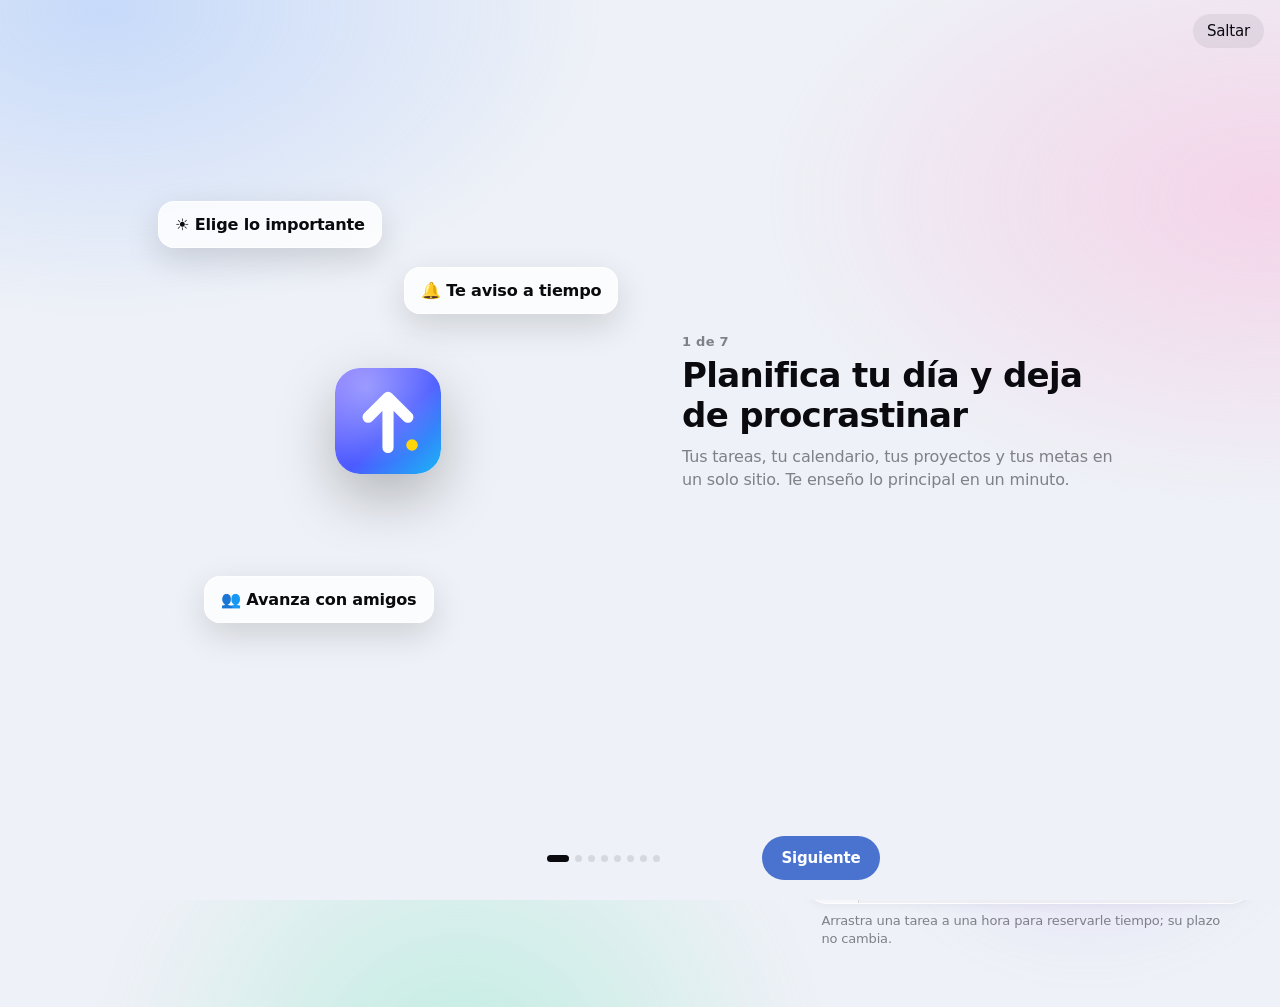
==== index.html @ 6cce718c "v90: desde la tarjeta Modo foco de Hoy el enfoque empieza sin tarea; el consejo del modo sueño va so" ====
<!doctype html>
<html lang="es">
<head>
  <meta charset="utf-8">
  <script>/* La app vive ahora en p-organizer.pages.dev: la dirección antigua lleva allí, conservando el enlace (p. ej., la confirmación de cuenta). */
    if (/\.github\.io$/.test(location.hostname)) location.replace('https://p-organizer.pages.dev/' + location.search + location.hash);</script>
  <meta name="viewport" content="width=device-width, initial-scale=1, viewport-fit=cover">
  <title>Boldup</title>
  <meta name="description" content="Planificador personal: tu día, tu semana, tus proyectos y tus objetivos.">
  <meta name="theme-color" content="#eef1f7">
  <script>/* Apariencia (Ajustes): 'auto' sigue al sistema; 'light' o 'dark' fijos. Se aplica antes de pintar para que no haya destello. */
    (function () {
      var mq = matchMedia('(prefers-color-scheme: dark)');
      window.themePref = function () { try { var v = localStorage.getItem('organizador.theme'); return v === 'light' || v === 'dark' ? v : 'auto'; } catch (e) { return 'auto'; } };
      /* Estilo (Ajustes → Apariencia): '' = Cristal, el de siempre */
      var SKIN_BG = { '': ['#eef1f7', '#05060a'], sereno: ['#f5f3ef', '#121110'], vivo: ['#f6f0ff', '#0d0818'], compacto: ['#eef1f7', '#05060a'] };
      window.skinPref = function () { try { var v = localStorage.getItem('organizador.skin') || ''; return SKIN_BG[v] ? v : ''; } catch (e) { return ''; } };
      window.applyTheme = function () {
        var p = themePref(), t = p === 'auto' ? (mq.matches ? 'dark' : 'light') : p, k = skinPref(), el = document.documentElement;
        el.setAttribute('data-theme', t);
        if (k) el.setAttribute('data-skin', k); else el.removeAttribute('data-skin');
        var m = document.querySelector('meta[name="theme-color"]'); if (m) m.content = SKIN_BG[k][t === 'dark' ? 1 : 0];
      };
      applyTheme();
      try { mq.addEventListener('change', applyTheme); } catch (e) { mq.addListener && mq.addListener(applyTheme); }
    })();</script>
  <link rel="manifest" href="manifest.webmanifest">
  <link rel="icon" href="icons/icon.svg" type="image/svg+xml">
  <link rel="apple-touch-icon" href="icons/apple-touch-icon.png">
  <meta name="apple-mobile-web-app-capable" content="yes">
  <meta name="mobile-web-app-capable" content="yes">
  <meta name="apple-mobile-web-app-title" content="Boldup">
  <meta name="apple-mobile-web-app-status-bar-style" content="black-translucent">
  <link rel="stylesheet" href="styles.css?v=90">
</head>
<body>
  <div class="layout">
    <div class="nav-veil" aria-hidden="true"><i></i><i></i><i></i></div>
    <nav class="nav glass" aria-label="Secciones">
      <div class="brand">
        <img src="icons/icon.svg" alt="" width="34" height="34">
        <span>Boldup</span>
      </div>
      <button class="btn primary nav-new" data-act="new-any"><svg viewBox="0 0 24 24" fill="none" stroke="currentColor" stroke-width="2.4" stroke-linecap="round"><path d="M12 5v14M5 12h14"/></svg><span>Nuevo</span></button>
      <button class="nav-search" data-act="search"><svg viewBox="0 0 24 24" fill="none" stroke="currentColor" stroke-width="1.9" stroke-linecap="round" aria-hidden="true"><circle cx="11" cy="11" r="6.5"/><path d="M16 16l4.5 4.5"/></svg><span>Buscar</span><kbd>/</kbd></button>
      <a href="#hoy" data-nav="hoy"><svg viewBox="0 0 24 24" fill="none" stroke="currentColor" stroke-width="1.9" stroke-linecap="round" aria-hidden="true"><circle cx="12" cy="12" r="4.2"/><path d="M12 2.5v2.2M12 19.3v2.2M2.5 12h2.2M19.3 12h2.2M5.3 5.3l1.6 1.6M17.1 17.1l1.6 1.6M5.3 18.7l1.6-1.6M17.1 6.9l1.6-1.6"/></svg><span>Hoy</span></a>
      <a href="#semana" data-nav="semana"><svg viewBox="0 0 24 24" fill="none" stroke="currentColor" stroke-width="1.9" stroke-linecap="round" stroke-linejoin="round" aria-hidden="true"><rect x="3.5" y="4.5" width="17" height="16" rx="3.5"/><path d="M3.5 9.5h17M8 2.8v3.4M16 2.8v3.4M8 13.5h1.5M11.3 13.5h1.5M14.6 13.5h1.5M8 16.8h1.5M11.3 16.8h1.5"/></svg><span>Semana</span></a>
      <a href="#tareas" data-nav="tareas" data-also="diarias"><svg viewBox="0 0 24 24" fill="none" stroke="currentColor" stroke-width="1.9" stroke-linecap="round" stroke-linejoin="round" aria-hidden="true"><rect x="3.5" y="3.5" width="17" height="17" rx="4.5"/><path d="M8 12.2l2.8 2.8L16.5 9"/></svg><span>Tareas</span></a>
      <a href="#progreso" data-nav="progreso"><svg viewBox="0 0 24 24" fill="none" stroke="currentColor" stroke-width="1.9" stroke-linecap="round" aria-hidden="true"><path d="M4 20V10M10 20V4M16 20v-7M22 20H2"/></svg><span>Progreso</span></a>
      <a href="#objetivos" data-nav="objetivos"><svg viewBox="0 0 24 24" fill="none" stroke="currentColor" stroke-width="1.9" aria-hidden="true"><circle cx="12" cy="12" r="9"/><circle cx="12" cy="12" r="5"/><circle cx="12" cy="12" r="1.4" fill="currentColor"/></svg><span>Objetivos</span></a>
      <a href="#proyectos" data-nav="proyectos"><svg viewBox="0 0 24 24" fill="none" stroke="currentColor" stroke-width="1.9" stroke-linejoin="round" aria-hidden="true"><rect x="3.5" y="3.5" width="7" height="7" rx="2"/><rect x="13.5" y="3.5" width="7" height="7" rx="2"/><rect x="3.5" y="13.5" width="7" height="7" rx="2"/><rect x="13.5" y="13.5" width="7" height="7" rx="2"/></svg><span>Proyectos</span></a>
      <div class="nav-sep nav-extra"></div>
      <a class="nav-extra" href="#diarias" data-nav="diarias"><svg viewBox="0 0 24 24" fill="none" stroke="currentColor" stroke-width="1.9" stroke-linecap="round" stroke-linejoin="round" aria-hidden="true"><path d="M4 12a8 8 0 0113.7-5.6M20 12a8 8 0 01-13.7 5.6"/><path d="M18 3v4h-4M6 21v-4h4"/></svg><span>Diarias</span></a>
      <a class="nav-extra" href="#habitos" data-nav="habitos"><svg viewBox="0 0 24 24" fill="none" stroke="currentColor" stroke-width="1.9" stroke-linecap="round" stroke-linejoin="round" aria-hidden="true"><path d="M12 21c-4 0-7-2.8-7-6.6 0-3.1 2.2-5 3.6-6.9.5 1.6 1.4 2.6 2.4 3.1C11 6.8 12.6 4.4 15 3c-.3 2.6.8 4.5 2.2 6.2 1.1 1.4 1.8 3 1.8 5.2C19 18.2 16 21 12 21z"/></svg><span>Hábitos</span></a>
      <a class="nav-extra" href="#revision" data-nav="revision"><svg viewBox="0 0 24 24" fill="none" stroke="currentColor" stroke-width="1.9" stroke-linecap="round" stroke-linejoin="round" aria-hidden="true"><path d="M9 11l2.5 2.5L16 9"/><rect x="3.5" y="3.5" width="17" height="17" rx="4"/></svg><span>Revisión</span></a>
      <a class="nav-extra" href="#ajustes" data-nav="ajustes"><svg viewBox="0 0 24 24" fill="none" stroke="currentColor" stroke-width="1.9" stroke-linecap="round" aria-hidden="true"><path d="M4 7h10M18 7h2M4 17h4M12 17h8"/><circle cx="16" cy="7" r="2.2"/><circle cx="10" cy="17" r="2.2"/></svg><span>Ajustes</span></a>
    </nav>
    <main id="app" tabindex="-1"></main>
  </div>

  <dialog id="modal">
    <form method="dialog" id="modal-form" tabindex="-1"></form>
  </dialog>

  <div id="toast" role="status" aria-live="polite"></div>
  <button class="fab" data-act="new-any" aria-label="Crear tarea, evento, diaria, objetivo o proyecto"><svg viewBox="0 0 24 24" fill="none" stroke="currentColor" stroke-width="2.4" stroke-linecap="round"><path d="M12 5v14M5 12h14"/></svg></button>
  <button id="focus-pill" class="focus-pill glass" hidden aria-label="Volver al enfoque"></button>
  <div id="focus" class="focus-layer" hidden></div>

  <script src="config.js?v=90"></script>
  <script src="core.js?v=90"></script>
  <script src="smart.js?v=90"></script>
  <script src="colors.js?v=90"></script>
  <script src="ui.js?v=90"></script>
  <script src="extcal.js?v=90"></script>
  <script src="sync.js?v=90"></script>
  <script src="onboarding.js?v=90"></script>
  <script src="tour.js?v=90"></script>
  <script src="calendar.js?v=90"></script>
  <script src="gestures.js?v=90"></script>
  <script src="extras.js?v=90"></script>
  <script src="habits.js?v=90"></script>
  <script src="stats.js?v=90"></script>
  <script src="planner.js?v=90"></script>
  <script src="dayplan.js?v=90"></script>
  <script src="voice.js?v=90"></script>
  <script src="pro.js?v=90"></script>
  <script src="social.js?v=90"></script>
  <script src="app.js?v=90"></script>
</body>
</html>
---- styles.css ----
/* Boldup — estilo iOS con efecto cristal */
:root {
  --bg: #eef1f7;
  --blob-1: #7fb0ff;
  --blob-2: #ff9fcf;
  --blob-3: #86e8c4;
  --blob-4: #c3a6ff;
  --glass: rgba(255, 255, 255, .5);
  --glass-strong: rgba(255, 255, 255, .78);
  --glass-border: rgba(255, 255, 255, .7);
  --glass-shadow: 0 8px 32px rgba(31, 38, 80, .08), inset 0 1px 0 rgba(255, 255, 255, .6);
  --fill: rgba(118, 118, 128, .12);
  --fill-2: rgba(118, 118, 128, .2);
  --text: #0b0b0f;
  --muted: rgba(60, 60, 67, .62);
  --separator: rgba(60, 60, 67, .14);
  --accent: #4a72cf;
  --accent-soft: rgba(74, 114, 207, .12);
  --on-accent: #fff;
  --green: #34c759;
  --orange: #ff9500;
  --orange-soft: rgba(255, 149, 0, .14);
  --red: #ff3b30;
  --star: #ff9f0a;
  --radius: 22px;
  --radius-sm: 14px;
  --blur: blur(28px) saturate(180%);
  --tab-h: 62px;
  /* Medidas comunes a todas las pantallas */
  --gap: 16px;
  --page-pad: 16px;
  --head-h: 76px;
  --hour-h: 48px;
  --gutter: 44px;
  color-scheme: light;
}
/* Modo oscuro: lo decide Ajustes → Apariencia (automático = según el sistema), ver index.html */
:root[data-theme="dark"] {
    --bg: #05060a;
    --blob-1: #1d3a8a;
    --blob-2: #6b1d4f;
    --blob-3: #0d5546;
    --blob-4: #3b1f7a;
    --glass: rgba(40, 40, 48, .5);
    --glass-strong: rgba(30, 30, 36, .78);
    --glass-border: rgba(255, 255, 255, .1);
    --glass-shadow: 0 8px 32px rgba(0, 0, 0, .35), inset 0 1px 0 rgba(255, 255, 255, .06);
    --fill: rgba(118, 118, 128, .24);
    --fill-2: rgba(118, 118, 128, .36);
    --text: #f5f5f7;
    --muted: rgba(235, 235, 245, .6);
    --separator: rgba(255, 255, 255, .1);
    --accent: #0a84ff;
    --accent-soft: rgba(10, 132, 255, .2);
    --green: #30d158;
    --orange: #ff9f0a;
    --orange-soft: rgba(255, 159, 10, .18);
    --red: #ff453a;
    color-scheme: dark;
}

* { box-sizing: border-box; -webkit-tap-highlight-color: transparent; }
html, body { margin: 0; }
html { background: var(--bg); }
body {
  min-height: 100dvh;
  background: transparent;
  color: var(--text);
  font: 17px/1.35 -apple-system, BlinkMacSystemFont, "SF Pro Text", "Inter", "Segoe UI", Roboto, system-ui, sans-serif;
  letter-spacing: -.01em;
  -webkit-font-smoothing: antialiased;
  -webkit-text-size-adjust: 100%;
  overflow-x: hidden;
}
/* Fondo de color difuminado que da vida al cristal */
body::before, body::after {
  content: ""; position: fixed; inset: -20vmax; z-index: -1; pointer-events: none;
  filter: blur(30px);
}
body::before {
  background:
    radial-gradient(40vmax 40vmax at 15% 10%, var(--blob-1), transparent 60%),
    radial-gradient(45vmax 45vmax at 40% 95%, var(--blob-3), transparent 60%);
}
body::after {
  background:
    radial-gradient(38vmax 38vmax at 90% 30%, var(--blob-2), transparent 60%),
    radial-gradient(30vmax 30vmax at 75% 70%, var(--blob-4), transparent 60%);
}
button, input, select, textarea { font: inherit; color: inherit; letter-spacing: inherit; }
a { color: var(--accent); text-decoration: none; }
svg { display: block; }

/* Superficie de cristal */
.glass {
  background: var(--glass);
  -webkit-backdrop-filter: var(--blur);
  backdrop-filter: var(--blur);
  border: .5px solid var(--glass-border);
  box-shadow: var(--glass-shadow);
}

/* ---------- Layout ---------- */
#app {
  min-width: 0;
  padding: calc(8px + env(safe-area-inset-top)) var(--page-pad) calc(var(--tab-h) + 36px + env(safe-area-inset-bottom));
  outline: none;
}
/* Todas las pantallas comparten el mismo contenedor y anchura máxima */
.page { width: 100%; max-width: 1600px; margin: 0 auto; }
.page-narrow { max-width: 760px; margin-left: 0; }

/* Barra de pestañas flotante (móvil) */
.nav {
  position: fixed; z-index: 30;
  left: 10px; right: 10px; bottom: calc(8px + env(safe-area-inset-bottom));
  max-width: 480px; margin: 0 auto;
  height: var(--tab-h);
  display: flex; align-items: stretch; padding: 6px;
  border-radius: 31px;
  background: var(--glass-strong);
  view-transition-name: nav;
}
.nav .brand { display: none; }
.nav a {
  flex: 1; min-width: 0; display: flex; flex-direction: column; align-items: center; justify-content: center; gap: 3px;
  color: var(--muted); font-size: 10.5px; font-weight: 600; border-radius: 25px;
  transition: color .2s, background .2s, transform .12s;
}
.nav a:active { transform: scale(.94); }
.nav a svg { width: 24px; height: 24px; }
.nav a.active { color: var(--accent); background: var(--accent-soft); }

@media (min-width: 1024px) {
  :root { --page-pad: 28px; --head-h: 84px; --hour-h: 52px; --gutter: 52px; }
  .layout { display: grid; grid-template-columns: 236px minmax(0, 1fr); }
  .nav {
    position: sticky; top: 16px; left: auto; right: auto; bottom: auto; margin: 16px 0 16px 16px;
    height: calc(100dvh - 32px); max-width: none; flex-direction: column; justify-content: flex-start; gap: 4px;
    padding: 18px 12px; border-radius: 28px;
  }
  .nav .brand { display: flex; align-items: center; gap: 10px; font-weight: 700; font-size: 18px; letter-spacing: -.02em; padding: 4px 8px 22px; }
  .nav .brand img { border-radius: 9px; box-shadow: 0 4px 14px rgba(47, 107, 255, .35); }
  .nav a { flex: 0 0 auto; flex-direction: row; justify-content: flex-start; gap: 12px; padding: 10px 14px; font-size: 16px; font-weight: 500; border-radius: 14px; }
  .nav a svg { width: 22px; height: 22px; }
  #app { padding: 24px var(--page-pad) 32px; }
}

/* ---------- Tipografía ---------- */
h1 { font-size: 30px; line-height: 1.15; font-weight: 700; letter-spacing: -.025em; margin: 0; overflow: hidden; text-overflow: ellipsis; white-space: nowrap; }
@media (min-width: 1024px) { h1 { font-size: 32px; } }
h2 { font-size: 13px; text-transform: uppercase; letter-spacing: .02em; color: var(--muted); margin: 0; font-weight: 500; padding-left: 16px; }
/* Cabecera: misma altura y estructura en todas las pantallas */
.page-head { display: flex; align-items: flex-end; justify-content: space-between; gap: 12px; min-height: var(--head-h); margin-bottom: 18px; }
.ph-text { min-width: 0; flex: 1; }
.ph-actions { display: flex; align-items: center; gap: 8px; flex: none; }
.eyebrow { color: var(--muted); font-size: 14px; font-weight: 500; line-height: 22px; height: 22px; margin-bottom: 2px; white-space: nowrap; overflow: hidden; text-overflow: ellipsis; }
.invisible { visibility: hidden; }
.one-line { white-space: nowrap; overflow: hidden; text-overflow: ellipsis; }
.muted { color: var(--muted); }
.small { font-size: 13px; }
.hint { font-size: 13px; color: var(--muted); margin: 8px 16px 0; }

/* ---------- Secciones ---------- */
.section { margin-bottom: 28px; }
.section-head { display: flex; align-items: center; justify-content: space-between; gap: 8px; margin-bottom: 8px; min-height: 32px; }
.card { border-radius: var(--radius); padding: 16px; }
.empty {
  color: var(--muted); font-size: 15px; padding: 16px; border-radius: var(--radius);
  background: var(--fill); border: .5px dashed var(--separator);
}

/* ---------- Botones ---------- */
.btn {
  display: inline-flex; align-items: center; justify-content: center; gap: 6px;
  min-height: 40px; padding: 0 16px; border-radius: 999px; border: 0;
  background: var(--fill); color: var(--accent); cursor: pointer; font-weight: 600; font-size: 15px;
  transition: transform .12s, background .2s, opacity .2s; white-space: nowrap;
}
.btn:active { transform: scale(.96); opacity: .85; }
.btn.primary { background: var(--accent); color: var(--on-accent); }
.btn.ghost { background: transparent; }
.btn.small { min-height: 30px; padding: 0 12px; font-size: 14px; }
.btn.danger { color: var(--red); }
.btn.wide { width: 100%; min-height: 50px; border-radius: 14px; font-size: 17px; }
.icon-btn {
  width: 36px; height: 36px; flex: none; display: inline-grid; place-items: center; border-radius: 50%;
  border: 0; background: transparent; cursor: pointer; color: var(--muted); padding: 0;
  transition: transform .15s, color .2s, background .2s;
}
.icon-btn svg { width: 22px; height: 22px; }
.icon-btn:active { transform: scale(.88); }
.icon-btn.round { background: var(--fill); color: var(--accent); }
.icon-btn.on { color: var(--star); }

/* ---------- Navegación de fecha ---------- */
.date-nav { display: flex; align-items: center; gap: 6px; }

/* ---------- Enfoque ---------- */
.focus { display: grid; grid-template-columns: auto 1fr; gap: 12px 16px; align-items: center; border-radius: var(--radius); padding: 16px; margin-bottom: 28px; }
.ring { position: relative; width: 84px; height: 84px; grid-row: span 2; }
.ring svg { width: 84px; height: 84px; transform: rotate(-90deg); }
.ring circle { fill: none; stroke-width: 7; }
.ring .track { stroke: var(--fill-2); }
.ring .bar { stroke: var(--accent); stroke-linecap: round; transition: stroke-dashoffset 1s linear; }
.ring .time { position: absolute; inset: 0; display: grid; place-items: center; font-size: 19px; font-weight: 600; font-variant-numeric: tabular-nums; letter-spacing: -.02em; }
.focus .label { font-size: 13px; color: var(--muted); font-weight: 500; margin-bottom: 4px; }
.focus select { width: 100%; }
.focus .actions { display: flex; gap: 8px; }
.focus .actions .btn { flex: 1; }

/* ---------- Progreso ---------- */
.progress { height: 6px; border-radius: 99px; background: var(--fill-2); overflow: hidden; flex: 1; }
.progress > span { display: block; height: 100%; background: var(--accent); border-radius: inherit; transition: width .4s cubic-bezier(.2,.8,.2,1); }
.stat-row { display: flex; align-items: center; gap: 12px; min-height: 20px; }
.stat-row .count { font-size: 13px; color: var(--muted); font-variant-numeric: tabular-nums; min-width: 72px; text-align: right; }

/* ---------- Listas (estilo iOS inset grouped) ---------- */
.tasks { list-style: none; margin: 0; padding: 0; border-radius: var(--radius); overflow: hidden; }
.task { position: relative; overflow: hidden; touch-action: pan-y; transition: height .28s ease, opacity .28s; }
.task.collapsing { opacity: 0; }
.task-row {
  position: relative; z-index: 1; display: flex; align-items: center; gap: 12px;
  min-height: 54px; padding: 8px 6px 8px 14px; will-change: transform;
}
.task + .task::before { content: ""; position: absolute; z-index: 2; top: 0; left: 50px; right: 0; border-top: .5px solid var(--separator); }
.swipe-act { position: absolute; inset: 0; display: none; align-items: center; padding: 0 22px; font-weight: 600; font-size: 15px; color: #fff; }
.done-act { background: var(--green); justify-content: flex-start; }
.later-act { background: var(--orange); justify-content: flex-end; }
.task.swiping .task-row { background: var(--glass-strong); }
.task.swipe-right .done-act, .task.swipe-left .later-act { display: flex; opacity: .55; }
.task.swipe-pass .swipe-act { opacity: 1; }
@media (pointer: fine) { .task[data-drag] .body { cursor: grab; } body.dragging, body.dragging * { cursor: grabbing !important; } }
.touch-only { display: none; }
@media (pointer: coarse) { .touch-only { display: block; } }
.check {
  appearance: none; -webkit-appearance: none; margin: 0; flex: none;
  width: 24px; height: 24px; border-radius: 50%;
  border: 1.5px solid var(--muted); background: transparent center / 14px 14px no-repeat;
  cursor: pointer; transition: background-color .2s, border-color .2s, transform .15s;
}
.check:active { transform: scale(.85); }
.check:checked {
  border-color: var(--accent); background-color: var(--accent);
  background-image: url("data:image/svg+xml,%3Csvg xmlns='http://www.w3.org/2000/svg' viewBox='0 0 14 14'%3E%3Cpath d='M3 7.4l2.6 2.6L11 4.4' fill='none' stroke='white' stroke-width='2' stroke-linecap='round' stroke-linejoin='round'/%3E%3C/svg%3E");
}
.task .body { flex: 1; min-width: 0; cursor: pointer; padding: 2px 0; }
.task .title { overflow-wrap: anywhere; transition: color .2s; }
.task.done .title { color: var(--muted); text-decoration: line-through; text-decoration-color: var(--muted); }
.task .meta { display: flex; gap: 6px; flex-wrap: wrap; margin-top: 4px; }
.task .btn.small { flex: none; }
.tag {
  display: inline-flex; align-items: center; gap: 5px; font-size: 12px; font-weight: 500; line-height: 20px;
  padding: 0 8px; border-radius: 99px; background: var(--fill); color: var(--muted); white-space: nowrap;
  max-width: 100%; overflow: hidden; text-overflow: ellipsis;
}
.tag.dot::before { content: ""; width: 7px; height: 7px; border-radius: 50%; background: var(--c, var(--accent)); flex: none; }
.tag.warn { background: var(--orange-soft); color: var(--orange); }

.quick-add { display: flex; gap: 8px; margin-top: 10px; align-items: center; border-radius: 999px; padding: 5px 5px 5px 18px; }
.quick-add input[type=text] { flex: 1; min-width: 0; border: 0; background: transparent; outline: none; min-height: 40px; padding: 0; }
.quick-add input::placeholder { color: var(--muted); }

/* ---------- Bloques de tiempo ---------- */
.timeline { display: flex; flex-direction: column; gap: 10px; }
.block {
  position: relative; display: grid; grid-template-columns: 56px 1fr auto; gap: 12px; align-items: center;
  border-radius: 18px; padding: 12px 14px 12px 18px; cursor: pointer; overflow: hidden;
}
.block::before { content: ""; position: absolute; left: 0; top: 10px; bottom: 10px; width: 4px; border-radius: 0 4px 4px 0; background: var(--c, var(--accent)); }
.block .hours { font-variant-numeric: tabular-nums; font-size: 15px; font-weight: 600; line-height: 1.25; }
.block .hours span { display: block; color: var(--muted); font-weight: 400; }
.block .meta { display: flex; gap: 6px; flex-wrap: wrap; margin-top: 4px; }
.block.now { box-shadow: 0 0 0 2px var(--accent), var(--glass-shadow); }
.block.past { opacity: .55; }
.now-badge { font-size: 10px; font-weight: 700; letter-spacing: .04em; color: var(--on-accent); background: var(--accent); border-radius: 99px; padding: 2px 7px; margin-left: 6px; vertical-align: 2px; }

/* ---------- Tarjetas de proyecto / objetivo ---------- */
.grid { display: grid; gap: 12px; grid-template-columns: repeat(auto-fill, minmax(260px, 1fr)); }
.item-card { display: flex; flex-direction: column; gap: 10px; color: inherit; position: relative; overflow: hidden; transition: transform .15s; }
.item-card:active { transform: scale(.98); }
.item-card .swatch { width: 34px; height: 34px; border-radius: 10px; background: var(--c, var(--accent)); display: grid; place-items: center; color: #fff; box-shadow: 0 4px 12px color-mix(in srgb, var(--c, #007aff) 40%, transparent); }
.item-card .swatch svg { width: 18px; height: 18px; }
.item-card .top { display: flex; align-items: center; gap: 12px; }
.item-card .name { font-weight: 600; font-size: 17px; }
.item-card .why { font-size: 14px; color: var(--muted); display: -webkit-box; -webkit-line-clamp: 2; -webkit-box-orient: vertical; overflow: hidden; }
.item-card .meta { display: flex; gap: 6px; flex-wrap: wrap; }

/* Control segmentado */
.segmented { display: flex; padding: 3px; border-radius: 12px; background: var(--fill); margin-bottom: 18px; }
.segmented button {
  flex: 1; border: 0; background: transparent; padding: 7px 4px; border-radius: 9px; font-size: 13px; font-weight: 500; cursor: pointer;
  /* v63: sin transición de fondo: la pastilla se desliza (seg-ghost), no se funde (parpadeaba) */
}
.segmented button.on { background: var(--glass-strong); box-shadow: 0 3px 8px rgba(0,0,0,.12), 0 0 0 .5px rgba(0,0,0,.04); font-weight: 600; }

.back { display: inline-flex; align-items: center; gap: 0; font-size: 15px; font-weight: 500; margin-left: -6px; }
.back svg { width: 20px; height: 20px; }
.title-dot { display: inline-block; width: 12px; height: 12px; border-radius: 50%; background: var(--c); margin-right: 10px; vertical-align: 5px; }
.notes { white-space: pre-wrap; font-size: 15px; }
.why-box { border-radius: var(--radius-sm); padding: 12px 14px; background: var(--orange-soft); }
.why-box strong { color: var(--orange); display: block; font-size: 12px; text-transform: uppercase; letter-spacing: .04em; margin-bottom: 2px; }

/* ---------- Formularios ---------- */
input[type=text], input[type=email], input[type=password], input[type=number], input[type=url], input[type=search], input[type=date], input[type=time], select, textarea {
  width: 100%; min-height: 44px; padding: 10px 14px; border: 0; border-radius: 12px; background: var(--fill);
  font-size: 16px; /* evita el zoom automático de iOS */
}
select { appearance: none; -webkit-appearance: none; padding-right: 34px;
  background-image: url("data:image/svg+xml,%3Csvg xmlns='http://www.w3.org/2000/svg' viewBox='0 0 12 12'%3E%3Cpath d='M3 4.5l3 3 3-3' fill='none' stroke='%238e8e93' stroke-width='1.6' stroke-linecap='round' stroke-linejoin='round'/%3E%3C/svg%3E");
  background-repeat: no-repeat; background-position: right 12px center; background-size: 12px; }
textarea { min-height: 88px; resize: vertical; }
input[type=date], input[type=time] { -webkit-appearance: none; appearance: none; display: block; text-align: left; }
input:focus-visible, select:focus-visible, textarea:focus-visible { outline: 2px solid var(--accent); outline-offset: 0; }
.btn:focus-visible, .icon-btn:focus-visible, .segmented button:focus-visible, .check:focus-visible { outline: 2px solid var(--accent); outline-offset: 2px; }
label.field, .field { display: flex; flex-direction: column; gap: 6px; font-size: 13px; font-weight: 500; color: var(--muted); }
label.field input, label.field select, label.field textarea { color: var(--text); }
.row { display: grid; gap: 12px; grid-template-columns: 1fr 1fr; }
.row > * { min-width: 0; }
.colors { display: flex; gap: 10px; flex-wrap: wrap; }
.colors input { appearance: none; -webkit-appearance: none; width: 30px; height: 30px; border-radius: 50%; background: var(--c); cursor: pointer; margin: 0; transition: transform .15s; }
.colors input:checked { box-shadow: 0 0 0 3px var(--glass-strong), 0 0 0 5px var(--c); transform: scale(.92); }
label.field.toggle-row { flex-direction: row; align-items: center; justify-content: space-between; font-size: 16px; color: var(--text); font-weight: 400; background: var(--fill); border-radius: 12px; padding: 6px 8px 6px 14px; min-height: 44px; cursor: pointer; }
.switch { appearance: none; -webkit-appearance: none; width: 51px; height: 31px; border-radius: 99px; background: var(--fill-2); position: relative; cursor: pointer; transition: background .25s; margin: 0; flex: none; }
.switch::after { content: ""; position: absolute; top: 2px; left: 2px; width: 27px; height: 27px; border-radius: 50%; background: #fff; box-shadow: 0 3px 8px rgba(0,0,0,.15); transition: transform .25s cubic-bezier(.3,.7,.4,1); }
.switch:checked { background: var(--green); }
.switch:checked::after { transform: translateX(20px); }

/* ---------- Hoja modal (sheet) ---------- */
dialog {
  border: 0; padding: 0; color: var(--text);
  width: 100%; max-width: 560px; max-height: 92dvh;
  margin: auto auto 0; border-radius: 22px 22px 0 0;
  background: var(--glass-strong);
  -webkit-backdrop-filter: blur(40px) saturate(180%); backdrop-filter: blur(40px) saturate(180%);
  box-shadow: 0 -10px 40px rgba(0,0,0,.2);
}
dialog[open] { animation: sheet-up .32s cubic-bezier(.2,.9,.3,1); }
dialog::backdrop { background: rgba(0,0,0,.28); animation: fade .25s; }
@keyframes sheet-up { from { transform: translateY(100%); } to { transform: none; } }
@keyframes fade { from { opacity: 0; } }
@media (min-width: 640px) {
  dialog { margin: auto; border-radius: 22px; }
  dialog[open] { animation: pop .25s cubic-bezier(.2,.9,.3,1); }
  @keyframes pop { from { transform: scale(.94); opacity: 0; } }
}
#modal-form { display: flex; flex-direction: column; gap: 16px; padding: 8px 20px calc(20px + env(safe-area-inset-bottom)); max-height: 92dvh; overflow: auto; }
.grabber { width: 36px; height: 5px; border-radius: 3px; background: var(--fill-2); margin: 0 auto 4px; flex: none; }
.sheet-head { display: grid; grid-template-columns: 1fr auto 1fr; align-items: center; gap: 8px; position: sticky; top: -8px; padding: 8px 0; z-index: 1; }
.sheet-head h3 { margin: 0; font-size: 17px; font-weight: 600; text-align: center; }
.sheet-head .btn { justify-self: start; padding: 0 4px; background: transparent; font-weight: 400; font-size: 17px; }
.sheet-head .btn.primary { justify-self: end; background: transparent; color: var(--accent); font-weight: 600; }

/* ---------- Ajustes ---------- */
.settings-group { border-radius: var(--radius); overflow: hidden; }
.settings-group .item { position: relative; display: flex; align-items: center; justify-content: space-between; gap: 12px; padding: 12px 16px; min-height: 52px; flex-wrap: wrap; }
.settings-group .item + .item::before { content: ""; position: absolute; top: 0; left: 16px; right: 0; border-top: .5px solid var(--separator); }
.settings-group select { width: auto; min-height: 36px; }

/* ---------- Aviso (toast) ---------- */
#toast {
  position: fixed; left: 50%; top: calc(12px + env(safe-area-inset-top)); z-index: 50;
  transform: translate(-50%, -140%); max-width: calc(100vw - 32px);
  padding: 12px 18px; border-radius: 18px; font-size: 15px; font-weight: 500; text-align: center;
  background: var(--glass-strong); -webkit-backdrop-filter: var(--blur); backdrop-filter: var(--blur);
  border: .5px solid var(--glass-border); box-shadow: 0 10px 30px rgba(0,0,0,.15);
  pointer-events: none; opacity: 0; transition: transform .4s cubic-bezier(.2,.9,.3,1.2), opacity .25s;
}
#toast.show { transform: translate(-50%, 0); opacity: 1; }

.hidden { display: none !important; }

@media (prefers-reduced-motion: reduce) {
  *, *::before, *::after { animation: none !important; transition: none !important; }
}
/* Navegadores sin backdrop-filter: cristal más opaco para que se lea bien */
@supports not ((backdrop-filter: blur(1px)) or (-webkit-backdrop-filter: blur(1px))) {
  :root { --glass: rgba(255,255,255,.9); --glass-strong: rgba(255,255,255,.96); }
  :root[data-theme="dark"] { --glass: rgba(36,36,40,.94); --glass-strong: rgba(30,30,34,.97); }
}

/* ======================================================================
   Boldup v4: diseño adaptable, semana y calendario
   ====================================================================== */

.mobile-only { }
.desktop-only { display: none; }
@media (min-width: 1024px) { .mobile-only { display: none !important; } .desktop-only { display: block; } }
.section-gap { margin-top: 28px; }
.btn svg { width: 18px; height: 18px; }

/* Tarjetas de proyecto/objetivo: mismo alto en todas las rejillas */
.grid { grid-template-columns: repeat(auto-fill, minmax(min(100%, 280px), 1fr)); gap: var(--gap); }
.item-card { min-height: 172px; justify-content: space-between; }
.grid-tight { grid-template-columns: 1fr; }
.info-card { display: flex; flex-direction: column; gap: 14px; }

/* Hoy: una columna en móvil, dos en ordenador (tareas | agenda) */
.today-grid, .detail-grid { display: grid; gap: 0 var(--gap); grid-template-columns: minmax(0, 1fr); }
.agenda-cal { display: none; }
@media (min-width: 1024px) {
  .today-grid { grid-template-columns: minmax(0, 1.15fr) minmax(340px, 1fr); gap: 0 28px; align-items: start; }
  .today-grid .col-side { position: sticky; top: 24px; }
  .agenda-list { display: none; }
  .agenda-cal { display: block; }
  .agenda-cal .cal-scroll { height: calc(100dvh - var(--head-h) - 150px); min-height: 420px; }
  .detail-grid { grid-template-columns: minmax(300px, 380px) minmax(0, 1fr); gap: 0 28px; align-items: start; }
  .detail-grid .col-side { position: sticky; top: 24px; }
}
@media (min-width: 1440px) {
  .today-grid { grid-template-columns: minmax(0, 1fr) minmax(0, 1fr); }
}
.detail-grid .col-side { margin-bottom: 24px; }

/* Control segmentado compacto (cabeceras) */
.segmented.compact { margin: 0; padding: 2px; }
.segmented.compact button { padding: 5px 10px; font-size: 13px; }

/* ---------- Semana ---------- */
.week-layout { display: grid; gap: 12px; grid-template-columns: minmax(0, 1fr); }
.page-week .cal-scroll { height: calc(100dvh - var(--head-h) - 290px - env(safe-area-inset-bottom) - env(safe-area-inset-top)); min-height: 360px; }
.tray { border-radius: var(--radius); padding: 12px; display: flex; flex-direction: column; gap: 10px; min-width: 0; }
.tray-head h2 { padding-left: 4px; }
.tray-list { display: flex; gap: 8px; overflow-x: auto; scrollbar-width: none; padding-bottom: 2px; }
.tray-list::-webkit-scrollbar { display: none; }
.tray-list .chip { flex: 0 0 auto; max-width: 220px; }
.tray-empty { color: var(--muted); font-size: 14px; padding: 6px 4px; }
.tray .quick-add { margin-top: 0; box-shadow: none; background: var(--fill); border: 0; }
.tray.drop-over { box-shadow: 0 0 0 2px var(--accent), var(--glass-shadow); }
@media (min-width: 1024px) {
  .week-layout { grid-template-columns: 260px minmax(0, 1fr); gap: var(--gap); align-items: stretch; }
  .page-week .cal-scroll { height: calc(100dvh - var(--head-h) - 100px); }
  .tray { max-height: calc(100dvh - var(--head-h) - 100px); }
  .tray-list { flex-direction: column; overflow-x: visible; overflow-y: auto; flex: 1; }
  .tray-list .chip { max-width: none; }
}

/* ---------- Calendario (rejilla de horas) ---------- */
.cal-scroll {
  position: relative; overflow: auto; border-radius: var(--radius);
  overscroll-behavior: contain; -webkit-overflow-scrolling: touch;
  scrollbar-width: thin;
}
.cal-grid {
  display: grid; min-width: 100%;
  grid-template-columns: var(--gutter) repeat(var(--days), minmax(110px, 1fr));
  grid-template-rows: auto calc(var(--hour-h) * 24);
}
/* Móvil: 3 días visibles con desplazamiento lateral que encaja por día, o la semana entera */
@media (max-width: 1023px) {
  .cal-scroll.mode-3 { scroll-snap-type: x mandatory; scroll-padding-left: var(--gutter); }
  .cal-scroll.mode-3 .cal-grid { grid-template-columns: var(--gutter) repeat(var(--days), calc((100vw - 2 * var(--page-pad) - var(--gutter)) / 3)); }
  .cal-scroll.mode-3 .cal-dayhead { scroll-snap-align: start; }
  .cal-scroll.mode-7 .cal-grid { grid-template-columns: 32px repeat(var(--days), minmax(0, 1fr)); }
  .cal-scroll.mode-7 .cal-hour span { font-size: 9px; }
  .cal-scroll.mode-7 .ev-time { display: none; }
  .cal-scroll.mode-7 .ev-title { font-size: 10.5px; }
  .cal-scroll.mode-7 .chip { padding: 3px 4px; font-size: 10.5px; }
  .cal-scroll.mode-7 .chip .check { display: none; }
}
.cal-scroll.compact .cal-grid { grid-template-columns: var(--gutter) minmax(0, 1fr); }

.cal-corner, .cal-dayhead {
  position: sticky; top: 0; z-index: 4;
  background: var(--glass-strong); -webkit-backdrop-filter: var(--blur); backdrop-filter: var(--blur);
  border-bottom: .5px solid var(--separator);
}
.cal-corner { left: 0; z-index: 6; }
.cal-dayhead { padding: 8px 4px 6px; min-width: 0; display: flex; flex-direction: column; gap: 6px; border-left: .5px solid var(--separator); }
.cal-dtitle { display: flex; align-items: baseline; justify-content: center; gap: 6px; border: 0; background: none; padding: 2px; cursor: pointer; border-radius: 10px; }
.cal-dname { font-size: 12px; font-weight: 600; color: var(--muted); text-transform: uppercase; letter-spacing: .03em; }
.cal-dnum { font-size: 20px; font-weight: 600; line-height: 30px; min-width: 30px; height: 30px; border-radius: 15px; display: inline-grid; place-items: center; font-variant-numeric: tabular-nums; }
.is-today .cal-dname { color: var(--text); font-weight: 700; }
.is-today .cal-dnum { background: var(--action-bg); color: var(--on-action); }
.cal-lane { display: flex; flex-direction: column; gap: 4px; min-height: 30px; max-height: 108px; overflow-y: auto; padding: 2px; border-radius: 10px; transition: background .15s, box-shadow .15s; scrollbar-width: none; }
.cal-lane::-webkit-scrollbar { display: none; }
.cal-lane.drop-over { background: var(--accent-soft); box-shadow: inset 0 0 0 1.5px var(--accent); }
@media (max-width: 1023px) { .cal-lane { max-height: 84px; } }

.cal-hours { position: sticky; left: 0; z-index: 3; background: var(--glass-strong); -webkit-backdrop-filter: var(--blur); backdrop-filter: var(--blur); }
.cal-hour { height: var(--hour-h); position: relative; }
.cal-hour span { position: absolute; top: -7px; right: 6px; font-size: 11px; color: var(--muted); font-variant-numeric: tabular-nums; }
.cal-col {
  position: relative; border-left: .5px solid var(--separator); cursor: copy;
  background-image: linear-gradient(var(--separator) .5px, transparent .5px),
    linear-gradient(color-mix(in srgb, var(--separator) 45%, transparent) .5px, transparent .5px);
  background-size: 100% var(--hour-h), 100% var(--hour-h);
  background-position: 0 0, 0 calc(var(--hour-h) / 2);
}
.cal-col.is-today { background-color: color-mix(in srgb, var(--accent) 4%, transparent); }
.now-line { position: absolute; left: 0; right: 0; height: 2px; background: var(--red); z-index: 2; pointer-events: none; }
.now-line::before { content: ""; position: absolute; left: -5px; top: -4px; width: 10px; height: 10px; border-radius: 50%; background: var(--red); }

/* Bloques en el calendario */
.ev {
  position: absolute; z-index: 1; overflow: hidden; cursor: pointer;
  padding: 4px 7px; border-radius: 8px;
  background: color-mix(in srgb, var(--c) 22%, var(--glass-strong));
  border-left: 3px solid var(--c);
  color: var(--text); font-size: 12px; line-height: 1.25;
  -webkit-user-select: none; user-select: none; -webkit-touch-callout: none;
  transition: box-shadow .15s, opacity .15s, transform .15s;
}
.ev:hover { box-shadow: 0 4px 14px rgba(0,0,0,.12); }
.ev-title { font-weight: 600; overflow: hidden; text-overflow: ellipsis; display: -webkit-box; -webkit-line-clamp: 2; -webkit-box-orient: vertical; }
.ev-time { color: var(--muted); font-size: 11px; font-variant-numeric: tabular-nums; }
.ev.short { display: flex; gap: 6px; align-items: baseline; padding-top: 2px; }
.ev.short .ev-title { -webkit-line-clamp: 1; }
.ev.past { opacity: .6; }
.ev.done .ev-title { text-decoration: line-through; }
.ev-resize { position: absolute; left: 0; right: 0; bottom: 0; height: 10px; cursor: ns-resize; touch-action: none; }
.ev-resize::after { content: ""; position: absolute; left: 50%; bottom: 3px; width: 18px; height: 3px; margin-left: -9px; border-radius: 2px; background: var(--c); opacity: 0; transition: opacity .15s; }
.ev:hover .ev-resize::after, .ev.resizing .ev-resize::after { opacity: .8; }
@media (pointer: coarse) { .ev-resize { height: 16px; } .ev-resize::after { opacity: .5; } }
.ev.resizing { z-index: 5; box-shadow: 0 6px 20px rgba(0,0,0,.18); }
.ev.drag-source, .chip.drag-source, .task.drag-source { opacity: .35; }
.ev.preview { z-index: 4; pointer-events: none; border: 1.5px dashed var(--c); border-left-width: 3px; border-left-style: solid; background: color-mix(in srgb, var(--c) 18%, transparent); }
.ev.preview .ev-time { color: var(--text); font-weight: 600; }

/* Tareas como «chips» arrastrables */
.chip {
  display: flex; align-items: center; gap: 6px; min-width: 0;
  padding: 5px 8px; border-radius: 9px; font-size: 12.5px; line-height: 1.2;
  background: var(--glass-strong); border: .5px solid var(--separator);
  box-shadow: inset 3px 0 0 var(--c);
  cursor: grab; touch-action: manipulation;
  -webkit-user-select: none; user-select: none; -webkit-touch-callout: none;
  transition: opacity .15s, transform .15s;
}
.chip:active { transform: scale(.98); }
.chip.imp .chip-title::before { content: "★ "; color: var(--star); }
.chip-title { flex: 1; min-width: 0; overflow: hidden; text-overflow: ellipsis; white-space: nowrap; cursor: pointer; }
.chip.done .chip-title { color: var(--muted); text-decoration: line-through; }
.check.sm { width: 16px; height: 16px; border-width: 1.5px; background-size: 10px 10px; }

/* Elemento que sigue al dedo/ratón */
.drag-ghost {
  position: fixed; left: 0; top: 0; z-index: 100; pointer-events: none;
  max-width: 240px; padding: 8px 12px; border-radius: 12px; font-size: 14px; font-weight: 600;
  box-shadow: inset 4px 0 0 var(--c), 0 12px 32px rgba(0,0,0,.22);
  white-space: nowrap; overflow: hidden; text-overflow: ellipsis;
  transform-origin: 0 0; animation: lift .18s ease-out;
}
@keyframes lift { from { scale: .9; opacity: .4; } }
body.dragging { -webkit-user-select: none; user-select: none; }

/* Transiciones entre pantallas */
::view-transition-old(root), ::view-transition-new(root) { animation-duration: .22s; animation-timing-function: cubic-bezier(.2,.8,.2,1); }
::view-transition-old(root) { animation-name: vt-out; }
::view-transition-new(root) { animation-name: vt-in; }
@keyframes vt-out { to { opacity: 0; } }
@keyframes vt-in { from { opacity: 0; } }

/* Elementos táctiles: respuesta inmediata al pulsar */
.item-card, .block, .chip, .ev { -webkit-tap-highlight-color: transparent; }
.tray-head { display: flex; align-items: center; justify-content: space-between; gap: 8px; }
/* Cabeceras del calendario opacas para que las horas no se transparenten */
:root { --solid: rgb(246, 247, 251); }
:root[data-theme="dark"] { --solid: rgb(22, 22, 27); }
.cal-corner, .cal-dayhead, .cal-hours { background: var(--solid); }
.segmented button { white-space: nowrap; }
@media (max-width: 1023px) {
  .tray { padding: 10px 12px; gap: 8px; }
  .tray .quick-add { display: none; }
  .page-week .cal-scroll { height: calc(100dvh - var(--head-h) - 220px - env(safe-area-inset-bottom) - env(safe-area-inset-top)); }
}

#modal .grabber, #modal .sheet-head { touch-action: none; }
@media (max-width: 1023px) {
  .cal-scroll.mode-7 .cal-dayhead { padding: 6px 1px; gap: 4px; }
  .cal-scroll.mode-7 .cal-dtitle { flex-direction: column; align-items: center; gap: 1px; }
  .cal-scroll.mode-7 .cal-dname { font-size: 10px; }
  .cal-scroll.mode-7 .cal-dnum { font-size: 15px; min-width: 24px; height: 24px; line-height: 24px; }
  .cal-scroll.mode-7 .chip { justify-content: center; }
  .cal-scroll.mode-7 .ev { padding: 3px 3px 3px 4px; border-left-width: 2px; }
}

/* ======================================================================
   Boldup v5: funcionalidad completa (tareas, diarias, objetivos…)
   ====================================================================== */

/* Botones: en modo oscuro, texto e iconos blancos (nada de azul eléctrico sobre negro) */
:root { --action: var(--accent); --action-bg: var(--accent); --on-action: #fff; --nav-active-bg: var(--accent-soft); }
:root[data-theme="dark"] { --action: #f5f5f7; --action-bg: rgba(255, 255, 255, .92); --on-action: #0b0b0f; --nav-active-bg: rgba(255, 255, 255, .14); }
a, .btn, .icon-btn.round, .back { color: var(--action); }
.btn.primary { background: var(--action-bg); color: var(--on-action); }
.sheet-head .btn.primary { color: var(--action); }
.btn.danger { color: var(--red); }
.nav a.active { color: var(--action); background: var(--nav-active-bg); }
.item-card, .proj-row, .settings-group a.item { color: inherit; }

.grow { flex: 1; min-width: 0; }
.warn-text { color: var(--orange); }
.page-mid { max-width: 980px; }
.intro { margin: -8px 4px 18px; }
.tag svg { width: 12px; height: 12px; flex: none; }
.tag.pri-high { background: color-mix(in srgb, var(--red) 14%, transparent); color: var(--red); }
.tag.pri-med { background: var(--orange-soft); color: var(--orange); }
.tag.st-vencido { background: color-mix(in srgb, var(--red) 14%, transparent); color: var(--red); }
.tag.st-cumplido { background: color-mix(in srgb, var(--green) 16%, transparent); color: var(--green); }
.tag-block { color: var(--text); }
.toolbar { display: flex; flex-wrap: wrap; gap: 10px; align-items: center; margin-bottom: 18px; }
.toolbar select, .filters select { width: auto; min-height: 36px; font-size: 14px; padding-top: 6px; padding-bottom: 6px; }
.segmented.icons button { padding: 5px 9px; display: grid; place-items: center; }
.segmented.icons svg { width: 18px; height: 18px; }
.seg-count { display: inline-block; min-width: 18px; padding: 0 5px; border-radius: 9px; background: var(--fill-2); font-size: 11px; line-height: 18px; font-weight: 600; }
.seg-count.warn { background: var(--orange-soft); color: var(--orange); }

/* Navegación: 5 pestañas en móvil; en ordenador, barra lateral con extras */
.nav-extra, .nav-new, .nav-sep { display: none !important; }
@media (min-width: 1024px) {
  .nav-extra { display: flex !important; }
  .nav-sep { display: block !important; height: 1px; background: var(--separator); margin: 10px 8px; }
  .nav-new { display: inline-flex !important; margin: 0 4px 14px; }
}
.fab {
  position: fixed; z-index: 31; right: 16px; bottom: calc(var(--tab-h) + 20px + env(safe-area-inset-bottom));
  width: 56px; height: 56px; border-radius: 50%; border: 0; display: grid; place-items: center; cursor: pointer;
  background: var(--action-bg); color: var(--on-action); box-shadow: 0 10px 28px rgba(0, 0, 0, .25);
  transition: transform .15s;
}
.fab svg { width: 26px; height: 26px; }
.fab:active { transform: scale(.92); }
@media (min-width: 1024px) { .fab { display: none; } }
@media (max-width: 1023px) { #app { padding-bottom: calc(var(--tab-h) + 100px + env(safe-area-inset-bottom)); } }

/* Aviso con botón Deshacer */
#toast { display: flex; align-items: center; gap: 14px; }
#toast.actionable.show { pointer-events: auto; }
.toast-btn { border: 0; background: none; color: var(--action); font-weight: 700; cursor: pointer; padding: 4px 2px; }

/* Primer paso dentro de una prioridad */
.step-line { display: flex; align-items: center; gap: 8px; margin-top: 6px; font-size: 12px; color: var(--muted); }
.step-line span { flex: none; font-weight: 600; text-transform: uppercase; letter-spacing: .03em; font-size: 10.5px; }
.step-line .step-input { min-height: 32px; padding: 4px 10px; font-size: 15px; border-radius: 9px; }

/* Secciones plegables */
.sec-toggle { display: flex; align-items: center; gap: 2px; border: 0; background: none; padding: 0; cursor: pointer; color: var(--muted); }
.sec-toggle svg { width: 14px; height: 14px; margin-left: 10px; transition: transform .2s; }
.sec-toggle h2 { padding-left: 4px; }
.collapsible.closed .sec-toggle svg { transform: rotate(-90deg); }
.collapsible.closed .collapse-body { display: none; }

/* Diarias */
.routine-list, .collapse-body > .routine + .routine { display: flex; flex-direction: column; gap: 10px; }
.collapse-body > .routine + .routine { margin-top: 10px; }
.routine { border-radius: var(--radius); overflow: hidden; }
.routine-list { gap: 12px; }
.rt-head { display: flex; align-items: center; gap: 12px; padding: 10px 8px 10px 12px; min-height: 58px; }
.rt-count {
  flex: none; min-width: 34px; height: 34px; padding: 0 8px; border-radius: 17px; border: 0; cursor: pointer;
  background: var(--c); color: #fff; font-weight: 700; font-size: 15px; font-variant-numeric: tabular-nums;
}
.rt-count.zero { background: var(--fill); color: var(--green); }
.rt-body { flex: 1; min-width: 0; cursor: pointer; }
.rt-body .meta { margin-top: 2px; }
.paused { color: var(--orange); font-weight: 600; }
.rt-chev svg { transition: transform .2s; }
.rt-chev.open svg { transform: rotate(180deg); }
.rt-list { list-style: none; margin: 0; padding: 0 12px 8px 58px; }
.rt-item { display: flex; align-items: center; gap: 10px; min-height: 40px; border-top: .5px solid var(--separator); font-size: 15px; }
.rt-item span:nth-child(2) { flex: 1; }
.rt-item.done span { color: var(--muted); text-decoration: line-through; }
.rt-actions { display: flex; align-items: center; gap: 8px; padding: 0 12px 12px 58px; flex-wrap: wrap; }

/* Tareas: búsqueda y filtros */
.filters { display: flex; flex-wrap: wrap; gap: 8px; align-items: center; margin-bottom: 4px; }
.search { flex: 1 1 220px; display: flex; align-items: center; gap: 8px; padding: 0 14px; border-radius: 999px; min-height: 42px; color: var(--muted); }
.search svg { width: 18px; height: 18px; flex: none; }
.search input { border: 0; background: transparent; outline: none; padding: 0; min-height: 40px; flex: 1; min-width: 0; color: var(--text); font-size: 16px; -webkit-appearance: none; appearance: none; }
.day-group + .day-group { margin-top: 16px; }
.group-title { font-size: 15px; font-weight: 600; margin: 0 0 8px 16px; }

/* Proyectos */
.item-card .top .fav, .proj-row .fav { margin-left: auto; }
.icon-btn.fav.on { color: var(--star); }
.swatch.emoji { font-size: 18px; color: initial; }
.swatch.sm { width: 30px; height: 30px; border-radius: 9px; font-size: 16px; display: grid; place-items: center; background: var(--c); flex: none; }
.proj-list { list-style: none; margin: 0; padding: 0; border-radius: var(--radius); overflow: hidden; }
.proj-list li + li { border-top: .5px solid var(--separator); }
.proj-row { display: flex; align-items: center; gap: 12px; padding: 10px 8px 10px 14px; min-height: 58px; }
.proj-row .grow { display: flex; flex-direction: column; }
.proj-row .name { font-weight: 600; }
.mini-progress { width: 90px; display: flex; }
@media (max-width: 520px) { .mini-progress { display: none; } }
.next-card { display: flex; align-items: center; gap: 10px; flex-wrap: wrap; }
.next-card .title { font-weight: 600; }
.info-card .meta { display: flex; gap: 6px; flex-wrap: wrap; }
.info-card input[type=range] { width: 100%; accent-color: var(--accent); }

/* Revisión semanal */
.step-head { display: flex; gap: 12px; align-items: flex-start; margin-bottom: 10px; }
.step-head h3 { margin: 2px 0 2px; font-size: 18px; }
.step-head p { margin: 0; }
.step-num { flex: none; width: 28px; height: 28px; border-radius: 50%; display: grid; place-items: center; font-weight: 700; background: var(--action-bg); color: var(--on-action); }
.pick-chips { display: flex; flex-wrap: wrap; gap: 8px; }
.pick-chip { border: .5px solid var(--separator); background: var(--glass-strong); border-radius: 999px; padding: 7px 14px; font-size: 14px; cursor: pointer; box-shadow: inset 3px 0 0 var(--c); }
.pick-chip.on { background: var(--action-bg); color: var(--on-action); border-color: transparent; font-weight: 600; }
.pick-chip.on .muted { color: inherit; }
.review-foot { display: flex; gap: 10px; justify-content: flex-end; flex-wrap: wrap; }
.settings-group .item .btn { flex: none; }

/* Semana: barra de herramientas y avisos */
.week-toolbar { display: flex; align-items: center; justify-content: space-between; gap: 8px; margin: -6px 0 12px; flex-wrap: wrap; }
.toolbar-right { display: flex; gap: 8px; }
.btn.attention { box-shadow: inset 0 0 0 1.5px var(--orange); }
.mobile-only-inline { }
@media (min-width: 1024px) { .mobile-only-inline { display: none !important; } }
.ev.clash { outline: 1.5px solid var(--orange); outline-offset: -1.5px; }
.ev-warn { color: var(--orange); }
.ev-rep, .ev-task { opacity: .7; margin-right: 3px; }
.chip-due { flex: none; font-size: 11px; color: var(--muted); }
.chip.late .chip-due { color: var(--orange); font-weight: 600; }
.goal-chip { color: var(--text); }
.goal-chip svg { width: 14px; height: 14px; flex: none; color: var(--c); }

/* Hojas: listas de acciones y campos nuevos */
.sheet-list { display: flex; flex-direction: column; border-radius: 14px; overflow: hidden; background: var(--fill); }
.sheet-item { display: flex; align-items: center; gap: 12px; min-height: 52px; padding: 0 16px; border: 0; background: none; text-align: left; cursor: pointer; font-size: 17px; color: var(--text); }
.sheet-item + .sheet-item { border-top: .5px solid var(--separator); }
.sheet-item svg { width: 22px; height: 22px; color: var(--action); flex: none; }
.sheet-item span:nth-child(2) { flex: 1; }
.sheet-item:active { background: var(--fill-2); }
.sheet-sub { color: var(--muted); font-size: 14px; margin: -6px 0 0; text-align: center; }
.sheet-actions { display: flex; gap: 8px; flex-wrap: wrap; }
.sheet-actions .btn { flex: 1; }
.linked { font-size: 14px; padding: 10px 12px; border-radius: 12px; background: var(--fill); color: var(--text); display: flex; flex-wrap: wrap; gap: 8px; align-items: center; }
.btn.danger-soft { color: var(--red); background: var(--fill); }
.rep-wrap { display: flex; flex-direction: column; gap: 10px; }
#modal-form[data-rep="no"] .rep-days, #modal-form[data-rep="no"] .rep-until, #modal-form[data-rep="diaria"] .rep-days { display: none; }
#modal-form[data-pm="auto"] .pm-manual { display: none; }
.pm-manual input { accent-color: var(--accent); }
.days-pick { display: flex; gap: 6px; }
.days-pick label, .seg-radio label, .tag-pick label, .icon-pick label { cursor: pointer; }
.days-pick input, .seg-radio input, .tag-pick input, .icon-pick input { position: absolute; opacity: 0; pointer-events: none; }
.days-pick span { width: 38px; height: 38px; border-radius: 50%; display: grid; place-items: center; background: var(--fill); color: var(--text); font-weight: 600; font-size: 14px; }
.days-pick input:checked + span { background: var(--action-bg); color: var(--on-action); }
.seg-radio { display: flex; padding: 3px; border-radius: 12px; background: var(--fill); }
.seg-radio label { flex: 1; }
.seg-radio span { display: block; text-align: center; padding: 7px 4px; border-radius: 9px; font-size: 13px; color: var(--text); white-space: nowrap; }
.seg-radio input:checked + span { background: var(--glass-strong); box-shadow: 0 3px 8px rgba(0,0,0,.12); font-weight: 600; }
.tag-pick { display: flex; flex-wrap: wrap; gap: 8px; }
.tag-pick span { display: inline-flex; align-items: center; gap: 6px; padding: 6px 12px; border-radius: 99px; background: var(--fill); color: var(--text); font-size: 14px; }
.tag-pick span::before { content: ""; width: 8px; height: 8px; border-radius: 50%; background: var(--c); }
.tag-pick input:checked + span { background: color-mix(in srgb, var(--c) 24%, transparent); box-shadow: inset 0 0 0 1.5px var(--c); font-weight: 600; }
.icon-pick { display: flex; flex-wrap: wrap; gap: 6px; }
.icon-pick span { width: 40px; height: 40px; border-radius: 12px; display: grid; place-items: center; background: var(--fill); font-size: 20px; }
.icon-pick input:checked + span { box-shadow: inset 0 0 0 2px var(--action); background: var(--fill-2); }
.days-pick input:focus-visible + span, .seg-radio input:focus-visible + span, .tag-pick input:focus-visible + span, .icon-pick input:focus-visible + span { outline: 2px solid var(--accent); outline-offset: 2px; }
.colors { align-items: center; }
.colors .color-auto input, .colors .color-custom input[type=radio] { display: none; }
.color-auto span { display: grid; place-items: center; height: 30px; padding: 0 10px; border-radius: 15px; background: var(--fill); color: var(--text); font-size: 13px; cursor: pointer; }
.color-auto:has(input:checked) span { box-shadow: inset 0 0 0 2px var(--action); font-weight: 600; }
.color-custom { position: relative; display: inline-grid; border-radius: 50%; }
.colors .color-custom input[type=color] { -webkit-appearance: auto; appearance: auto; width: 30px; height: 30px; padding: 0; border: 0; border-radius: 50%; background: none; cursor: pointer; overflow: hidden; }
.color-custom input[type=color]::-webkit-color-swatch-wrapper { padding: 0; }
.color-custom input[type=color]::-webkit-color-swatch { border: 0; border-radius: 50%; }
.color-custom::after { content: "+"; position: absolute; inset: 0; display: grid; place-items: center; color: #fff; font-weight: 700; pointer-events: none; text-shadow: 0 1px 2px rgba(0,0,0,.4); }
.color-custom:has(input[type=radio]:checked) { box-shadow: 0 0 0 3px var(--glass-strong), 0 0 0 5px var(--text); }
.subtasks { display: flex; flex-direction: column; gap: 6px; }
.sub-row, .sub-add { display: flex; align-items: center; gap: 8px; }
.sub-row input[type=text], .sub-add input { min-height: 38px; padding: 6px 12px; color: var(--text); }
.sub-row .icon-btn svg { width: 16px; height: 16px; }
.sub-add .icon-btn.round { width: 34px; height: 34px; }
.sub-add .icon-btn.round svg { width: 18px; height: 18px; }
.pick-list { border-radius: 14px; overflow: hidden; max-height: 55dvh; overflow-y: auto; }
.pick { display: flex; align-items: center; gap: 12px; padding: 10px 14px; min-height: 48px; color: var(--text); font-size: 16px; cursor: pointer; }
.pick + .pick { border-top: .5px solid var(--separator); }

/* Ajustes */
.settings-group .item .inline { display: flex; align-items: center; gap: 8px; }
.settings-group input[type=time] { width: auto; min-height: 36px; padding: 6px 10px; }
.settings-group select.tz { max-width: 210px; }
label.item { cursor: pointer; }
.tag-item { flex-wrap: nowrap !important; }
.tag-item input[type=color] { -webkit-appearance: none; appearance: none; width: 28px; height: 28px; padding: 0; border: 0; border-radius: 50%; background: none; flex: none; cursor: pointer; }
.tag-item input[type=color]::-webkit-color-swatch-wrapper { padding: 0; }
.tag-item input[type=color]::-webkit-color-swatch { border: 0; border-radius: 50%; }
.tag-item input[type=color]::-moz-color-swatch { border: 0; border-radius: 50%; }
.inline-input { flex: 1; min-height: 36px !important; background: transparent !important; padding: 4px 0 !important; }

/* Enfoque a pantalla completa */
.focus-layer {
  position: fixed; inset: 0; z-index: 60; display: grid; place-items: center; padding: 16px;
  background: rgba(0, 0, 0, .35); -webkit-backdrop-filter: blur(18px); backdrop-filter: blur(18px);
  animation: fade .2s;
}
.focus-layer[hidden] { display: none; }
.focus-card { position: relative; width: 100%; max-width: 460px; border-radius: 28px; padding: 22px 20px 20px; display: flex; flex-direction: column; gap: 16px; background: var(--glass-strong); animation: pop .25s cubic-bezier(.2,.9,.3,1); }
@keyframes pop { from { transform: scale(.94); opacity: 0; } }
.focus-close { position: absolute; top: 14px; right: 14px; }
.focus-title { font-size: 24px; text-transform: none; letter-spacing: -.02em; color: var(--text); font-weight: 700; padding: 0 44px 0 0; margin-top: -10px; }
.focus-title.done { text-decoration: line-through; color: var(--muted); }
.focus-subs { display: flex; flex-direction: column; gap: 8px; }
.focus-subs label { display: flex; align-items: center; gap: 10px; font-size: 15px; }
.focus-timer { display: flex; flex-direction: column; align-items: center; gap: 12px; }
.ring.big { width: 150px; height: 150px; }
.ring.big svg { width: 150px; height: 150px; }
.ring.big .time { font-size: 32px; }
.chips-row { display: flex; gap: 8px; }
.chip-btn { border: 0; background: var(--fill); color: var(--text); border-radius: 99px; padding: 7px 14px; font-weight: 600; font-size: 14px; cursor: pointer; }
.chip-btn.on { background: var(--action-bg); color: var(--on-action); }
.chip-btn:disabled { opacity: .5; }
.focus-timer p { margin: 0; text-align: center; }
.focus-actions { display: flex; gap: 10px; }
.focus-actions .btn { flex: 1; min-height: 48px; }
.focus-pill {
  position: fixed; z-index: 32; left: 50%; transform: translateX(-50%);
  bottom: calc(var(--tab-h) + 22px + env(safe-area-inset-bottom));
  display: flex; align-items: center; gap: 8px; max-width: min(320px, calc(100vw - 110px));
  border-radius: 99px; padding: 8px 14px; cursor: pointer; color: var(--text); font-size: 14px; border: .5px solid var(--glass-border);
}
.focus-pill[hidden] { display: none; }
.focus-pill svg { width: 14px; height: 14px; flex: none; color: var(--red); }
.focus-pill b { font-variant-numeric: tabular-nums; }
@media (min-width: 1024px) { .focus-pill { bottom: 24px; left: auto; right: 24px; transform: none; } }
body.focus-open { overflow: hidden; }
@media (max-width: 520px) {
  .task.prio .step-line { flex-direction: column; align-items: stretch; gap: 3px; }
  .task.prio [data-act="resched"] { display: none; }
}

/* ---------- v6: ventanas sin foco marcado y Semana en el teléfono ---------- */
#modal-form:focus, #modal-form:focus-visible { outline: none; }

.phone-week .week-toolbar { margin: -6px 0 10px; flex-wrap: nowrap; }
.grow-seg { flex: 1; }
.grow-seg button { flex: 1; }
.icon-btn.round.attention { box-shadow: inset 0 0 0 1.5px var(--orange); }
.icon-btn.round svg { width: 20px; height: 20px; }

/* Por planificar (plegado por defecto para que no se amontone) */
.ptray { border-radius: var(--radius); margin-bottom: 10px; overflow: hidden; }
.ptray-head { width: 100%; display: flex; align-items: center; gap: 8px; min-height: 46px; padding: 0 12px 0 16px; border: 0; background: none; cursor: pointer; color: var(--text); font-weight: 600; font-size: 15px; text-align: left; }
.ptray-head .grow { font-weight: 400; }
.ptray-body { display: none; border-radius: 0; box-shadow: none; padding-top: 0; }
.ptray.open .ptray-body { display: flex; }
.wk-chev { display: grid; place-items: center; color: var(--muted); }
.wk-chev svg { width: 16px; height: 16px; transition: transform .22s; }
.ptray.open .ptray-head .wk-chev svg, .wk-day.open .wk-head .wk-chev svg { transform: rotate(180deg); }

/* Zona que se desliza a los lados */
.swipe-area { touch-action: pan-y; will-change: transform; }
.swipe-area * { touch-action: pan-y; }
.swipe-area .ev-resize { touch-action: none; }
.swipe-area.in-right { animation: in-right .26s cubic-bezier(.2,.9,.3,1); }
.swipe-area.in-left { animation: in-left .26s cubic-bezier(.2,.9,.3,1); }
@keyframes in-right { from { transform: translateX(40%); opacity: 0; } }
@keyframes in-left { from { transform: translateX(-40%); opacity: 0; } }

/* Semana: un desplegable por día */
.wk-list { display: flex; flex-direction: column; gap: 8px; }
.wk-day { border-radius: 18px; overflow: hidden; transition: box-shadow .15s; }
.wk-day.drop-over { box-shadow: 0 0 0 2px var(--action), var(--glass-shadow); }
.wk-day.past:not(.open) { opacity: .62; }
.wk-head { width: 100%; display: flex; align-items: center; gap: 12px; min-height: 58px; padding: 8px 12px 8px 10px; border: 0; background: none; cursor: pointer; color: var(--text); text-align: left; }
.wk-date { flex: none; width: 46px; display: flex; flex-direction: column; align-items: center; line-height: 1.1; }
.wk-dow { font-size: 11px; font-weight: 600; text-transform: uppercase; letter-spacing: .03em; color: var(--muted); }
.wk-num { font-size: 21px; font-weight: 700; min-width: 32px; height: 32px; border-radius: 16px; display: grid; place-items: center; font-variant-numeric: tabular-nums; }
.wk-day.is-today .wk-dow { color: var(--text); font-weight: 700; }
.wk-day.is-today .wk-num { background: var(--action-bg); color: var(--on-action); }
.wk-sum { flex: 1; min-width: 0; display: flex; flex-direction: column; gap: 5px; }
.wk-sum-text { font-size: 15px; font-weight: 500; }
.wk-dots { display: flex; gap: 4px; min-height: 6px; }
.wk-dots i { width: 18px; height: 5px; border-radius: 3px; background: var(--c); }
.wk-body { display: none; flex-direction: column; gap: 6px; padding: 0 12px 12px 68px; }
.wk-day.open .wk-body { display: flex; }
/* v59: el fundido solo al abrir el día con el dedo, no cada vez que se repinta la pantalla */
.wk-day.open.just-opened .wk-body { animation: fade .2s; }
.wk-ev { display: flex; gap: 10px; align-items: flex-start; padding: 8px 10px; border-radius: 12px; cursor: pointer;
  background: color-mix(in srgb, var(--c) 18%, transparent); box-shadow: inset 3px 0 0 var(--c); }
.wk-ev.clash { outline: 1.5px solid var(--orange); outline-offset: -1.5px; }
.wk-ev.done .wk-title { text-decoration: line-through; color: var(--muted); }
.wk-time { flex: none; width: 44px; font-size: 13px; font-weight: 600; font-variant-numeric: tabular-nums; line-height: 1.25; }
.wk-time small { display: block; color: var(--muted); font-weight: 400; }
.wk-title { flex: 1; min-width: 0; font-size: 15px; line-height: 1.3; }
.wk-title small { display: block; color: var(--muted); font-size: 12px; }
.wk-tasks { display: flex; flex-direction: column; gap: 6px; margin-top: 2px; }
.wk-label { font-size: 11px; font-weight: 600; text-transform: uppercase; letter-spacing: .03em; color: var(--muted); }
.wk-tasks .chip { font-size: 14px; padding: 7px 10px; }
.wk-empty { color: var(--muted); font-size: 14px; }
.wk-actions { display: flex; gap: 8px; margin-top: 4px; flex-wrap: wrap; }

/* 3 días y Día: columnas anchas, sin desplazamiento lateral */
.cal-scroll.phone { overflow-x: hidden; scroll-snap-type: none; }
.cal-scroll.phone .cal-grid { grid-template-columns: 40px repeat(var(--days), minmax(0, 1fr)) !important; }
.phone-week .cal-scroll { height: calc(100dvh - var(--head-h) - 250px - env(safe-area-inset-bottom) - env(safe-area-inset-top)); min-height: 380px; }
.cal-scroll.phone.mode-3 .ev-time { display: block; }
.cal-scroll.phone .cal-hour span { font-size: 10px; right: 4px; }
.phone-week > .hint { padding-right: 64px; }

/* ---------- v7: progreso, planificar el día, dibujar bloques ---------- */
.cal-col { -webkit-user-select: none; user-select: none; -webkit-touch-callout: none; }
.ev.preview.drawing { border-style: solid; background: color-mix(in srgb, var(--accent) 22%, transparent); }
.day-prog { display: flex; align-items: center; gap: 10px; }
.day-prog .stat-row { flex: 1; }
.plan-card { display: flex; align-items: center; gap: 10px; border-radius: var(--radius); padding: 12px 8px 12px 16px; margin-bottom: 20px; box-shadow: inset 4px 0 0 var(--accent), var(--glass-shadow); }
.plan-card .title { font-weight: 600; }
.plan-summary { display: grid; grid-template-columns: repeat(3, 1fr); gap: 8px; }
.plan-summary div { background: var(--fill); border-radius: 12px; padding: 10px; text-align: center; display: flex; flex-direction: column; }
.plan-summary b { font-size: 20px; }
.plan-summary span { font-size: 12px; color: var(--muted); }
.free-slots { display: flex; flex-wrap: wrap; gap: 6px; }
.streak { color: var(--orange); font-weight: 700; }
.streak.big { font-size: 18px; flex: none; }
.stat-tiles { display: grid; grid-template-columns: repeat(auto-fill, minmax(min(100%, 160px), 1fr)); gap: 12px; margin-bottom: 28px; }
@media (max-width: 520px) { .stat-tiles { grid-template-columns: 1fr 1fr; } }
.tile { border-radius: var(--radius); padding: 14px 16px; display: flex; flex-direction: column; gap: 2px; }
.tile b { font-size: 26px; letter-spacing: -.02em; }
.tile span { font-size: 13px; color: var(--muted); }
.tile small { font-size: 12px; font-weight: 600; }
.tile small.up { color: var(--green); }
.tile small.down { color: var(--orange); }
.bars { display: grid; grid-template-columns: repeat(7, 1fr); gap: 8px; height: 170px; align-items: end; }
.bar-col { display: flex; flex-direction: column; align-items: center; gap: 4px; height: 100%; }
.bar-track { flex: 1; width: 100%; max-width: 34px; display: flex; align-items: flex-end; border-radius: 8px; background: var(--fill); overflow: hidden; }
.bar { width: 100%; background: var(--accent); border-radius: 8px 8px 0 0; min-height: 0; transition: height .4s; }
.bar-col.today .bar { background: var(--orange); }
.bar-val { font-size: 12px; font-weight: 600; min-height: 16px; font-variant-numeric: tabular-nums; }
.bar-label { font-size: 12px; color: var(--muted); font-weight: 600; }
.bar-col.today .bar-label { color: var(--orange); }
.login { gap: 8px !important; }
.login { flex-wrap: wrap; }
.login input { flex: 1 1 160px; width: auto; min-height: 38px; }
.login-actions { display: flex; flex-wrap: wrap; gap: 8px; width: 100%; }
.login-actions .ghost { margin-left: auto; }

/* ---------- v12: rendimiento en móvil ----------
   El desenfoque (backdrop-filter) es lo que más cuesta al hacer scroll en el móvil. Las tarjetas que
   van en la página solo tienen detrás el fondo de color, que ya es difuso, así que se ven igual sin él.
   Se mantiene en lo que flota sobre el contenido (barra inferior, hojas, cabeceras fijas, avisos). */
@media (max-width: 1023px) {
  .page .glass { -webkit-backdrop-filter: none; backdrop-filter: none; }
  body::before, body::after { will-change: transform; }
}

/* ---------- v13: lenguaje normal, ¿me cabe?, diario, calendarios externos, buscador ---------- */
.qa-preview { display: none; flex-wrap: wrap; gap: 6px; margin: -4px 4px 10px; }
.qa-preview.on { display: flex; }

.fit { border-radius: 18px; padding: 12px 14px; margin-bottom: var(--gap); }
.fit-top { display: flex; align-items: center; gap: 12px; }
.fit-ic { width: 32px; height: 32px; border-radius: 10px; display: grid; place-items: center; flex: none; background: var(--fill); }
.fit-ic svg { width: 18px; height: 18px; }
.fit b { font-weight: 600; }
.fit-bar { height: 6px; border-radius: 3px; background: var(--fill); margin-top: 10px; overflow: hidden; }
.fit-bar span { display: block; height: 100%; border-radius: 3px; background: var(--green); transition: width .3s; }
.fit-tight .fit-bar span { background: var(--orange); }
.fit-over .fit-bar span { background: var(--red); }
.fit-ok .fit-ic { color: var(--green); }
.fit-tight .fit-ic { color: var(--orange); }
.fit-over .fit-ic { color: var(--red); }

.journal { border-radius: 18px; padding: 12px 14px; display: grid; gap: 10px; }
.j-row { display: flex; align-items: center; gap: 12px; }
.j-label { width: 64px; flex: none; color: var(--muted); font-size: 15px; }
.j-moods { display: flex; gap: 6px; flex-wrap: wrap; }
.j-mood { width: 42px; height: 42px; border-radius: 50%; border: 0; background: var(--fill); font-size: 22px; cursor: pointer; filter: grayscale(.85); opacity: .7; transition: transform .15s, filter .15s, opacity .15s; }
.j-mood.on { filter: none; opacity: 1; transform: scale(1.12); background: var(--fill-2); }
/* v60–62: 6 rectángulos planos con esquinas redondeadas; 1–2 rojo, 3–4 naranja, 5–6 verde. Apagadas llevan un tinte de su zona.
   El botón mide 32 px de alto para tocarlo bien; el rectángulo visible es de 14 px con esquinas de 5 px (::before) */
.j-energy { display: flex; align-items: center; gap: 5px; flex: 1; min-width: 0; --lv: var(--green); }
.j-energy.lv-low { --lv: var(--red); }
.j-energy.lv-mid { --lv: var(--orange); }
.j-en { flex: 0 1 32px; min-width: 0; height: 32px; border: 0; padding: 0; background: none; cursor: pointer; display: flex; align-items: center; --z: var(--green); }
.j-en::before { content: ""; display: block; width: 100%; height: 14px; border-radius: 5px; background: color-mix(in srgb, var(--z) 16%, var(--fill)); transition: background-color .2s, transform .15s; }
.j-en.z-low { --z: var(--red); }
.j-en.z-mid { --z: var(--orange); }
.j-en.on::before { background: var(--lv); }
.j-en:active::before { transform: scale(.92); }
.j-en.z-low + .j-en.z-mid, .j-en.z-mid + .j-en.z-high { margin-left: 4px; }

/* v61: cada ánimo se mueve a su manera al elegirlo (.pop) y luego respira suave mientras está elegido */
.j-mood { line-height: 1; padding: 0; display: grid; place-items: center; }
.j-mood.on.m1 { animation: mood-sad 3.2s ease-in-out infinite; }
.j-mood.on.m2 { animation: mood-meh 2.8s ease-in-out infinite; }
.j-mood.on.m3 { animation: mood-ok 3.6s ease-in-out infinite; }
.j-mood.on.m4 { animation: mood-good 2.2s ease-in-out infinite; }
.j-mood.on.m5 { animation: mood-great 1.6s ease-in-out infinite; }
.j-mood.pop.m1 { animation: mood-sad-in .7s ease-out, mood-sad 3.2s ease-in-out .7s infinite; }
.j-mood.pop.m2 { animation: mood-meh-in .6s ease-in-out, mood-meh 2.8s ease-in-out .6s infinite; }
.j-mood.pop.m3 { animation: mood-ok-in .5s ease-out, mood-ok 3.6s ease-in-out .5s infinite; }
.j-mood.pop.m4 { animation: mood-good-in .55s cubic-bezier(.3, 1.6, .5, 1), mood-good 2.2s ease-in-out .55s infinite; }
.j-mood.pop.m5 { animation: mood-great-in .8s cubic-bezier(.3, 1.4, .5, 1), mood-great 1.6s ease-in-out .8s infinite; }
/* Mal: se hunde despacio */
@keyframes mood-sad-in { 0% { transform: scale(1); } 40% { transform: scale(1.04) translateY(4px); } 100% { transform: scale(1.12); } }
@keyframes mood-sad { 0%, 100% { transform: scale(1.12) translateY(0); } 50% { transform: scale(1.1) translateY(2px); } }
/* Regular: duda, se ladea a un lado y a otro */
@keyframes mood-meh-in { 0% { transform: scale(1) rotate(0); } 30% { transform: scale(1.12) rotate(-12deg); } 65% { transform: scale(1.12) rotate(9deg); } 100% { transform: scale(1.12) rotate(0); } }
@keyframes mood-meh { 0%, 100% { transform: scale(1.12) rotate(0); } 25% { transform: scale(1.12) rotate(-5deg); } 75% { transform: scale(1.12) rotate(5deg); } }
/* Normal: un toque tranquilo */
@keyframes mood-ok-in { 0% { transform: scale(1); } 50% { transform: scale(1.18); } 100% { transform: scale(1.12); } }
@keyframes mood-ok { 0%, 100% { transform: scale(1.12); } 50% { transform: scale(1.15); } }
/* Bien: rebota */
@keyframes mood-good-in { 0% { transform: scale(1) translateY(0); } 50% { transform: scale(1.2) translateY(-6px); } 100% { transform: scale(1.12) translateY(0); } }
@keyframes mood-good { 0%, 100% { transform: scale(1.12) translateY(0); } 40% { transform: scale(1.12) translateY(-3px); } 60% { transform: scale(1.12) translateY(0); } }
/* Genial: salta y da una vuelta */
@keyframes mood-great-in { 0% { transform: scale(1) translateY(0) rotate(0); } 45% { transform: scale(1.3) translateY(-10px) rotate(200deg); } 100% { transform: scale(1.12) translateY(0) rotate(360deg); } }
@keyframes mood-great { 0%, 100% { transform: scale(1.12) translateY(0) rotate(0); } 25% { transform: scale(1.16) translateY(-4px) rotate(-8deg); } 50% { transform: scale(1.12) translateY(0) rotate(0); } 75% { transform: scale(1.16) translateY(-4px) rotate(8deg); } }
@media (prefers-reduced-motion: reduce) { .j-mood.on, .j-mood.pop { animation: none !important; } }
.j-note { min-height: 44px; resize: vertical; }

.mood-grid { display: grid; grid-template-columns: repeat(14, minmax(0, 1fr)); gap: 4px; text-align: center; }
.mood-day { display: grid; gap: 4px; justify-items: center; font-size: 12px; color: var(--muted); }
.mood-day.today .md-d { color: var(--text); font-weight: 700; }
.md-emoji { font-size: 18px; line-height: 1; height: 20px; }
.md-en { width: 8px; height: 40px; border-radius: 4px; background: var(--fill); display: flex; align-items: flex-end; overflow: hidden; }
.md-en i { display: block; width: 100%; background: var(--green); border-radius: 4px; }
.md-en.lv-low i { background: var(--red); }
.md-en.lv-mid i { background: var(--orange); }
.md-n { font-weight: 600; color: var(--text); min-height: 16px; }
.insights { margin: 12px 0 0; padding-left: 18px; display: grid; gap: 6px; font-size: 15px; }

/* Eventos de calendarios externos: rayados y sin arrastre */
.ev.ext { cursor: default; background: repeating-linear-gradient(-45deg, color-mix(in srgb, var(--c) 16%, var(--glass-strong)) 0 6px, color-mix(in srgb, var(--c) 9%, var(--glass-strong)) 6px 12px); border-left-style: dotted; }
.wk-ev.ext { opacity: .92; background: repeating-linear-gradient(-45deg, color-mix(in srgb, var(--c) 12%, transparent) 0 6px, transparent 6px 12px); }
.block.ext { background-image: repeating-linear-gradient(-45deg, color-mix(in srgb, var(--c) 8%, transparent) 0 6px, transparent 6px 12px); }
.chip.ext { border: 0; cursor: pointer; background: color-mix(in srgb, var(--c) 20%, var(--fill)); color: var(--text); }
.wk-allday { padding: 6px 10px; border-radius: 10px; font-size: 14px; font-weight: 500; background: color-mix(in srgb, var(--c) 20%, var(--fill)); cursor: pointer; }
.allday-row { display: flex; flex-wrap: wrap; gap: 6px; margin-bottom: 10px; }
.dot-c { display: inline-block; width: 12px; height: 12px; border-radius: 50%; background: var(--c); flex: none; }
.howto { padding: 12px 14px; border-radius: 14px; background: var(--fill); line-height: 1.6; margin-top: 4px; }
button.item { width: 100%; border: 0; background: none; color: inherit; font: inherit; text-align: left; cursor: pointer; }
button.item svg { width: 16px; height: 16px; color: var(--muted); flex: none; }

/* Buscador */
.page-head { position: relative; }
.ph-search { position: absolute; top: 0; right: 0; width: 34px; height: 34px; border-radius: 50%; border: 0; display: grid; place-items: center; background: var(--fill); color: var(--action); cursor: pointer; }
.ph-search svg { width: 18px; height: 18px; }
@media (max-width: 1023px) { .page-head .eyebrow { padding-right: 44px; } }
.gsearch { position: relative; margin-bottom: 14px; }
.gsearch input { padding-left: 42px; }
.gs-ic { position: absolute; left: 13px; top: 50%; transform: translateY(-50%); color: var(--muted); pointer-events: none; }
.gs-ic svg { width: 18px; height: 18px; }
.gs-group { margin-bottom: 14px; }
.gs-h { font-size: 13px; font-weight: 600; text-transform: uppercase; letter-spacing: .04em; color: var(--muted); margin: 0 4px 6px; }
.gs-list { border-radius: 14px; overflow: hidden; }
.gs-row { display: flex; align-items: center; gap: 12px; width: 100%; padding: 10px 14px; min-height: 48px; border: 0; background: none; color: var(--text); font: inherit; text-align: left; cursor: pointer; }
.gs-row + .gs-row { border-top: .5px solid var(--separator); }
.gs-row .grow { display: grid; min-width: 0; }
.gs-title { overflow: hidden; text-overflow: ellipsis; white-space: nowrap; }
.gs-row.done .gs-title { text-decoration: line-through; color: var(--muted); }
.gs-kind { width: 24px; text-align: center; color: var(--muted); flex: none; }
.nav-search { display: none; }
@media (min-width: 1024px) {
  .nav-search { display: flex; align-items: center; gap: 12px; margin: -6px 4px 12px; padding: 9px 14px; border-radius: 14px; border: 0; background: var(--fill); color: var(--muted); font: inherit; font-size: 15px; cursor: pointer; }
  .nav-search svg { width: 18px; height: 18px; }
  .nav-search kbd { margin-left: auto; font: inherit; font-size: 12px; padding: 1px 7px; border-radius: 6px; background: var(--fill-2); }
}

#modal-form:not([data-rpt]) .rep-n, #modal-form[data-rpt=""] .rep-n { visibility: hidden; }

/* ---------- v14: desplegables propios y diseño más sobrio ---------- */
select.sel-native { display: none !important; }
.sel-btn {
  display: flex; align-items: center; width: 100%; min-height: 44px; padding: 10px 34px 10px 14px; border: 0; border-radius: 12px;
  background: var(--fill) url("data:image/svg+xml,%3Csvg xmlns='http://www.w3.org/2000/svg' viewBox='0 0 12 12'%3E%3Cpath d='M3 4.5l3 3 3-3' fill='none' stroke='%238e8e93' stroke-width='1.6' stroke-linecap='round' stroke-linejoin='round'/%3E%3C/svg%3E") no-repeat right 12px center / 12px;
  color: var(--text); font: inherit; font-size: 16px; text-align: left; cursor: pointer;
}
.sel-btn .sel-val { flex: 1; min-width: 0; overflow: hidden; text-overflow: ellipsis; white-space: nowrap; }
.sel-btn.open, .sel-btn:focus-visible { outline: 1.5px solid var(--muted); outline-offset: 0; }
.sel-btn:disabled { opacity: .5; cursor: default; }
.focus .sel-btn { width: 100%; }
.settings-group .sel-btn { width: auto; min-height: 36px; }
.settings-group .sel-btn.sel-tz { max-width: 210px; }
.toolbar .sel-btn, .filters .sel-btn { width: auto; min-height: 36px; font-size: 14px; padding-top: 6px; padding-bottom: 6px; }
.sel-pop {
  position: fixed; z-index: 1000; overflow-y: auto; overscroll-behavior: contain; padding: 6px;
  background: var(--solid, var(--glass-strong)); border: .5px solid var(--separator); border-radius: 14px;
  box-shadow: 0 12px 32px rgba(0, 0, 0, .22); animation: fade .12s;
}
.sel-pop[popover] { inset: auto; margin: 0; color: var(--text); }
.sel-opt { padding: 9px 12px 9px 34px; border-radius: 9px; font-size: 15px; color: var(--text); cursor: pointer; position: relative; white-space: nowrap; overflow: hidden; text-overflow: ellipsis; }
.sel-opt.hi { background: var(--fill); }
@media (hover: hover) { .sel-opt:hover { background: var(--fill); } }
.sel-opt.on { font-weight: 600; }
.sel-opt.on::before { content: ""; position: absolute; left: 13px; top: 50%; width: 9px; height: 5px; margin-top: -4px; border: solid var(--text); border-width: 0 0 2px 2px; transform: rotate(-45deg); }
.sel-opt.off { opacity: .4; pointer-events: none; }

/* Fechas y horas nativas con el mismo tema y sin color chillón */
input[type=date], input[type=time] { accent-color: var(--action); }
input[type=date]::-webkit-calendar-picker-indicator, input[type=time]::-webkit-calendar-picker-indicator { opacity: .55; cursor: pointer; }
input:focus-visible, textarea:focus-visible { outline: 1.5px solid var(--muted); }

/* Hoy sin círculo: número en negrita con una rayita debajo */
.is-today .cal-dnum, .wk-day.is-today .wk-num { background: none; color: var(--text); font-weight: 800; position: relative; }
.is-today .cal-dnum::after, .wk-day.is-today .wk-num::after { content: ""; position: absolute; left: 50%; bottom: -3px; width: 14px; height: 2px; margin-left: -7px; border-radius: 1px; background: var(--text); }
.is-today .cal-dname, .wk-day.is-today .wk-dow { color: var(--text); }
.cal-col.is-today { background-color: color-mix(in srgb, var(--text) 3%, transparent); }

/* Menos adornos */
body::before, body::after { opacity: .45; }
:root { --glass-shadow: 0 2px 10px rgba(31, 38, 80, .05), inset 0 1px 0 rgba(255, 255, 255, .5); }
:root[data-theme="dark"] { --glass-shadow: 0 2px 12px rgba(0, 0, 0, .25), inset 0 1px 0 rgba(255, 255, 255, .04); }
.btn.attention, .icon-btn.round.attention { box-shadow: none; position: relative; }
.btn.attention::after, .icon-btn.round.attention::after { content: ""; position: absolute; top: 4px; right: 4px; width: 7px; height: 7px; border-radius: 50%; background: var(--orange); }
.ev.ext, .wk-ev.ext, .block.ext { background-image: none; }
.ev.ext { background: color-mix(in srgb, var(--c) 10%, var(--glass-strong)); border-left-style: dashed; }
.wk-ev.ext { background: transparent; box-shadow: inset 0 0 0 1px color-mix(in srgb, var(--c) 35%, transparent); }
.block.ext::before { opacity: .5; }

/* v14.1: en móvil el título de Hoy se ajusta para que la fecha se lea entera */
@media (max-width: 480px) {
  .page-today .page-head h1 { font-size: clamp(21px, 6.6vw, 30px); }
  .page-today .ph-actions { gap: 6px; }
  /* En el móvil «Hoy» del menú ya vuelve al día de hoy */
  .page-today .ph-actions [data-n="0"] { display: none; }
}
.page-head .t-short { display: none; }
@media (max-width: 370px) { .page-head .t-long { display: none; } .page-head .t-short { display: inline; } }

/* ---------- v16: bienvenida (onboarding) ---------- */
body.ob-open { overflow: hidden; }
.ob {
  position: fixed; inset: 0; z-index: 3000; display: flex; flex-direction: column; overflow: hidden;
  background: var(--bg); color: var(--text); opacity: 0; transition: opacity .35s;
  padding: env(safe-area-inset-top) 0 env(safe-area-inset-bottom); touch-action: pan-y;
}
.ob::before { content: ""; position: absolute; inset: -20%; background: radial-gradient(40% 35% at 20% 15%, var(--blob-1), transparent 70%), radial-gradient(40% 35% at 85% 30%, var(--blob-2), transparent 70%); opacity: .35; pointer-events: none; }
.ob.in { opacity: 1; }
.ob.out { opacity: 0; transform: scale(1.02); transition: opacity .35s, transform .35s; pointer-events: none; }
.ob-skip { position: absolute; top: calc(env(safe-area-inset-top) + 14px); right: 16px; z-index: 2; border: 0; background: var(--fill); color: var(--text); font: inherit; font-size: 15px; padding: 7px 14px; border-radius: 99px; cursor: pointer; transition: opacity .25s; }
.ob.last .ob-skip { opacity: 0; pointer-events: none; }
.ob-track { flex: 1; display: flex; min-height: 0; transition: transform .5s cubic-bezier(.22,.9,.24,1); will-change: transform; }
.ob-slide { flex: 0 0 100%; min-width: 0; display: flex; flex-direction: column; align-items: center; justify-content: center; gap: 28px; padding: 64px 24px 12px; overflow: hidden; }
.ob-stage { width: 100%; max-width: 380px; height: min(46vh, 340px); display: grid; place-items: center; position: relative; }
.ob-copy { max-width: 420px; text-align: center; }
.ob-step { font-size: 13px; color: var(--muted); font-weight: 600; letter-spacing: .02em; margin-bottom: 6px; }
.ob h2 { font-size: 26px; line-height: 1.15; letter-spacing: -.02em; margin: 0 0 10px; }
.ob p { margin: 0; color: var(--muted); font-size: 16px; line-height: 1.45; }
.ob-slide .ob-copy > * { opacity: 0; transform: translateY(10px); }
.ob-slide.on .ob-copy > * { animation: ob-up .55s cubic-bezier(.2,.8,.2,1) forwards; }
.ob-slide.on .ob-copy > :nth-child(2) { animation-delay: .07s; }
.ob-slide.on .ob-copy > :nth-child(3) { animation-delay: .14s; }
@keyframes ob-up { to { opacity: 1; transform: none; } }
.ob-foot { display: flex; align-items: center; gap: 12px; padding: 12px 20px 20px; max-width: 520px; width: 100%; margin: 0 auto; position: relative; }
.ob-back { width: 44px; height: 44px; border-radius: 50%; border: 0; background: var(--fill); color: var(--text); display: grid; place-items: center; cursor: pointer; flex: none; transition: opacity .25s; }
.ob-back svg { width: 20px; height: 20px; }
.ob.first .ob-back { opacity: 0; pointer-events: none; }
.ob-dots { flex: 1; display: flex; justify-content: center; gap: 6px; }
.ob-dots button { width: 7px; height: 7px; padding: 0; border: 0; border-radius: 99px; background: var(--fill-2); cursor: pointer; transition: width .35s cubic-bezier(.2,.8,.2,1), background .35s; }
.ob-dots button.on { width: 22px; background: var(--text); }
.ob-next { min-width: 118px; min-height: 44px; border-radius: 99px; }
.ob.last .ob-next { opacity: 0; pointer-events: none; }

/* Piezas comunes de las demostraciones */
.ob-card { width: 100%; background: var(--glass-strong); border: .5px solid var(--glass-border); border-radius: 20px; padding: 16px; box-shadow: 0 18px 40px rgba(0,0,0,.14); }
.ob-m { font-size: 13px; color: var(--muted); }
.ob-bar { height: 6px; border-radius: 99px; background: var(--fill-2); overflow: hidden; }
.ob-bar > span { display: block; height: 100%; width: 0; border-radius: inherit; background: var(--green); }
.ob-task { display: flex; align-items: center; gap: 12px; padding: 11px 4px; border-top: .5px solid var(--separator); }
.ob-t { font-size: 16px; position: relative; display: inline-block; }
.ob-t::after { content: ""; position: absolute; left: 0; top: 55%; height: 1.5px; width: 0; background: var(--muted); }
.ob-check { width: 24px; height: 24px; border-radius: 50%; border: 1.5px solid var(--muted); flex: none; display: grid; place-items: center; }
.ob-check svg { width: 14px; height: 14px; fill: none; stroke: #fff; stroke-width: 2; stroke-linecap: round; stroke-linejoin: round; stroke-dasharray: 14; stroke-dashoffset: 14; }
.ob-chip { display: inline-flex; align-items: center; gap: 4px; padding: 5px 10px; border-radius: 99px; background: var(--fill); font-size: 13px; font-weight: 600; }
.ob-slide:not(.on) * { animation-play-state: paused !important; }

/* 1 · Bienvenida */
.demo-welcome { position: relative; width: 100%; height: 100%; }
.dw-icon { position: absolute; left: 50%; top: 42%; width: 104px; height: 104px; margin: -52px 0 0 -52px; border-radius: 26px; box-shadow: 0 20px 50px rgba(0,0,0,.25); }
.on .dw-icon { animation: ob-pop .7s cubic-bezier(.3,1.5,.5,1) both, ob-float 4s 1s ease-in-out infinite; }
.dw-card { position: absolute; padding: 10px 14px; border-radius: 14px; background: var(--glass-strong); border: .5px solid var(--glass-border); box-shadow: 0 10px 30px rgba(0,0,0,.14); font-size: 14px; font-weight: 600; white-space: nowrap; opacity: 0; }
.dw-1 { left: 0; top: 6%; } .dw-2 { right: 0; top: 30%; } .dw-3 { left: 8%; bottom: 4%; }
.on .dw-card { animation: ob-in .6s cubic-bezier(.2,.8,.2,1) forwards, ob-float 5s ease-in-out infinite; }
.on .dw-1 { animation-delay: .35s, 1s; } .on .dw-2 { animation-delay: .55s, 1.6s; } .on .dw-3 { animation-delay: .75s, 2.2s; }
@keyframes ob-pop { from { transform: scale(.4); opacity: 0; } }
@keyframes ob-in { from { opacity: 0; transform: translateY(16px) scale(.95); } to { opacity: 1; transform: none; } }
@keyframes ob-float { 50% { translate: 0 -6px; } }

/* 2 · Hoy: las tareas se marcan una tras otra */
.ob-head { display: flex; justify-content: space-between; font-size: 13px; font-weight: 700; color: var(--muted); text-transform: uppercase; letter-spacing: .03em; margin-bottom: 10px; }
.dt-count { display: inline-flex; gap: 4px; text-transform: none; }
.dt-num { position: relative; display: inline-block; width: 1ch; height: 1em; }
.dt-count b { position: absolute; left: 0; top: 0; color: var(--text); opacity: 0; }
.dt-count .n0 { opacity: 1; }
.demo-today .ob-bar { margin-bottom: 8px; }
.on .demo-today .ob-bar > span { animation: dt-bar 6s infinite; }
@keyframes dt-bar { 0%, 19% { width: 0; } 25%, 44% { width: 33.3%; } 50%, 69% { width: 66.6%; } 75%, 94% { width: 100%; } 98%, 100% { width: 0; } }
.on .demo-today .dt-1 .ob-check { animation: dt-check1 6s infinite; }
.on .demo-today .dt-1 .ob-check svg { animation: dt-tick1 6s infinite; }
.on .demo-today .dt-1 .ob-t::after { animation: dt-strike1 6s infinite; }
@keyframes dt-check1 { 0%, 17% { background: transparent; border-color: var(--muted); transform: none; } 19% { transform: scale(.82); background: transparent; border-color: var(--muted); } 21% { background: var(--green); border-color: var(--green); transform: scale(1.08); } 24%, 94% { background: var(--green); border-color: var(--green); transform: none; } 98%, 100% { background: transparent; border-color: var(--muted); } }
@keyframes dt-tick1 { 0%, 19% { stroke-dashoffset: 14; } 24%, 94% { stroke-dashoffset: 0; } 98%, 100% { stroke-dashoffset: 14; } }
@keyframes dt-strike1 { 0%, 21% { width: 0; } 27%, 94% { width: 100%; } 98%, 100% { width: 0; } }
.on .demo-today .dt-2 .ob-check { animation: dt-check2 6s infinite; }
.on .demo-today .dt-2 .ob-check svg { animation: dt-tick2 6s infinite; }
.on .demo-today .dt-2 .ob-t::after { animation: dt-strike2 6s infinite; }
@keyframes dt-check2 { 0%, 42% { background: transparent; border-color: var(--muted); transform: none; } 44% { transform: scale(.82); background: transparent; border-color: var(--muted); } 46% { background: var(--green); border-color: var(--green); transform: scale(1.08); } 49%, 94% { background: var(--green); border-color: var(--green); transform: none; } 98%, 100% { background: transparent; border-color: var(--muted); } }
@keyframes dt-tick2 { 0%, 44% { stroke-dashoffset: 14; } 49%, 94% { stroke-dashoffset: 0; } 98%, 100% { stroke-dashoffset: 14; } }
@keyframes dt-strike2 { 0%, 46% { width: 0; } 52%, 94% { width: 100%; } 98%, 100% { width: 0; } }
.on .demo-today .dt-3 .ob-check { animation: dt-check3 6s infinite; }
.on .demo-today .dt-3 .ob-check svg { animation: dt-tick3 6s infinite; }
.on .demo-today .dt-3 .ob-t::after { animation: dt-strike3 6s infinite; }
@keyframes dt-check3 { 0%, 67% { background: transparent; border-color: var(--muted); transform: none; } 69% { transform: scale(.82); background: transparent; border-color: var(--muted); } 71% { background: var(--green); border-color: var(--green); transform: scale(1.08); } 74%, 94% { background: var(--green); border-color: var(--green); transform: none; } 98%, 100% { background: transparent; border-color: var(--muted); } }
@keyframes dt-tick3 { 0%, 69% { stroke-dashoffset: 14; } 74%, 94% { stroke-dashoffset: 0; } 98%, 100% { stroke-dashoffset: 14; } }
@keyframes dt-strike3 { 0%, 71% { width: 0; } 77%, 94% { width: 100%; } 98%, 100% { width: 0; } }
.on .dt-count .n0 { animation: dt-n0 6s infinite; } .on .dt-count .n1 { animation: dt-n1 6s infinite; } .on .dt-count .n2 { animation: dt-n2 6s infinite; } .on .dt-count .n3 { animation: dt-n3 6s infinite; }
@keyframes dt-n0 { 0%, 20% { opacity: 1; } 21%, 100% { opacity: 0; } }
@keyframes dt-n1 { 0%, 20% { opacity: 0; } 21%, 45% { opacity: 1; } 46%, 100% { opacity: 0; } }
@keyframes dt-n2 { 0%, 45% { opacity: 0; } 46%, 70% { opacity: 1; } 71%, 100% { opacity: 0; } }
@keyframes dt-n3 { 0%, 70% { opacity: 0; } 71%, 96% { opacity: 1; } 97%, 100% { opacity: 0; } }

/* 3 · Apuntar como hablas */
.dq-input { display: flex; align-items: center; min-height: 48px; padding: 0 8px 0 14px; border-radius: 14px; background: var(--fill); font-size: 16px; }
.dq-text { white-space: pre; }
.dq-caret { width: 2px; height: 20px; background: var(--text); margin-left: 1px; animation: ob-blink 1s steps(1) infinite; }
.dq-plus { margin-left: auto; width: 32px; height: 32px; border-radius: 50%; display: grid; place-items: center; background: var(--accent); color: var(--on-accent); font-weight: 700; }
@keyframes ob-blink { 50% { opacity: 0; } }
.dq-chips { display: flex; gap: 6px; flex-wrap: wrap; min-height: 30px; margin: 12px 0 6px; }
.dq-chips .ob-chip { opacity: 0; transform: scale(.7); }
.typed .dq-chips .ob-chip { animation: ob-chip .45s cubic-bezier(.3,1.6,.5,1) forwards; }
.typed .dq-chips .c2 { animation-delay: .12s; } .typed .dq-chips .c3 { animation-delay: .24s; }
@keyframes ob-chip { to { opacity: 1; transform: none; } }
.dq-task { opacity: 0; transform: translateY(12px); }
.typed .dq-task { animation: ob-in .5s .7s cubic-bezier(.2,.8,.2,1) forwards; }

/* 4 · Semana: arrastrar una tarea a una hora */
.dw-days { display: grid; grid-template-columns: repeat(5, 1fr); text-align: center; font-size: 12px; font-weight: 700; color: var(--muted); margin-bottom: 8px; }
.dw-days .on { color: var(--text); }
.dw-grid { position: relative; display: grid; grid-template-columns: repeat(5, 1fr); grid-auto-rows: 44px; border-radius: 12px; overflow: hidden; }
.dw-grid i { border-right: .5px solid var(--separator); border-bottom: .5px solid var(--separator); }
.dw-grid i:nth-child(5n) { border-right: 0; }
.dw-block { position: absolute; width: calc(20% - 6px); padding: 5px 7px; border-radius: 8px; font-size: 11px; font-weight: 700; border-left: 3px solid var(--c); background: color-mix(in srgb, var(--c) 22%, transparent); }
.b1 { --c: var(--green); left: calc(0% + 3px); top: 92px; height: 38px; }
.b2 { --c: #5e5ce6; left: calc(60% + 3px); top: 4px; height: 80px; }
.dw-drag { --c: var(--orange); position: absolute; left: 6px; top: -46px; width: calc(20% - 6px); padding: 5px 7px; border-radius: 8px; font-size: 11px; font-weight: 700; background: var(--glass-strong); border: .5px solid var(--glass-border); box-shadow: 0 8px 20px rgba(0,0,0,.2); }
.demo-week { overflow: visible; padding-top: 60px; }
.on .dw-drag { animation: dw-move 4.5s cubic-bezier(.45,.05,.3,1) infinite; }
@keyframes dw-move {
  0%, 12% { transform: translate(0, 0); background: var(--glass-strong); height: 26px; border-left: 0 solid var(--c); }
  20% { transform: translate(0, 0) scale(1.06) rotate(-2deg); }
  50% { transform: translate(calc(100% + 6px), 100px) scale(1.06) rotate(-2deg); background: var(--glass-strong); height: 26px; }
  58%, 92% { transform: translate(calc(100% + 6px), 100px); background: color-mix(in srgb, var(--orange) 22%, transparent); height: 80px; border-left: 3px solid var(--c); box-shadow: none; }
  100% { transform: translate(calc(100% + 6px), 100px); opacity: 0; height: 80px; }
}
.dw-hand { position: absolute; left: 50%; top: 50%; width: 24px; height: 24px; margin: -12px 0 0 -12px; border-radius: 50%; background: rgba(127,127,127,.35); border: 2px solid rgba(255,255,255,.8); opacity: 0; pointer-events: none; }
.demo-week { position: relative; }
.on .dw-hand { animation: dw-hand 4.5s cubic-bezier(.45,.05,.3,1) infinite; }
@keyframes dw-hand { 0%, 8% { opacity: 0; transform: scale(1.5); } 14%, 50% { opacity: 1; transform: none; } 58%, 100% { opacity: 0; transform: scale(1.5); } }

/* 5 · Avisos: llega la notificación y la campana se mueve */
.demo-remind { width: 100%; display: grid; gap: 16px; }
.dr-note { display: flex; gap: 10px; align-items: center; padding: 12px 14px; border-radius: 18px; background: var(--glass-strong); border: .5px solid var(--glass-border); box-shadow: 0 14px 34px rgba(0,0,0,.18); opacity: 0; transform: translateY(-18px) scale(.96); }
.dr-note img { width: 36px; height: 36px; border-radius: 9px; flex: none; }
.dr-app { display: flex; justify-content: space-between; font-size: 12px; color: var(--muted); }
.dr-app b { font-weight: 600; color: var(--text); }
.dr-t { font-weight: 700; font-size: 15px; }
.on .dr-note { animation: dr-note 6s cubic-bezier(.2,.8,.2,1) infinite; }
@keyframes dr-note { 0%, 38% { opacity: 0; transform: translateY(-18px) scale(.96); } 46%, 90% { opacity: 1; transform: none; } 97%, 100% { opacity: 0; transform: translateY(-18px) scale(.96); } }
.dr-card .ob-task { border-top: 0; padding-top: 2px; }
.dr-row { display: flex; align-items: center; justify-content: space-between; gap: 8px; border-top: .5px solid var(--separator); padding-top: 12px; font-size: 14px; font-weight: 600; }
.dr-opts { position: relative; display: inline-grid; justify-items: end; }
.dr-opts .ob-chip { grid-area: 1 / 1; white-space: nowrap; }
.dr-opts .o2 { background: color-mix(in srgb, var(--orange) 22%, transparent); opacity: 0; }
.on .dr-opts .o1 { animation: dr-o1 6s infinite; } .on .dr-opts .o2 { animation: dr-o2 6s infinite; }
@keyframes dr-o1 { 0%, 14% { opacity: 1; transform: none; } 18% { transform: scale(.9); } 22%, 100% { opacity: 0; } }
@keyframes dr-o2 { 0%, 18% { opacity: 0; transform: scale(.8); } 24% { opacity: 1; transform: scale(1.06); } 28%, 94% { opacity: 1; transform: none; } 100% { opacity: 0; } }

/* 6 · Enfoque */
.demo-focus { position: relative; width: 230px; height: 230px; display: grid; place-items: center; }
.df-ring { position: absolute; inset: 0; width: 100%; height: 100%; transform: rotate(-90deg); }
.df-ring circle { fill: none; stroke: var(--fill-2); stroke-width: 7; }
.df-ring .arc { stroke: var(--accent); stroke-linecap: round; stroke-dasharray: 327; stroke-dashoffset: 0; }
.on .df-ring .arc { animation: df-arc 9s linear infinite; }
@keyframes df-arc { to { stroke-dashoffset: 327; } }
.df-time { font-size: 46px; font-weight: 700; font-variant-numeric: tabular-nums; letter-spacing: -.02em; margin-top: -16px; }
.df-label { position: absolute; bottom: 62px; font-size: 14px; color: var(--muted); }
.on .demo-focus { animation: ob-pop .6s cubic-bezier(.3,1.4,.5,1) both; }

/* 7 · Objetivos */
.demo-goals { width: 100%; display: grid; gap: 14px; }
.dg-card { display: grid; gap: 8px; opacity: 0; }
.on .dg-card { animation: ob-in .6s cubic-bezier(.2,.8,.2,1) forwards; }
.on .dg-card:nth-child(2) { animation-delay: .2s; }
.dg-h { display: flex; align-items: center; gap: 10px; }
.dg-ic { width: 30px; height: 30px; border-radius: 9px; display: grid; place-items: center; background: color-mix(in srgb, var(--c) 25%, transparent); font-size: 15px; }
.on .ob-bar .g1 { animation: dg-bar 5s .4s cubic-bezier(.2,.8,.2,1) infinite; --w: 62%; }
.on .ob-bar .g2 { animation: dg-bar 5s .7s cubic-bezier(.2,.8,.2,1) infinite; --w: 60%; background: #0a84ff; }
@keyframes dg-bar { 0% { width: 0; } 30%, 90% { width: var(--w); } 100% { width: var(--w); opacity: 0; } }

/* 6 · Proyectos con amigos: se pulsa «Añadir amigos» y entran sus caras */
.demo-team .dg-card { position: relative; }
.dt-avs { display: inline-flex; }
.dt-av { width: 26px; height: 26px; border-radius: 50%; display: grid; place-items: center; font-size: 12px; font-weight: 700; color: #fff; background: var(--c); border: 2px solid var(--bg); margin-left: -7px; opacity: 0; transform: scale(.4); }
.on .dt-av { animation: dt-av 6s cubic-bezier(.3,1.5,.5,1) infinite; }
.on .dt-av.a2 { animation-delay: .25s; } .on .dt-av.a3 { animation-delay: .5s; }
@keyframes dt-av { 0%, 24% { opacity: 0; transform: scale(.4); } 30%, 92% { opacity: 1; transform: none; } 98%, 100% { opacity: 0; transform: scale(.4); } }
.dt-add { justify-self: start; margin-top: 2px; padding: 6px 12px; border-radius: 99px; background: var(--fill); font-size: 13px; font-weight: 600; }
.on .dt-add { animation: dt-add 6s infinite; }
@keyframes dt-add { 0%, 14% { transform: none; } 18% { transform: scale(.9); background: var(--fill-2); } 22%, 100% { transform: none; } }
@media (max-height: 700px) { .demo-team .dg-card:nth-child(2) { display: none; } }
/* 7 · Enfoque: la racha debajo del reloj */
.df-streak { position: absolute; bottom: -34px; left: 50%; translate: -50% 0; white-space: nowrap; padding: 6px 12px; border-radius: 99px; background: var(--glass-strong); border: .5px solid var(--glass-border); font-size: 13px; font-weight: 600; opacity: 0; }
.on .df-streak { animation: ob-in .6s .6s cubic-bezier(.2,.8,.2,1) forwards; }

/* 9 · Entrar o crear cuenta */
.ob-login { justify-content: center; }
.ob-login-box { width: 100%; max-width: 380px; display: flex; flex-direction: column; align-items: center; text-align: center; gap: 10px; }
.ob-logo { width: 72px; height: 72px; border-radius: 18px; margin-bottom: 6px; box-shadow: 0 14px 34px rgba(0,0,0,.2); }
.on .ob-logo { animation: ob-pop .6s cubic-bezier(.3,1.5,.5,1) both; }
.ob-login-box > * { opacity: 0; }
.ob-login.on .ob-login-box > * { animation: ob-up .5s cubic-bezier(.2,.8,.2,1) forwards; }
.ob-login.on .ob-login-box > :nth-child(2) { animation-delay: .06s; } .ob-login.on .ob-login-box > :nth-child(3) { animation-delay: .12s; }
.ob-login.on .ob-login-box > :nth-child(4) { animation-delay: .18s; } .ob-login.on .ob-login-box > :nth-child(5) { animation-delay: .24s; }
.ob-form { width: 100%; display: grid; gap: 10px; margin-top: 10px; }
.ob-form input { width: 100%; min-height: 50px; padding: 0 16px; border-radius: 14px; border: 0; background: var(--fill); color: var(--text); font: inherit; }
.ob-form input:focus { outline: 2px solid var(--accent); outline-offset: 1px; }
.ob-msg { font-size: 14px; color: var(--muted); min-height: 0; }
.ob-msg:empty { display: none; }
.ob-msg.bad { color: var(--red); }
.ob-later { margin-top: 6px; border: 0; background: none; color: var(--muted); font: inherit; font-size: 15px; text-decoration: underline; text-underline-offset: 3px; cursor: pointer; padding: 8px; }
@media (min-width: 900px) {
  .ob-slide { flex-direction: row; gap: 64px; padding: 40px 64px; }
  .ob-copy { text-align: left; }
  .ob-stage { max-width: 420px; height: 380px; }
  .ob h2 { font-size: 34px; }
  .ob-login { flex-direction: column; }
}
@media (max-height: 640px) { .ob-stage { height: 38vh; } .ob-slide { gap: 18px; padding-top: 56px; } .ob h2 { font-size: 22px; } }
@media (prefers-reduced-motion: reduce) {
  .ob *, .ob *::before, .ob *::after { animation: none !important; transition: none !important; }
  .ob-slide .ob-copy > *, .dw-card, .dg-card, .ob-login-box > *, .dq-chips .ob-chip, .dq-task, .dr-note, .dt-av, .df-streak { opacity: 1 !important; transform: none !important; }
  .dr-opts .o1 { opacity: 0 !important; } .dr-opts .o2 { opacity: 1 !important; }
  .ob-bar > span { width: 60%; }
}

/* ---------- v16: animaciones de la app (solo opacidad y transformaciones: nada mueve el diseño) ---------- */
/* Marcar una tarea: el círculo rebota y sale una onda */
.just-done .check { animation: chk-pop .45s cubic-bezier(.3,1.6,.5,1); }
@keyframes chk-pop { 0% { transform: scale(.7); } 60% { transform: scale(1.15); } 100% { transform: none; } }
.just-done .title { animation: done-fade .5s ease; }
@keyframes done-fade { from { opacity: .4; } }
.just-done .check { box-shadow: 0 0 0 0 var(--accent); animation: chk-pop .45s cubic-bezier(.3,1.6,.5,1), chk-ring .6s ease-out; }
@keyframes chk-ring { from { box-shadow: 0 0 0 0 color-mix(in srgb, var(--accent) 45%, transparent); } to { box-shadow: 0 0 0 12px transparent; } }
/* Desplegables: se abren desde su campo */
.sel-pop { transform-origin: top center; animation: sel-in .16s cubic-bezier(.2,.8,.2,1); }
@keyframes sel-in { from { opacity: 0; transform: translateY(-4px) scale(.97); } }
/* Ordenador: las tarjetas responden al ratón */
@media (hover: hover) and (pointer: fine) {
  .item-card { transition: transform .18s, box-shadow .18s; }
  .item-card:hover { transform: translateY(-2px); }
}

/* v16 ajustes de la bienvenida: títulos normales, blanco en oscuro (no azul) y acceso que cabe en móviles bajos */
.ob h2 { text-transform: none; color: var(--text); font-weight: 700; padding: 0; letter-spacing: -.02em; }
.ob:focus { outline: none; }
.ob-next:focus:not(:focus-visible), .ob-back:focus:not(:focus-visible), .ob-dots button:focus:not(:focus-visible) { outline: none; }
.dq-plus { background: var(--action-bg); color: var(--on-action); }
.df-ring .arc { stroke: var(--action); }
.ob-form input:focus { outline-color: var(--action); }
.ob-form .btn.primary { background: var(--action-bg); color: var(--on-action); }
.dw-icon { top: 52%; width: 92px; height: 92px; margin: -46px 0 0 -46px; border-radius: 22px; }
.dw-1 { left: 0; top: 2%; }
.dw-2 { right: 0; left: auto; top: 17%; }
.dw-3 { left: 10%; bottom: 2%; }
.ob-login { overflow-y: auto; justify-content: flex-start; padding-top: 48px; padding-bottom: 8px; }
.ob-login-box { margin: auto 0; }
@media (max-height: 700px) { .ob-logo { width: 56px; height: 56px; border-radius: 14px; } .ob-login-box { gap: 6px; } .ob-form { gap: 8px; } .ob-form input { min-height: 46px; } }

@media (min-width: 1100px) { .ob-stage { max-width: 460px; height: 440px; } .ob-stage > * { zoom: 1.15; } .ob-copy { max-width: 440px; } }

/* ---------- v17: tutorial guiado (oscurece y deja un hueco sobre lo que hay que tocar) ---------- */
.tour { position: fixed; inset: 0; z-index: 2500; margin: 0; padding: 0; border: 0; background: none; width: auto; height: auto; max-width: none; max-height: none; overflow: visible; pointer-events: none; color: var(--text); animation: fade .3s; }
.tour.out { opacity: 0; transition: opacity .25s; }
.tour-shade { position: absolute; inset: 0; background: rgba(0, 0, 0, .62); pointer-events: auto; transition: clip-path .35s cubic-bezier(.2,.8,.2,1); }
.tour-ring { position: absolute; border-radius: 14px; box-shadow: 0 0 0 2px #fff, 0 0 0 6px rgba(255,255,255,.25); pointer-events: none; transition: left .35s cubic-bezier(.2,.8,.2,1), top .35s cubic-bezier(.2,.8,.2,1), width .35s cubic-bezier(.2,.8,.2,1), height .35s cubic-bezier(.2,.8,.2,1), opacity .2s; }
.tour-ring::after { content: ""; position: absolute; inset: -2px; border-radius: inherit; box-shadow: 0 0 0 2px #fff; animation: tour-pulse 1.6s ease-out infinite; }
@keyframes tour-pulse { from { opacity: .9; transform: scale(1); } to { opacity: 0; transform: scale(1.12); } }
.tour-tip { position: absolute; pointer-events: auto; padding: 16px 16px 12px; border-radius: 18px; background: var(--solid, var(--glass-strong)); border: .5px solid var(--glass-border); box-shadow: 0 18px 50px rgba(0,0,0,.35); transition: left .35s cubic-bezier(.2,.8,.2,1), top .35s cubic-bezier(.2,.8,.2,1); }
.tour-tip.in { animation: tour-in .4s cubic-bezier(.2,.8,.2,1); }
@keyframes tour-in { from { opacity: 0; transform: translateY(8px) scale(.97); } }
.tour-count { font-size: 12px; font-weight: 600; color: var(--muted); margin-bottom: 4px; }
.tour-title { font-size: 17px; font-weight: 700; margin-bottom: 4px; }
.tour-text { font-size: 15px; line-height: 1.4; color: var(--muted); }
.tour-actions { display: flex; align-items: center; justify-content: space-between; gap: 10px; margin-top: 12px; }
.tour-skip { border: 0; background: none; color: var(--muted); font: inherit; font-size: 14px; padding: 6px 0; cursor: pointer; }
.tour-next[hidden] { display: none; }
.tour-actions .btn.primary { background: var(--action-bg); color: var(--on-action); }
@media (prefers-reduced-motion: reduce) { .tour-ring::after { display: none; } }

/* v18: en los pasos de solo mirar no se puede tocar nada (ni siquiera lo resaltado) */
.tour-block { position: absolute; inset: 0; pointer-events: none; }
.tour.look .tour-block { pointer-events: auto; }

/* v20: Enfoque con pausa y reinicio */
label.field .hint { margin: 0; font-size: 12px; font-weight: 400; line-height: 1.4; }
.focus-actions .btn svg { width: 16px; height: 16px; }
.focus-actions { flex-wrap: wrap; }
.focus-actions .btn { min-width: 0; }
@media (max-width: 600px) { .focus-actions:has(> .btn:nth-child(3)) .btn.primary { flex-basis: 100%; } }
.focus-timer.is-paused .time { opacity: .55; }
.focus-timer.is-paused .ring .bar { opacity: .5; }
.focus-pill.is-paused svg { color: var(--muted); }

/* v21: sesión única o larga con descansos */
.focus-mode { width: 100%; }
.focus-mode button { flex: 1; }
.focus-plan { display: grid; grid-template-columns: auto 1fr; gap: 8px 12px; align-items: center; width: 100%; }
.focus-plan > span { font-size: 13px; color: var(--muted); font-weight: 500; }
.focus-plan .chips-row { flex-wrap: wrap; }
.focus-timer .chips-row { flex-wrap: wrap; justify-content: center; }
.focus-phase { display: flex; align-items: center; gap: 8px; font-size: 13px; font-weight: 600; color: var(--muted); text-transform: uppercase; letter-spacing: .06em; }
.focus-phase span { font-variant-numeric: tabular-nums; background: var(--fill); border-radius: 99px; padding: 2px 8px; color: var(--text); letter-spacing: 0; }
.focus-timer.is-break .ring .bar { stroke: var(--green); }
.focus-layer { overflow-y: auto; place-items: safe center; overscroll-behavior: contain; }
@media (max-height: 820px) and (max-width: 600px) {
  .focus-card { gap: 12px; padding: 18px 18px 18px; }
  .focus-card .ring.big, .focus-card .ring.big svg { width: 116px; height: 116px; }
  .focus-card .ring.big .time { font-size: 26px; }
  .focus-plan { gap: 6px 10px; }
}

/* v22: papelera, reprogramar en bloque, plantillas, revisión guiada, enfoque completo */
.item-sub { display: block; font-size: 12px; font-weight: 400; color: var(--muted); }
.bulk-bar { display: flex; align-items: center; justify-content: space-between; gap: 10px; margin-bottom: 12px; }
.spread-preview { margin-top: 12px; }
.spread-preview summary { cursor: pointer; }
.spread-preview > div { display: flex; flex-direction: column; gap: 4px; margin-top: 8px; }
.step-head .grow { flex: 1; min-width: 0; }
.step-head > .btn { flex: none; }
.review-tiles { display: grid; grid-template-columns: repeat(auto-fit, minmax(120px, 1fr)); gap: 10px; margin-bottom: 12px; }
.review-tiles .tile b { font-size: 22px; }
.review-tiles .tile span { font-size: 13px; color: var(--muted); }
.review-done { margin-bottom: 12px; }
.review-done summary { cursor: pointer; }
ul.plain { list-style: none; padding: 0; margin: 6px 0 0; display: flex; flex-direction: column; gap: 4px; }
.review-sub { margin: 14px 0 2px; font-size: 15px; }
.behind-list .item { align-items: flex-start; }
.behind-list .reasons { flex-wrap: wrap; margin-top: 8px; }
.behind-list .chip-btn { font-size: 13px; padding: 6px 11px; font-weight: 500; }
.why-tip { margin-top: 8px; }
.why-actions { margin-top: 8px; display: flex; gap: 8px; }
.review-note { margin-top: 14px; }
.trash-list .item { gap: 10px; }
.focus-fullbtn { position: absolute; top: 14px; right: 62px; }
.focus-card .eyebrow { padding-right: 96px; }
.focus-dis { display: flex; gap: 8px; align-items: center; }
.focus-dis input { flex: 1; min-width: 0; }
.dis-count { margin: -8px 0 0; text-align: center; }
.focus-timer.is-hidden { display: none; }
.focus-summary { display: flex; flex-direction: column; align-items: center; gap: 8px; text-align: center; padding: 6px 0; }
.sum-big { font-size: 44px; font-weight: 700; letter-spacing: -.02em; font-variant-numeric: tabular-nums; }
.sum-dis { width: 100%; text-align: left; background: var(--fill); border-radius: 14px; padding: 10px 12px; }
.focus-summary .rate .chip-btn { font-size: 22px; padding: 6px 12px; }
.focus-layer.focus-full .focus-card { max-width: 560px; background: transparent; box-shadow: none; border: 0; }
.focus-layer.focus-full .focus-extra { display: none; }
.focus-card.is-summary .focus-extra { display: none; }

/* v23: transiciones suaves y enfoque a pantalla completa en el móvil */
#app.page-enter > * { animation: page-in .3s cubic-bezier(.2,.8,.2,1) both; }
@keyframes page-in { from { opacity: 0; transform: translateY(10px); } }
dialog.is-closing { animation: sheet-down .2s cubic-bezier(.4,0,1,1) forwards; }
dialog.is-closing::backdrop { animation: fade-out .2s forwards; }
@keyframes sheet-down { to { transform: translateY(100%); } }
@keyframes fade-out { to { opacity: 0; } }
@media (min-width: 640px) { dialog.is-closing { animation: pop-out .18s ease-in forwards; } }
@keyframes pop-out { to { transform: scale(.96); opacity: 0; } }
.focus-layer { transition: background-color .3s ease, -webkit-backdrop-filter .3s ease, backdrop-filter .3s ease; }
.focus-layer.is-closing { animation: fade-out .19s ease-in forwards; }
.focus-layer.is-closing .focus-card { animation: pop-out .19s ease-in forwards; }
.focus-card.no-pop { animation: none; }
.focus-card.swap .focus-plan, .focus-card.swap .focus-timer > .chips-row, .focus-card.swap #focus-sub { animation: swap-in .3s cubic-bezier(.2,.8,.2,1); }
@keyframes swap-in { from { opacity: 0; transform: translateY(4px); } }
/* Selector deslizante (Sesión única / Con descansos) */
:root { --seg-thumb: #fff; }
:root[data-theme="dark"] { --seg-thumb: rgba(255, 255, 255, .17); }
.segmented button.on { background: var(--seg-thumb); }
.seg-slide { position: relative; isolation: isolate; }
.seg-slide::before { content: ""; position: absolute; z-index: -1; top: 2px; bottom: 2px; left: 2px; width: calc((100% - 4px) / var(--n, 2)); border-radius: 8px; background: var(--seg-thumb); box-shadow: 0 3px 8px rgba(0,0,0,.12), 0 0 0 .5px rgba(0,0,0,.04); transform: translateX(calc(var(--i, 0) * 100%)); transition: transform .32s cubic-bezier(.2,.8,.2,1); }
.seg-slide button, .seg-slide button.on { background: transparent; box-shadow: none; font-weight: 600; color: var(--muted); transition: color .25s; }
.seg-slide button.on { color: var(--text); }
/* Pantalla completa: ocupa todo, respeta la muesca y reparte arriba / centro / abajo */
.focus-layer.focus-full { padding: 0; place-items: stretch; background: var(--solid); -webkit-backdrop-filter: blur(0); backdrop-filter: blur(0); }
.focus-layer.focus-full .focus-card { --rs: min(62vw, 32vh, 280px); width: 100%; max-width: 560px; min-height: 100%; margin: 0 auto; border-radius: 0; border: 0; box-shadow: none; background: transparent; -webkit-backdrop-filter: none; backdrop-filter: none; padding: calc(18px + env(safe-area-inset-top)) 20px calc(20px + env(safe-area-inset-bottom)); justify-content: flex-start; }
.focus-layer.focus-full .focus-card.is-running { --rs: min(76vw, 44vh, 330px); }
.focus-layer.focus-full .focus-close, .focus-layer.focus-full .focus-fullbtn { top: calc(12px + env(safe-area-inset-top)); }
.focus-layer.focus-full .eyebrow { text-align: left; padding-right: 96px; min-height: 32px; display: flex; align-items: center; }
.focus-layer.focus-full .focus-title { margin: auto 0 0; text-align: center; padding: 0 8px; font-size: clamp(22px, 6.4vw, 30px); }
.focus-layer.focus-full .focus-actions { margin-top: auto; }
.focus-layer.focus-full .ring.big, .focus-layer.focus-full .ring.big svg { width: var(--rs); height: var(--rs); }
.focus-layer.focus-full .dial .bar { stroke-width: 5; }
@media (min-width: 700px) { .focus-layer.focus-full .focus-card { padding-top: calc(28px + env(safe-area-inset-top)); } .focus-layer.focus-full .focus-close, .focus-layer.focus-full .focus-fullbtn { top: calc(26px + env(safe-area-inset-top)); } }
@media (prefers-reduced-motion: reduce) { #app.page-enter > *, .focus-card.swap * { animation: none !important; } .seg-slide::before, .focus-layer { transition: none; } }

/* v24: Proyectos (títulos completos, barra de vista, plantillas hechas) */
.page-projects h1, .page-project h1, .item-card .name, .proj-row .name { white-space: normal; overflow: visible; text-overflow: clip; overflow-wrap: anywhere; }
.page-projects .eyebrow, .page-project .eyebrow { white-space: normal; height: auto; }
.page-project .page-head { flex-wrap: wrap; align-items: flex-end; }
.page-project .ph-text { flex: 1 1 240px; }
.page-project .ph-actions { flex-wrap: wrap; }
.item-card .top .swatch, .proj-row .swatch { flex: none; }
.item-card .top .name { flex: 1; min-width: 0; line-height: 1.25; }
.item-card .top { align-items: flex-start; }
.item-card .top .fav { margin: -4px -6px 0 0; }
.item-card[style*="--c"] .progress > span { background: var(--c); }
.page-projects .toolbar .view-switch { margin-left: auto; }
.tpl-blank { display: flex; align-items: center; gap: 12px; width: 100%; padding: 12px 14px; border: 0; border-radius: 16px; background: var(--fill); color: var(--text); text-align: left; cursor: pointer; font: inherit; }
.tpl-blank .grow { display: flex; flex-direction: column; gap: 2px; }
.tpl-blank .tpl-ic { background: var(--action-bg); color: var(--on-action); }
.tpl-blank .tpl-ic svg { width: 20px; height: 20px; }
.tpl-h { font-size: 13px; font-weight: 600; color: var(--muted); text-transform: uppercase; letter-spacing: .05em; margin: 4px 0 -6px; }
.tpl-grid { display: grid; grid-template-columns: repeat(auto-fill, minmax(150px, 1fr)); gap: 10px; }
.tpl-card { display: flex; flex-direction: column; align-items: flex-start; gap: 6px; padding: 12px; border: 0; border-radius: 16px; background: var(--fill); color: var(--text); text-align: left; cursor: pointer; font: inherit; transition: transform .15s; }
.tpl-card:active { transform: scale(.97); }
.tpl-ic { width: 38px; height: 38px; border-radius: 11px; display: grid; place-items: center; font-size: 20px; flex: none; background: color-mix(in srgb, var(--c, #007aff) 22%, transparent); }
.tpl-name { font-weight: 600; font-size: 15px; line-height: 1.25; }
.tpl-meta { font-size: 12px; color: var(--muted); }
.tpl-hero { display: flex; align-items: center; gap: 12px; }
.tpl-goal { background: var(--fill); border-radius: 14px; padding: 10px 12px; }
.tpl-goal-h { font-weight: 600; font-size: 15px; margin-bottom: 6px; }
.tpl-tasks { list-style: none; margin: 0; padding: 0; display: flex; flex-direction: column; gap: 6px; font-size: 14px; }
.tpl-tasks li { display: flex; justify-content: space-between; gap: 10px; }
.tpl-tasks li .small { flex: none; }
.tpl-suggest { margin-top: 14px; display: flex; flex-direction: column; gap: 8px; align-items: center; }
.tpl-suggest .chips-row { flex-wrap: wrap; justify-content: center; }
.tpl-suggest .chip-btn { background: var(--fill-2); color: var(--text); font-weight: 500; }
@media (max-width: 600px) {
  .page-projects .toolbar .segmented { flex: 1; }
  .page-projects .toolbar .view-switch { order: 1; flex: none; margin-left: 0; }
  .page-projects .toolbar .view-switch button { flex: none; }
  .page-projects .toolbar > :not(.segmented):not(.view-switch) { order: 2; }
}
/* Aviso: ocupa lo que necesita (antes se encogía a media pantalla y partía el texto palabra a palabra) */
#toast { width: max-content; }
#toast.actionable > span { flex: 1; min-width: 0; text-align: left; }
.toast-btn { flex: none; }

/* ---------- v25: fondo vivo ----------
   Las manchas de color se desplazan muy despacio, cada capa a su ritmo, para que el fondo respire sin
   distraer. Solo se mueve con transform (lo hace la tarjeta gráfica, no cuesta al hacer scroll) y los
   ciclos son largos y suaves, sin saltos. Quien pide menos movimiento en el sistema lo ve quieto. */
@keyframes bg-drift-a {
  0%   { transform: translate3d(0, 0, 0) scale(1) rotate(0deg); }
  33%  { transform: translate3d(7vmax, 5vmax, 0) scale(1.08) rotate(4deg); }
  66%  { transform: translate3d(-4vmax, 8vmax, 0) scale(.96) rotate(-3deg); }
  100% { transform: translate3d(0, 0, 0) scale(1) rotate(0deg); }
}
@keyframes bg-drift-b {
  0%   { transform: translate3d(0, 0, 0) scale(1) rotate(0deg); }
  33%  { transform: translate3d(-8vmax, -4vmax, 0) scale(1.06) rotate(-5deg); }
  66%  { transform: translate3d(5vmax, -7vmax, 0) scale(1.1) rotate(3deg); }
  100% { transform: translate3d(0, 0, 0) scale(1) rotate(0deg); }
}
body::before { animation: bg-drift-a 38s ease-in-out infinite; }
body::after  { animation: bg-drift-b 47s ease-in-out infinite; }
@media (prefers-reduced-motion: reduce) { body::before, body::after { animation: none; } }

/* v26: Apariencia en Ajustes (Automático / Claro / Oscuro) */
.theme-item { flex-wrap: wrap; gap: 10px; }
.theme-seg { flex: 0 1 300px; min-width: 0; }
.theme-seg button { flex: 1; min-width: 0; padding-left: 6px; padding-right: 6px; }

/* ======================================================================
   v27: Progreso en la barra, hábitos con rachas, planificar por horas
   ====================================================================== */

/* Barra de abajo con 6 pestañas: textos completos también en pantallas estrechas */
@media (max-width: 1023px) {
  .nav { max-width: 520px; padding: 6px 4px; }
  .nav a { font-size: 10px; letter-spacing: -.01em; gap: 2px; border-radius: 22px; }
  .nav a span { white-space: nowrap; }
  .nav a svg { width: 23px; height: 23px; }
}
@media (max-width: 360px) {
  .nav { left: 6px; right: 6px; padding: 5px 2px; }
  .nav a { font-size: 9.5px; letter-spacing: -.02em; }
}

.head-btns { display: flex; align-items: center; gap: 8px; flex: none; }
.head-btns .icon-btn.round { width: 34px; height: 34px; }
.head-btns .icon-btn.round svg { width: 18px; height: 18px; }

/* ---------- Hábitos ---------- */
.habit-list { list-style: none; margin: 0; padding: 0; border-radius: var(--radius); overflow: hidden; }
.habit-row { position: relative; display: flex; align-items: center; gap: 12px; padding: 10px 14px; min-height: 60px; }
.habit-row + .habit-row::before { content: ""; position: absolute; top: 0; left: 70px; right: 0; border-top: .5px solid var(--separator); }
.habit-main { flex: 1; min-width: 0; display: flex; flex-direction: column; align-items: flex-start; gap: 2px; text-align: left; border: 0; background: none; padding: 0; color: inherit; font: inherit; cursor: pointer; }
.habit-title { font-size: 16px; font-weight: 500; line-height: 1.25; overflow-wrap: anywhere; }
.habit-sub { font-size: 13px; color: var(--muted); line-height: 1.3; }
.habit-sub .streak { font-weight: 700; }

.habit-check {
  position: relative; flex: none; width: 44px; height: 44px; border-radius: 50%; border: 0; padding: 0; cursor: pointer;
  display: grid; place-items: center; background: var(--fill);
  box-shadow: inset 0 0 0 2px color-mix(in srgb, var(--c) 45%, transparent);
  transition: background .25s ease, box-shadow .25s ease, transform .15s ease;
  -webkit-tap-highlight-color: transparent;
}
.habit-check:active { transform: scale(.92); }
.hc-icon { font-size: 21px; line-height: 1; filter: grayscale(.85); opacity: .55; transition: filter .25s, opacity .25s; }
.hc-tick {
  position: absolute; right: -2px; bottom: -2px; width: 18px; height: 18px; border-radius: 50%;
  display: grid; place-items: center; background: var(--c); color: #fff;
  box-shadow: 0 0 0 2px var(--solid); opacity: 0; transform: scale(.4); transition: opacity .2s, transform .25s cubic-bezier(.3, 1.6, .5, 1);
}
.hc-tick svg { width: 12px; height: 12px; }
.habit-check.on { background: color-mix(in srgb, var(--c) 22%, transparent); box-shadow: inset 0 0 0 2px var(--c); }
.habit-check.on .hc-icon { filter: none; opacity: 1; }
.habit-check.on .hc-tick { opacity: 1; transform: scale(1); }
.habit-check.pop, .hw-day.pop .hw-dot { animation: habit-pop .38s cubic-bezier(.3, 1.5, .5, 1); }
@keyframes habit-pop { 0% { transform: scale(.85); } 55% { transform: scale(1.12); } 100% { transform: scale(1); } }

.habit-cards { display: grid; gap: 12px; grid-template-columns: minmax(0, 1fr); margin-bottom: 14px; }
@media (min-width: 760px) { .habit-cards { grid-template-columns: repeat(2, minmax(0, 1fr)); } }
.habit-card { border-radius: var(--radius); padding: 14px 14px 12px; display: flex; flex-direction: column; gap: 12px; }
.habit-top { display: flex; align-items: center; gap: 12px; }
.habit-streak { flex: none; display: flex; flex-direction: column; align-items: center; min-width: 52px; color: var(--muted); }
.habit-streak b { font-size: 20px; line-height: 1.1; color: var(--text); }
.habit-streak.on b { color: var(--orange); }
.habit-streak span { font-size: 11px; }
.habit-week { display: grid; grid-template-columns: repeat(7, minmax(0, 1fr)); gap: 4px; }
.hw-day { border: 0; background: none; padding: 4px 0; display: flex; flex-direction: column; align-items: center; gap: 5px; cursor: pointer; color: var(--muted); font: inherit; -webkit-tap-highlight-color: transparent; }
.hw-l { font-size: 11px; font-weight: 600; }
.hw-day.is-today .hw-l { color: var(--text); }
.hw-dot { width: 26px; height: 26px; border-radius: 50%; background: var(--fill); box-shadow: inset 0 0 0 1.5px color-mix(in srgb, var(--c) 35%, transparent); transition: background .25s, box-shadow .25s; }
.hw-day.on .hw-dot { background: var(--c); box-shadow: none; }
.hw-day.off .hw-dot { opacity: .35; box-shadow: none; }
.habit-foot { padding: 0 2px; }
.habit-ico { width: 34px; height: 34px; flex: none; border-radius: 50%; display: grid; place-items: center; font-size: 18px; background: color-mix(in srgb, var(--c) 18%, transparent); }
.habit-ideas { display: flex; flex-wrap: wrap; gap: 8px; margin-top: 14px; }
.habit-ideas .pick-chip { box-shadow: none; color: var(--text); }
#modal-form:not([data-hf="days"]) .hf-days, #modal-form:not([data-hf="weekly"]) .hf-weekly { display: none; }

/* ---------- Planificar por horas ---------- */
.plan-layout { display: grid; gap: 12px; grid-template-columns: minmax(0, 1fr); }
.plan-tray { border-radius: var(--radius); padding: 12px; display: flex; flex-direction: column; gap: 10px; min-width: 0; }
.plan-tray-head { display: flex; align-items: center; justify-content: space-between; gap: 8px; padding-left: 4px; }
.plan-chips { display: flex; gap: 8px; overflow-x: auto; scrollbar-width: none; padding: 6px 6px 12px; margin: -6px -6px -8px; }
.plan-chips::-webkit-scrollbar { display: none; }
.plan-chip { flex: 0 0 auto; max-width: 240px; padding: 8px 10px; font-size: 14px; border-radius: 12px; cursor: pointer; transition: transform .15s, box-shadow .2s, background .2s; }
.plan-chip .pc-star { color: var(--star); flex: none; }
.plan-chip.picked { background: var(--action-bg); color: var(--on-action); border-color: transparent; transform: translateY(-1px); box-shadow: 0 6px 16px rgba(0, 0, 0, .18); }
.plan-chip.picked .chip-due, .plan-chip.picked .pc-star { color: inherit; opacity: .8; }
.plan-msg { color: var(--muted); padding: 0 4px; min-height: 2.6em; transition: color .2s; }
.plan-msg.on { color: var(--text); font-weight: 600; }
.plan-sum { padding: 0 4px; }
.plan-tray .tray-empty { display: flex; align-items: center; gap: 8px; flex-wrap: wrap; }
.page-plan .cal-scroll { height: calc(100dvh - var(--head-h) - 330px - env(safe-area-inset-bottom) - env(safe-area-inset-top)); min-height: 380px; }
body.plan-picking .page-plan .cal-col { cursor: copy; background: color-mix(in srgb, var(--accent) 5%, transparent); }
@media (min-width: 1024px) {
  .plan-layout { grid-template-columns: 300px minmax(0, 1fr); gap: var(--gap); align-items: stretch; }
  .page-plan .cal-scroll { height: calc(100dvh - var(--head-h) - 110px); }
  .plan-chips { flex-direction: column; overflow: visible; }
  .plan-chip { max-width: none; }
}
@media (prefers-reduced-motion: reduce) {
  .habit-check.pop, .hw-day.pop .hw-dot { animation: none; }
}
body[data-page="planificar"] .fab { display: none; }
.plan-tray-head h2 { white-space: nowrap; }
.plan-msg:empty { display: none; }
.plan-gcal { align-self: flex-start; }
.howto a { font-weight: 600; text-decoration: underline; }

/* ---------- v28: botones centrados, sin temblores y check especial ---------- */
/* Los iconos de los botones nunca se encogen (antes el ▶ de «Empezar» se quedaba en un punto y el texto se veía desplazado) */
.btn svg, .icon-btn svg, .chip-btn svg { flex: none; }
.btn > span { min-width: 0; }
.btn, .chip-btn, .segmented button { text-align: center; line-height: 1.2; }
/* Selectores de duración del enfoque: columnas iguales, número y unidad centrados */
.chips-row.even { display: grid; grid-auto-flow: column; grid-auto-columns: minmax(0, 1fr); gap: 6px; width: 100%; }
.chips-row.even .chip-btn { padding: 7px 2px; display: grid; place-items: center; font-variant-numeric: tabular-nums; }
.focus-timer .chips-row.even { max-width: 340px; }
.chip-btn.stack { line-height: 1.05; padding: 6px 2px 5px; }
.chip-btn.stack b { font-size: 16px; font-weight: 700; }
.chip-btn.stack small { font-size: 11px; font-weight: 500; opacity: .75; }
/* El reloj de enfoque es una hora entera: lo coloreado es el tiempo que queda */
.ring .tick { stroke: var(--muted); stroke-width: 1.4; stroke-linecap: round; opacity: .45; }
.ring.big .bar { transition: stroke-dashoffset .5s cubic-bezier(.2,.8,.2,1); }
.focus-card.is-running .ring.big .bar { transition: stroke-dashoffset 1s linear; }
/* Pestañas: la pastilla se desliza a la nueva opción en vez de saltar */
.segmented { position: relative; isolation: isolate; }
.seg-ghost { position: absolute; z-index: -1; border-radius: 9px; background: var(--glass-strong); box-shadow: 0 3px 8px rgba(0,0,0,.12), 0 0 0 .5px rgba(0,0,0,.04); pointer-events: none; }
.segmented .seg-ghost { background: var(--seg-thumb, var(--glass-strong)); }
.segmented.seg-moving button.on { background: transparent; box-shadow: none; }

/* Completar una tarea: el círculo se llena, el ✓ crece y sale una onda con chispas */
.just-done .check { animation: chk-pop .5s cubic-bezier(.3,1.6,.5,1), chk-mark .45s cubic-bezier(.3,1.5,.5,1); }
@keyframes chk-mark { 0% { background-size: 0 0; } 70% { background-size: 17px 17px; } 100% { background-size: 14px 14px; } }
.chk-burst { position: fixed; z-index: 95; width: 0; height: 0; pointer-events: none; }
.chk-burst i { position: absolute; left: 0; top: 0; display: block; }
.chk-burst .ring-w { width: 24px; height: 24px; margin: -12px 0 0 -12px; border-radius: 50%; border: 2px solid var(--accent); opacity: 0; animation: burst-ring .65s cubic-bezier(.2,.8,.2,1); }
.chk-burst .spark { width: 5px; height: 5px; margin: -2.5px 0 0 -2.5px; border-radius: 50%; background: var(--accent); opacity: 0; animation: burst-spark .7s cubic-bezier(.2,.8,.2,1); }
.chk-burst .spark:nth-child(odd) { background: #ffc83d; }
.chk-burst.big .ring-w { width: 64px; height: 64px; margin: -32px 0 0 -32px; border-width: 2.5px; }
.chk-burst.big .spark { width: 7px; height: 7px; margin: -3.5px 0 0 -3.5px; }
@keyframes burst-ring { 0% { opacity: .75; transform: scale(.85); } 100% { opacity: 0; transform: scale(2); } }
@keyframes burst-spark { 0% { opacity: 0; transform: rotate(var(--a)) translateX(var(--r0)) scale(.6); } 25% { opacity: 1; } 100% { opacity: 0; transform: rotate(var(--a)) translateX(var(--r1)) scale(.3); } }
/* Sesión de enfoque terminada: un ✓ grande que se dibuja */
.done-badge { width: 72px; height: 72px; margin: 2px auto 4px; color: var(--green); }
.done-badge svg { width: 100%; height: 100%; overflow: visible; }
.done-badge circle { fill: color-mix(in srgb, var(--green) 14%, transparent); stroke: currentColor; stroke-width: 3; }
.done-badge path { fill: none; stroke: currentColor; stroke-width: 4.5; stroke-linecap: round; stroke-linejoin: round; }
.done-badge.play circle { stroke-dasharray: 145; stroke-dashoffset: 145; transform: rotate(-90deg); transform-origin: 50% 50%; animation: badge-circle .55s cubic-bezier(.4,0,.2,1) forwards, badge-fill .4s ease .45s both; }
.done-badge.play path { stroke-dasharray: 36; stroke-dashoffset: 36; animation: badge-check .35s cubic-bezier(.3,1.3,.5,1) .5s forwards; }
.done-badge.play svg { animation: badge-pop .45s cubic-bezier(.3,1.6,.5,1) .75s; }
@keyframes badge-circle { to { stroke-dashoffset: 0; } }
@keyframes badge-fill { from { fill: transparent; } }
@keyframes badge-check { to { stroke-dashoffset: 0; } }
@keyframes badge-pop { 50% { transform: scale(1.08); } }
@media (prefers-reduced-motion: reduce) {
  .just-done .check, .done-badge.play svg, .done-badge.play circle, .done-badge.play path { animation: none !important; stroke-dashoffset: 0 !important; }
  .chk-burst { display: none; }
  .ring.big .bar, .focus-card.is-running .ring.big .bar { transition: none; }
}
.bars-note { margin: 10px 0 0; text-align: center; }
.chk-burst.big .ring-w { border-color: var(--green); }
.chk-burst.big .spark:nth-child(even) { background: var(--green); }

/* v29: el aviso va en la capa superior (encima de las hojas) */
#toast[popover] { right: auto; bottom: auto; margin: 0; overflow: visible; color: var(--text); }
@starting-style { #toast.show { transform: translate(-50%, -140%); opacity: 0; } }

/* v29: editor de plantillas */
.tpl-ed { display: flex; flex-direction: column; gap: 10px; }
.tpl-ed-goal { background: var(--fill); border-radius: 14px; padding: 8px 8px 10px 10px; display: flex; flex-direction: column; gap: 6px; }
.tpl-ed-tasks { display: flex; flex-direction: column; gap: 6px; padding-left: 18px; }
.tpl-ed-tasks:empty { display: none; }
.tpl-ed-line { display: flex; align-items: center; gap: 6px; }
.tpl-ed-line input[type=text] { flex: 1; min-width: 0; min-height: 38px; padding: 6px 10px; font-size: 16px; border-radius: 10px; }
.tpl-ed-line.g input[type=text] { font-weight: 600; }
.tpl-ed-line .grow { flex: 1; }
.tpl-ed-mark { flex: none; width: 14px; text-align: center; color: var(--muted); }
.tpl-ed-days { flex: none; display: flex; align-items: center; gap: 4px; font-size: 12px; color: var(--muted); margin: 0; }
.tpl-ed-days input { width: 52px; min-height: 38px; padding: 6px 4px; text-align: center; font-size: 16px; border-radius: 10px; }
.tpl-ed-line .icon-btn { flex: none; width: 32px; height: 32px; }
.tpl-ed-line .icon-btn svg { width: 14px; height: 14px; }
.tpl-ed-add { align-self: flex-start; margin-left: 18px; }
.tpl-ed-add svg { width: 14px; height: 14px; }
.tpl-goal-h { display: flex; justify-content: space-between; gap: 10px; align-items: baseline; }
.tpl-goal-h .small { flex: none; font-weight: 400; }
.tpl-success { margin: -2px 0 6px; }

/* ---------- v30: dictar tareas ---------- */
.mic-in { position: relative; display: block; }
.mic-in input[type=text] { width: 100%; padding-right: 50px; }
.mic-in .mic-btn { position: absolute; right: 5px; top: 50%; transform: translateY(-50%); width: 36px; height: 36px; }
.mic-in .mic-btn:active { transform: translateY(-50%) scale(.88); }
.mic-btn { position: relative; flex: none; }
.mic-btn svg { width: 20px; height: 20px; }
.mic-btn.listening { background: var(--red, #ff3b30); color: #fff; }
.mic-btn.listening::after {
  content: ""; position: absolute; inset: 0; border-radius: 50%; pointer-events: none;
  box-shadow: 0 0 0 2px var(--red, #ff3b30); animation: mic-pulse 1.4s ease-out infinite;
}
@keyframes mic-pulse { from { transform: scale(1); opacity: .7; } to { transform: scale(1.6); opacity: 0; } }
@media (prefers-reduced-motion: reduce) { .mic-btn.listening::after { animation: none; opacity: 0; } }

/* ---------- v31: hablar con la app (panel con transparencia encima del +) ---------- */
.fab-mic {
  position: fixed; z-index: 31; right: 22px; bottom: calc(var(--tab-h) + 20px + 56px + 14px + env(safe-area-inset-bottom));
  width: 44px; height: 44px; border-radius: 50%; display: grid; place-items: center; cursor: pointer; padding: 0;
  background: var(--glass); -webkit-backdrop-filter: var(--blur); backdrop-filter: var(--blur);
  border: .5px solid var(--glass-border); color: var(--action); box-shadow: 0 6px 18px rgba(0, 0, 0, .14);
  transition: transform .15s;
}
.fab-mic svg { width: 22px; height: 22px; }
.fab-mic:active { transform: scale(.9); }
body[data-page="planificar"] .fab-mic { display: none; }
@media (min-width: 1024px) { .fab-mic { right: 24px; bottom: 24px; width: 52px; height: 52px; } }

.voice-back { position: fixed; inset: 0; z-index: 44; background: rgba(0, 0, 0, .18); opacity: 0; transition: opacity .2s; }
.voice-back.open { opacity: 1; }
.voice {
  position: fixed; z-index: 45; left: 12px; right: 12px; bottom: calc(var(--tab-h) + 20px + 56px + 12px + env(safe-area-inset-bottom));
  max-width: 460px; margin: 0 auto; padding: 14px 16px 16px; border-radius: 26px;
  background: var(--glass-strong); -webkit-backdrop-filter: var(--blur); backdrop-filter: var(--blur);
  border: .5px solid var(--glass-border); box-shadow: 0 18px 50px rgba(0, 0, 0, .22);
  opacity: 0; transform: translateY(10px); transition: opacity .2s ease, transform .2s ease;
  max-height: calc(100dvh - var(--tab-h) - 140px); overflow-y: auto; overscroll-behavior: contain;
}
.voice.open { opacity: 1; transform: none; }
@media (min-width: 1024px) { .voice { left: auto; right: 24px; bottom: 90px; width: 400px; } }
.voice-head { display: flex; align-items: center; justify-content: space-between; gap: 8px; margin-bottom: 6px; }
.voice-head b { font-size: 17px; }
.voice-x { background: var(--fill); color: var(--text); }
.voice-say { font-size: 17px; font-weight: 600; line-height: 1.35; min-height: 24px; overflow-wrap: anywhere; }
.voice-more { margin-top: 6px; }
.voice-more:empty { display: none; }
.voice-heard, .voice-hint { color: var(--muted); font-size: 14px; margin: 2px 0 6px; overflow-wrap: anywhere; }
.voice-chips { display: flex; flex-wrap: wrap; gap: 6px; margin: 6px 0; }
.voice-list { margin: 4px 0; padding-left: 20px; display: grid; gap: 4px; font-size: 15px; }
.voice-bar { display: flex; align-items: center; gap: 12px; margin-top: 12px; }
.voice-btns { flex: 1; display: flex; gap: 8px; justify-content: flex-end; }
.voice-btns:empty { display: none; }
.voice-btns .btn { flex: 1; justify-content: center; }
.voice-mic {
  position: relative; flex: none; width: 56px; height: 56px; border-radius: 50%; border: 0; padding: 0; cursor: pointer;
  display: grid; place-items: center; background: var(--action-bg); color: var(--on-action); transition: transform .15s, background .2s;
}
.voice-mic svg { width: 26px; height: 26px; }
.voice-mic:active { transform: scale(.92); }
.voice.listening .voice-mic { background: var(--red); color: #fff; }
.voice.listening .voice-mic::after {
  content: ""; position: absolute; inset: 0; border-radius: 50%; pointer-events: none;
  box-shadow: 0 0 0 2px var(--red); animation: mic-pulse 1.4s ease-out infinite;
}
.voice-type { margin-top: 12px; }
.voice-type input { width: 100%; }
@media (prefers-reduced-motion: reduce) { .voice, .voice-back { transition: none; } .voice.listening .voice-mic::after { animation: none; opacity: 0; } }
/* v32: punto de color en las listas del asistente */
.voice-list li.has-dot { list-style: none; position: relative; }
.voice-list li.has-dot::before { content: ""; position: absolute; left: -16px; top: .5em; width: 8px; height: 8px; border-radius: 50%; background: var(--c); }
.voice-edit { display: flex; flex-direction: column; gap: 4px; margin: 4px 0 8px; font-size: 13px; font-weight: 500; color: var(--muted); }
.voice-edit input { width: 100%; font-size: 17px; font-weight: 600; color: var(--text); }
.voice:not(.open), .voice-back:not(.open) { pointer-events: none; }

/* ======================================================================
   v36: Estilos de la interfaz (Ajustes → Apariencia → Estilo)
   «Cristal» es el de siempre (sin data-skin). Los demás solo cambian colores, formas y tamaños:
   el fondo vivo y todo lo demás sigue igual. Se aplica antes de pintar (index.html), sin destello.
   ====================================================================== */

/* ---- Sereno: papel claro, sin adornos, tinta negra y títulos con serifa ---- */
:root[data-skin="sereno"] {
  --bg: #f5f3ef;
  --blob-1: #e3ddd2; --blob-2: #eadfd8; --blob-3: #dfe3da; --blob-4: #e4dfe8;
  --glass: rgba(255, 255, 255, .9);
  --glass-strong: rgba(255, 255, 255, .94);
  --glass-border: rgba(40, 32, 20, .08);
  --glass-shadow: none;
  --fill: rgba(40, 32, 20, .06);
  --fill-2: rgba(40, 32, 20, .11);
  --text: #1d1b18;
  --muted: rgba(45, 40, 32, .58);
  --separator: rgba(40, 32, 20, .1);
  --accent: #1d1b18;
  --accent-soft: rgba(29, 27, 24, .07);
  --radius: 16px;
  --nav-active-bg: rgba(29, 27, 24, .07);
}
:root[data-skin="sereno"][data-theme="dark"] {
  --bg: #121110;
  --blob-1: #26231f; --blob-2: #2a2321; --blob-3: #1f2420; --blob-4: #241f27;
  --glass: rgba(30, 29, 27, .92);
  --glass-strong: rgba(28, 27, 25, .95);
  --glass-border: rgba(255, 250, 240, .08);
  --glass-shadow: none;
  --text: #f2efe9;
  --muted: rgba(242, 239, 233, .55);
  --separator: rgba(255, 250, 240, .09);
  --fill: rgba(255, 250, 240, .08);
  --fill-2: rgba(255, 250, 240, .14);
  --accent: #f2efe9;
  --accent-soft: rgba(242, 239, 233, .1);
}
[data-skin="sereno"] h1, [data-skin="sereno"] .item-card .name, [data-skin="sereno"] .sheet-head h2 {
  font-family: ui-serif, "New York", "Iowan Old Style", Georgia, serif; font-weight: 600; letter-spacing: -.01em;
}
[data-skin="sereno"] h2 { text-transform: none; font-size: 15px; font-weight: 600; color: var(--text); letter-spacing: 0; }
[data-skin="sereno"] .fab { box-shadow: 0 6px 18px rgba(0, 0, 0, .18); }
[data-skin="sereno"][data-theme="dark"] .check:checked {
  background-image: url("data:image/svg+xml,%3Csvg xmlns='http://www.w3.org/2000/svg' viewBox='0 0 14 14'%3E%3Cpath d='M3 7.4l2.6 2.6L11 4.4' fill='none' stroke='%23121110' stroke-width='2' stroke-linecap='round' stroke-linejoin='round'/%3E%3C/svg%3E");
}
/* Sereno: las listas van sobre el papel, sin tarjeta, con líneas finas */
[data-skin="sereno"] body::before, [data-skin="sereno"] body::after { opacity: .3; }
[data-skin="sereno"] h1 { font-size: 33px; }
[data-skin="sereno"] .page .tasks.glass { background: transparent; border: 0; border-radius: 0; box-shadow: none; border-top: 1px solid var(--separator); border-bottom: 1px solid var(--separator); }
[data-skin="sereno"] .page .tasks .task-row { padding-left: 4px; }
[data-skin="sereno"] .page .tasks .task + .task::before { left: 40px; }
[data-skin="sereno"] .plan-card { box-shadow: inset 3px 0 0 var(--text); }
[data-skin="sereno"] .tag { background: transparent; box-shadow: inset 0 0 0 1px var(--separator); }

/* ---- Vivo: color, tarjetas redondas y letra redondeada ---- */
:root[data-skin="vivo"] {
  --bg: #f6f0ff;
  --blob-1: #a78bfa; --blob-2: #ff8cc6; --blob-3: #ffc773; --blob-4: #7dd8ff;
  --glass: rgba(255, 255, 255, .62);
  --glass-strong: rgba(255, 255, 255, .84);
  --glass-border: rgba(255, 255, 255, .85);
  --glass-shadow: 0 10px 30px rgba(110, 50, 200, .1), inset 0 1px 0 rgba(255, 255, 255, .7);
  --text: #1e1236;
  --muted: rgba(50, 30, 90, .6);
  --accent: #7c3aed;
  --accent-soft: rgba(124, 58, 237, .13);
  --grad: linear-gradient(135deg, #7c3aed, #ec4899);
  --radius: 26px;
  --nav-active-bg: rgba(124, 58, 237, .13);
}
:root[data-skin="vivo"][data-theme="dark"] {
  --bg: #0d0818;
  --blob-1: #5b21b6; --blob-2: #9d174d; --blob-3: #9a4a12; --blob-4: #0e6280;
  --glass: rgba(36, 24, 58, .55);
  --glass-strong: rgba(30, 20, 48, .82);
  --glass-border: rgba(255, 255, 255, .1);
  --glass-shadow: 0 10px 30px rgba(0, 0, 0, .35), inset 0 1px 0 rgba(255, 255, 255, .06);
  --text: #f6f1ff;
  --muted: rgba(236, 225, 255, .62);
  --accent: #c4b5fd;
  --accent-soft: rgba(196, 181, 253, .16);
}
[data-skin="vivo"] body { font-family: ui-rounded, "SF Pro Rounded", -apple-system, BlinkMacSystemFont, "Nunito", system-ui, sans-serif; }
[data-skin="vivo"] body::before, [data-skin="vivo"] body::after { opacity: .75; }
[data-skin="vivo"] h1 { font-weight: 800; }
[data-skin="vivo"] .btn.primary, [data-skin="vivo"] .fab { background: var(--grad); color: #fff; }
[data-skin="vivo"] .fab { box-shadow: 0 10px 26px rgba(170, 60, 220, .4); }
[data-skin="vivo"] .check:checked { background-color: #8b3ff0; border-color: #8b3ff0; }
[data-skin="vivo"] .progress > span { background: var(--grad); }
[data-skin="vivo"][data-theme="dark"] .nav a.active { color: #fff; }
[data-skin="vivo"] h1 { background: var(--grad); -webkit-background-clip: text; background-clip: text; color: transparent; padding-bottom: 2px; }
[data-skin="vivo"][data-theme="dark"] h1 { background-image: linear-gradient(135deg, #c4b5fd, #f9a8d4); }
[data-skin="vivo"] h2 { color: var(--accent); font-weight: 700; }
/* Vivo: tarjeta de plan en degradado y cada tarea en su propia tarjeta */
[data-skin="vivo"] .plan-card { background: var(--grad); color: #fff; border: 0; box-shadow: 0 12px 28px rgba(170, 60, 220, .3); }
[data-skin="vivo"] .plan-card .muted, [data-skin="vivo"] .plan-card .icon-btn { color: rgba(255, 255, 255, .85); }
[data-skin="vivo"] .plan-card .btn.primary { background: #fff; color: #7c3aed; }
[data-skin="vivo"] .plan-card.habit-hint .btn { background: rgba(255, 255, 255, .22); color: #fff; }
[data-skin="vivo"] .page .tasks.glass { background: none; border: 0; box-shadow: none; overflow: visible; border-radius: 0; }
[data-skin="vivo"] .page .tasks .task { background: var(--glass); border: .5px solid var(--glass-border); border-radius: 20px; margin-bottom: 8px; box-shadow: var(--glass-shadow); }
[data-skin="vivo"] .page .tasks .task + .task::before { display: none; }
[data-skin="vivo"] .fit { background: color-mix(in srgb, #7dd8ff 22%, var(--glass)); }

/* ---- Compacto: lo mismo en menos espacio, para ver más tareas de un vistazo ---- */
:root[data-skin="compacto"] {
  --accent: #0e8f84;
  --accent-soft: rgba(14, 143, 132, .12);
  --radius: 14px;
  --radius-sm: 10px;
  --tab-h: 54px;
  --head-h: 58px;
  --gap: 10px;
  --nav-active-bg: rgba(14, 143, 132, .12);
}
:root[data-skin="compacto"][data-theme="dark"] { --accent: #3dd6c6; --accent-soft: rgba(61, 214, 198, .16); }
[data-skin="compacto"] body { font-size: 15px; }
[data-skin="compacto"] input, [data-skin="compacto"] textarea, [data-skin="compacto"] select { font-size: 16px; } /* 16 px: el iPhone no hace zoom al escribir */
[data-skin="compacto"] h1 { font-size: 24px; }
[data-skin="compacto"] .page-head { margin-bottom: 10px; }
[data-skin="compacto"] .section { margin-bottom: 18px; }
[data-skin="compacto"] .card { padding: 12px; }
[data-skin="compacto"] .task-row { min-height: 44px; padding-top: 5px; padding-bottom: 5px; gap: 10px; }
[data-skin="compacto"] .check { width: 21px; height: 21px; }
[data-skin="compacto"] .btn { min-height: 34px; font-size: 14px; padding: 0 13px; }
[data-skin="compacto"] .btn.wide { min-height: 46px; font-size: 16px; }
[data-skin="compacto"] .icon-btn { width: 32px; height: 32px; }
[data-skin="compacto"] .icon-btn svg { width: 20px; height: 20px; }
[data-skin="compacto"] .nav { border-radius: 27px; padding: 5px; }
[data-skin="compacto"] .nav a { font-size: 10px; gap: 2px; border-radius: 22px; }
[data-skin="compacto"] .nav a svg { width: 21px; height: 21px; }
[data-skin="compacto"] .fab { width: 50px; height: 50px; }
[data-skin="compacto"] .settings-group .item { min-height: 46px; padding-top: 9px; padding-bottom: 9px; }

/* Selector de estilo en Ajustes: cuatro muestras pequeñas */
.skin-item { flex-direction: column; align-items: stretch; text-align: left; }
.skin-item > span { align-self: flex-start; }
.skin-grid { display: grid; grid-template-columns: repeat(4, minmax(0, 1fr)); gap: 10px; padding: 2px 0 4px; }
.skin-opt { display: flex; flex-direction: column; align-items: center; gap: 6px; padding: 0; border: 0; background: none; color: var(--text); font: inherit; font-size: 13px; font-weight: 600; cursor: pointer; min-width: 0; }
.skin-opt .sw { position: relative; width: 100%; aspect-ratio: 3 / 4; border-radius: 12px; overflow: hidden; box-shadow: inset 0 0 0 1px var(--separator); transition: box-shadow .2s; }
.skin-opt.on .sw { box-shadow: inset 0 0 0 2.5px var(--action); }
.skin-opt .sw i { position: absolute; left: 14%; right: 14%; height: 12%; border-radius: 4px; }
.skin-opt .sw i:nth-child(1) { top: 14%; right: 40%; height: 9%; }
.skin-opt .sw i:nth-child(2) { top: 32%; }
.skin-opt .sw i:nth-child(3) { top: 50%; }
.skin-opt .sw b { position: absolute; right: 12%; bottom: 9%; width: 22%; aspect-ratio: 1; border-radius: 50%; }
.skin-opt span { white-space: nowrap; overflow: hidden; text-overflow: ellipsis; max-width: 100%; }

/* ======================================================================
   v38: Hoy más claro. Arriba, un resumen del día (cuánto llevas, si te cabe, qué toca ahora);
   luego prioridades, el resto de tareas y las rutinas. Cada tarea enseña una sola línea de datos.
   ====================================================================== */
.sr-only { position: absolute; width: 1px; height: 1px; overflow: hidden; clip: rect(0 0 0 0); white-space: nowrap; }
.day-hero { border-radius: var(--radius); padding: 16px; margin-bottom: 26px; }
.dh-main { display: flex; align-items: center; gap: 16px; }
.dh-ring { position: relative; flex: none; width: 76px; height: 76px; color: var(--text); }
.dh-ring svg { width: 76px; height: 76px; transform: rotate(-90deg); }
.dh-ring circle { fill: none; stroke-width: 6; }
.dh-ring .track { stroke: var(--fill-2); }
.dh-ring .bar { stroke: var(--green); stroke-linecap: round; transition: stroke-dashoffset .5s cubic-bezier(.2, .8, .2, 1); }
.dh-ring .dh-n { position: absolute; inset: 0; display: flex; flex-direction: column; align-items: center; justify-content: center; line-height: 1; }
.dh-ring .dh-n b { font-size: 22px; font-weight: 700; font-variant-numeric: tabular-nums; }
.dh-ring .dh-n small { font-size: 11px; color: var(--muted); margin-top: 3px; }
.dh-text { flex: 1; min-width: 0; display: flex; flex-direction: column; gap: 5px; }
.dh-title { font-size: 19px; font-weight: 700; letter-spacing: -.015em; line-height: 1.2; }
.dh-line { display: flex; align-items: center; gap: 7px; font-size: 14px; color: var(--muted); line-height: 1.3; min-width: 0; }
.dh-line > span { min-width: 0; overflow-wrap: anywhere; }
.dh-line svg { width: 15px; height: 15px; flex: none; }
.dh-line b { color: var(--text); font-weight: 600; }
.dh-line .btn { margin-left: auto; flex: none; }
.dh-dot { width: 8px; height: 8px; border-radius: 50%; flex: none; margin: 0 3.5px; background: var(--green); }
.dh-line.fit-tight .dh-dot { background: var(--orange); }
.dh-line.fit-over .dh-dot { background: var(--red); }
.dh-line.fit-over > span { color: var(--red); }
.dh-line.now { color: var(--text); }
.dh-plan { display: flex; gap: 8px; margin-top: 14px; padding-top: 14px; border-top: .5px solid var(--separator); }
.dh-plan .btn.primary { flex: 1; }
.dh-plan .btn.ghost { color: var(--muted); }

/* Primer paso de cada prioridad: una línea discreta con flecha, no una casilla gris */
.prio-list .step-line { flex-direction: row !important; align-items: center !important; gap: 6px !important; margin-top: 4px; }
.prio-list .step-ic { flex: none; color: var(--action); font-weight: 700; font-size: 15px; text-transform: none; letter-spacing: 0; }
.prio-list .step-input { flex: 1; min-width: 0; background: transparent; border: 0; padding: 2px 0 !important; min-height: 28px !important; font-size: 15px; color: var(--text); border-radius: 0 !important; box-shadow: none; }
.prio-list .step-input::placeholder { color: var(--muted); }
.prio-list .step-input:focus { outline: none; box-shadow: inset 0 -1.5px 0 var(--action); }
.prio-list .task-row { padding-top: 11px; padding-bottom: 11px; }
.prio-list .task .title { font-weight: 600; }

/* ======================================================================
   v39: el resto de pantallas en la línea de Hoy: menos ruido, cabeceras de una línea, datos justos
   ====================================================================== */
/* Ajustes: tarjeta de cuenta + lista de apartados con icono, como en el iPhone */
.account-card { display: flex; align-items: center; gap: 14px; padding: 14px 12px 14px 14px; border-radius: var(--radius); margin-bottom: 22px; color: inherit; }
.account-card b { display: block; font-size: 17px; overflow: hidden; text-overflow: ellipsis; white-space: nowrap; }
.account-card .small { display: block; margin-top: 2px; }
.acc-avatar { flex: none; width: 48px; height: 48px; border-radius: 50%; display: grid; place-items: center; overflow: hidden; background: var(--action-bg); color: var(--on-action); font-size: 21px; font-weight: 700; }
.acc-avatar img { width: 48px; height: 48px; display: block; }
.chev { flex: none; color: var(--muted); opacity: .7; display: grid; place-items: center; }
.chev svg { width: 16px; height: 16px; }
.set-menu .set-row { flex-wrap: nowrap; gap: 14px; padding-top: 10px; padding-bottom: 10px; color: inherit; }
.set-menu .item + .item::before { left: 60px; }
.set-ic { flex: none; width: 32px; height: 32px; border-radius: 9px; display: grid; place-items: center; background: var(--c); color: #fff; }
.set-ic svg { width: 18px; height: 18px; }
.set-row .grow { min-width: 0; }
.set-row .item-sub { overflow: hidden; text-overflow: ellipsis; white-space: nowrap; }
.settings-sub .section > .section-head h2 { visibility: hidden; }
.settings-sub .section > .section-head:not(:has(button, a)) { display: none; }
/* Tareas: filtros en una sola fila que se desliza */
.filter-row { display: flex; gap: 8px; flex: 1 1 100%; min-width: 0; overflow-x: auto; scrollbar-width: none; -webkit-overflow-scrolling: touch; margin: 0 calc(-1 * var(--page-pad)); padding: 2px var(--page-pad); }
.filter-row::-webkit-scrollbar { display: none; }
.filter-row > * { flex: none; }
@media (min-width: 1024px) { .filter-row { flex: 0 1 auto; margin: 0; padding: 0; overflow: visible; } }
/* Tarjetas de objetivos y proyectos: nombre con su resumen debajo, barra entera y el siguiente paso con flecha */
.item-card.lite { gap: 12px; }
.item-card.lite .name { display: flex; flex-direction: column; gap: 3px; }
.ic-sub { font-size: 13px; font-weight: 400; color: var(--muted); line-height: 1.3; }
.ic-sub .tag { vertical-align: 1px; }
.item-card.lite .stat-row .count { min-width: 0; font-weight: 600; color: var(--text); }
.ic-next { font-size: 14px; display: flex; gap: 6px; align-items: baseline; min-width: 0; }
.ic-next .step-ic { flex: none; color: var(--action); font-weight: 700; }
@media (max-width: 1023px) { .item-card.lite { min-height: 0; } }
/* Revisión: el botón «Proponme un plan» baja bajo el título en vez de apretarlo */
.step-head.wrap { flex-wrap: wrap; }
.step-head.wrap .grow { flex: 1 1 calc(100% - 52px); }
.step-head.wrap > .btn { margin-left: 40px; }
/* Progreso: el carril vacío de las barras es casi invisible, para que no parezca una barra llena */
.bar-track { background: color-mix(in srgb, var(--fill) 45%, transparent); }
/* Objetivo por dentro: título completo (como en proyectos) y la tarjeta «Siguiente paso» con los botones debajo */
.next-card .grow { flex: 1 1 100%; }
.next-card > .btn { flex: 1 1 auto; }
@media (min-width: 1024px) { .next-card .grow { flex: 1 1 0; } .next-card > .btn { flex: none; } }
/* Iconos dentro de filas de texto (p. ej. Próximos plazos): del tamaño de la letra */
.settings-group .item > span > svg { display: inline-block; width: 16px; height: 16px; vertical-align: -3px; }
/* Datos de cada tarea: pocos y en orden (de qué es, plazo, urgencia, duración); el nombre largo se acorta con «…» */
.task .meta.lite .tag.dot { max-width: 100%; min-width: 0; }
.tag .tn { min-width: 0; overflow: hidden; text-overflow: ellipsis; white-space: nowrap; }

/* v40: la lupa de arriba a la derecha nunca se monta sobre el título ni los botones
   (en Compacto la cabecera era más baja que la lupa + los botones) */
@media (max-width: 1023px) {
  /* La línea pequeña de arriba ocupa todo el ancho hasta la lupa (antes se cortaba: «5 p…»)
     y queda por encima de los botones, sin tocarlos */
  :root { --head-h: 80px; }
  .page-head .eyebrow { width: calc(100vw - 2 * var(--page-pad) - 46px - env(safe-area-inset-left, 0px) - env(safe-area-inset-right, 0px)); max-width: none; margin-bottom: 12px; }
  .page-project .ph-text, .page-projects .ph-text { padding-right: 42px; }
  :root[data-skin="compacto"] { --head-h: 76px; }
}
/* Compacto: el micro va centrado encima del + (que es más pequeño) */
:root[data-skin="compacto"] .fab-mic { right: 19px; bottom: calc(var(--tab-h) + 20px + 50px + 12px + env(safe-area-inset-bottom)); }

/* v41: en el móvil no se ve ninguna barra de desplazamiento al hacer scroll (se sigue pudiendo deslizar igual) */
@media (max-width: 1023px), (pointer: coarse) {
  html, body, * { scrollbar-width: none; -ms-overflow-style: none; }
  html::-webkit-scrollbar, body::-webkit-scrollbar, *::-webkit-scrollbar { display: none; width: 0; height: 0; background: transparent; }
}

/* v42: en el móvil el calendario no enseña la barra de desplazamiento al bajar.
   El iPhone la dibuja aunque se pida ocultarla, así que el calendario es 14 px más ancho y más alto
   que su marco (.cal-clip) y la barra queda en esa franja que no se ve. */
@media (max-width: 1023px), (pointer: coarse) {
  .cal-clip { position: relative; overflow: hidden; border-radius: var(--radius); }
  .cal-clip > .cal-scroll { margin-right: -14px; margin-bottom: -14px; padding-right: 14px; padding-bottom: 14px; border-radius: 0; border: 0; }
  .cal-clip::after { content: ""; position: absolute; inset: 0; border-radius: inherit; border: .5px solid var(--glass-border); pointer-events: none; z-index: 6; }
}
/* ---------- v42: ventanas por encima y gestos fluidos ---------- */
/* La hoja no se desplaza ella misma (lo hace su contenido) y su scroll no se pasa a la página */
#modal { overflow: hidden; overscroll-behavior: contain; }
#modal-form { overscroll-behavior: contain; -webkit-overflow-scrolling: touch; }
.sel-pop, .voice, .focus-layer { overscroll-behavior: contain; }
/* Con una ventana abierta la página de detrás no se mueve (en pantallas táctiles) */
@media (pointer: coarse) {
  html:has(#modal[open]), html:has(#focus:not([hidden])), html:has(#voice:not([hidden])) { overflow: hidden; }
}
/* Mantener pulsado para arrastrar: sin lupa, sin selección de texto ni menú del sistema */
[data-drag], .cal-col, .ev, .task-row { -webkit-touch-callout: none; }
[data-drag], .cal-col, .ev { -webkit-user-select: none; user-select: none; }
.drag-ghost { will-change: transform; }
/* Mientras arrastras, nada más reacciona al dedo */
body.dragging * { cursor: grabbing; }

/* ---------- v45: Guardar y Cancelar de las hojas, claramente botones ---------- */
#modal .sheet-head { grid-template-columns: minmax(0, 1fr) minmax(0, auto) minmax(0, 1fr); }
#modal .sheet-head h3 { overflow: hidden; text-overflow: ellipsis; white-space: nowrap; }
#modal .sheet-head .btn {
  min-height: 34px; padding: 0 14px; border-radius: 99px; max-width: 100%;
  font-size: 15px; font-weight: 600; white-space: nowrap;
  background: var(--fill); color: var(--text);
}
#modal .sheet-head .btn.primary { background: var(--action-bg); color: var(--on-action); box-shadow: 0 2px 8px rgba(0, 0, 0, .12); }
[data-skin="vivo"] #modal .sheet-head .btn.primary { background: var(--grad); color: #fff; }
[data-skin="compacto"] #modal .sheet-head .btn { min-height: 32px; padding: 0 12px; font-size: 14px; }

/* ---------- v43: Proyectos rediseñados ---------- */
.pj-bar { display: flex; align-items: center; gap: 10px; margin-bottom: 18px; }
.pj-bar .segmented { flex: 1; min-width: 0; }
.pj-bar .pj-sort { flex: none; color: var(--muted); padding: 0 8px; }
.pj-bar .pj-sort svg { width: 17px; height: 17px; }
.pj-grid { display: grid; gap: 12px; grid-template-columns: repeat(auto-fill, minmax(300px, 1fr)); }
@media (max-width: 640px) { .pj-grid { grid-template-columns: 1fr; } }
.pj-card { border-radius: var(--radius); overflow: hidden; position: relative; display: flex; flex-direction: column; }
.pj-main { display: flex; align-items: center; gap: 12px; padding: 14px 14px 12px 18px; color: inherit; -webkit-tap-highlight-color: transparent; transition: background .15s; }
.pj-main:active { background: var(--fill); }
.pj-ic { flex: none; width: 44px; height: 44px; border-radius: 13px; display: grid; place-items: center; font-size: 22px; background: color-mix(in srgb, var(--c) 18%, transparent); }
.pj-ic.sm { width: 34px; height: 34px; border-radius: 10px; font-size: 17px; }
.pj-text { flex: 1; min-width: 0; display: flex; flex-direction: column; gap: 3px; }
.pj-text > span[data-live] { display: flex; flex-direction: column; gap: 2px; }
.pj-name { font-weight: 650; font-size: 17px; line-height: 1.25; overflow-wrap: anywhere; letter-spacing: -.01em; }
.pj-star { display: inline-block; vertical-align: -1px; margin-left: 5px; color: var(--star); }
.pj-star svg { width: 14px; height: 14px; }
.pj-state { display: flex; align-items: center; gap: 6px; font-size: 13.5px; font-weight: 500; color: var(--text); line-height: 1.3; }
.pj-state i { flex: none; width: 7px; height: 7px; border-radius: 50%; background: var(--green); }
.pj-state.st-soon i { background: var(--orange); }
.pj-state.st-warn { color: var(--red); }
.pj-state.st-warn i { background: var(--red); }
.pj-state.st-idle, .pj-state.st-arch { color: var(--muted); }
.pj-state.st-idle i, .pj-state.st-arch i { background: var(--muted); opacity: .6; }
.pj-state.st-ok i { background: var(--green); box-shadow: 0 0 0 3px color-mix(in srgb, var(--green) 25%, transparent); }
.pj-sub { font-size: 13px; color: var(--muted); }
.pj-ring { position: relative; flex: none; width: 46px; height: 46px; display: grid; place-items: center; }
.pj-ring svg { position: absolute; inset: 0; width: 100%; height: 100%; transform: rotate(-90deg); }
.pj-ring circle { fill: none; stroke-width: 6; }
.pj-ring .track { stroke: var(--fill-2); }
.pj-ring .bar { stroke: var(--c); stroke-linecap: round; transition: stroke-dashoffset .5s cubic-bezier(.2, .8, .2, 1); }
.pj-ring .pj-pct { position: relative; font-size: 12.5px; font-weight: 700; font-variant-numeric: tabular-nums; line-height: 1; display: flex; flex-direction: column; align-items: center; }
.pj-ring .pj-pct small { font-size: 9px; font-weight: 600; color: var(--muted); }
.pj-ring.lg { width: 78px; height: 78px; }
.pj-ring.lg .pj-pct b { font-size: 22px; font-weight: 700; }
.pj-ring.lg .pj-pct small { font-size: 11px; margin-top: 3px; font-weight: 500; }
.pj-ring:not(.lg) .pj-pct { flex-direction: row; align-items: baseline; }
/* «Ahora toca» dentro de la tarjeta */
.pj-next { display: flex; align-items: center; gap: 10px; margin: 0 10px 10px 14px; padding: 8px 4px 8px 12px; border-radius: 15px; background: color-mix(in srgb, var(--c) 9%, var(--fill)); }
.pj-next .check { width: 22px; height: 22px; }
.pj-next-body { flex: 1; min-width: 0; display: flex; flex-direction: column; gap: 1px; border: 0; background: none; padding: 2px 0; text-align: left; font: inherit; color: var(--text); cursor: pointer; }
.pj-next-l { font-size: 11.5px; font-weight: 600; text-transform: uppercase; letter-spacing: .04em; color: var(--muted); }
.pj-next-t { font-size: 15px; line-height: 1.3; overflow: hidden; text-overflow: ellipsis; display: -webkit-box; -webkit-line-clamp: 2; -webkit-box-orient: vertical; transition: color .2s; }
.pj-next.done .pj-next-t { color: var(--muted); text-decoration: line-through; }
.pj-next .pj-play { color: var(--action); }
.pj-next .pj-play svg { width: 19px; height: 19px; }
.pj-foot { padding: 0 14px 12px 18px; }
.pj-foot .btn { width: 100%; }
/* Lista compacta */
.pj-list { list-style: none; margin: 0; padding: 0; border-radius: var(--radius); overflow: hidden; }
.pj-list li + li { border-top: .5px solid var(--separator); }
.pj-row { display: flex; align-items: center; gap: 12px; padding: 10px 14px; min-height: 62px; color: inherit; -webkit-tap-highlight-color: transparent; }
.pj-row:active { background: var(--fill); }
.pj-row .pj-name { font-size: 16px; }
.pj-row .pj-ring { width: 38px; height: 38px; }
.pj-row .pj-ring .pj-pct { font-size: 11px; }
.pj-empty { display: flex; flex-direction: column; gap: 10px; align-items: flex-start; }
.pj-empty b { color: var(--text); font-size: 17px; }
.sheet-item.on { font-weight: 600; }
.sheet-check { margin-left: auto; color: var(--action); font-weight: 700; flex: none !important; }
/* Detalle */
.pj-hero { border-radius: var(--radius); padding: 16px; margin-bottom: 18px; position: relative; overflow: hidden; background: linear-gradient(135deg, color-mix(in srgb, var(--c) 14%, var(--glass)), var(--glass) 70%); }
.pj-hero-main { display: flex; align-items: center; gap: 16px; }
.pj-hero-text { flex: 1; min-width: 0; display: flex; flex-direction: column; gap: 4px; }
.pj-hero-t { font-size: 19px; font-weight: 700; letter-spacing: -.015em; line-height: 1.2; }
.pj-hero-l { font-size: 13.5px; color: var(--muted); }
.pj-notes { margin-top: 12px; padding-top: 12px; border-top: .5px solid var(--separator); font-size: 14px; color: var(--muted); line-height: 1.4; white-space: pre-wrap; overflow-wrap: anywhere; }
.pj-tabs { margin-bottom: 20px; }
.page-proj2 .page-head .ph-actions { align-items: center; }
.pj-more { background: var(--fill); color: var(--action); width: 40px; height: 40px; }
.pj-now { border-radius: var(--radius); padding: 16px; display: flex; flex-direction: column; gap: 6px; position: relative; overflow: hidden; }
.pj-now-t { font-size: 18px; font-weight: 650; line-height: 1.3; overflow-wrap: anywhere; }
.pj-now-m { font-size: 13.5px; color: var(--muted); line-height: 1.35; }
.pj-now-step { font-size: 14px; display: flex; gap: 6px; }
.pj-now-step .step-ic { color: var(--action); font-weight: 700; }
.pj-now-a { display: flex; gap: 8px; margin-top: 8px; align-items: center; }
.pj-now-a .btn.primary { flex: 1; }
.pj-now-a .icon-btn { margin-left: auto; background: var(--fill); }
.pj-now-a .icon-btn svg { width: 18px; height: 18px; }
.pj-goals { list-style: none; margin: 0; padding: 0; border-radius: var(--radius); overflow: hidden; }
.pj-goals li + li { border-top: .5px solid var(--separator); }
.pj-goal { display: flex; align-items: center; gap: 12px; padding: 12px 14px; color: inherit; -webkit-tap-highlight-color: transparent; }
.pj-goal:active { background: var(--fill); }
.pj-goal-ic { flex: none; width: 30px; height: 30px; border-radius: 9px; display: grid; place-items: center; color: var(--c); background: color-mix(in srgb, var(--c) 16%, transparent); }
.pj-goal-ic svg { width: 17px; height: 17px; }
.pj-goal-t { font-weight: 600; font-size: 15px; line-height: 1.3; overflow-wrap: anywhere; }
.pj-goal-s { font-size: 13px; color: var(--muted); overflow: hidden; text-overflow: ellipsis; white-space: nowrap; }
.pj-goal-w { font-size: 12.5px; color: var(--muted); }
.pj-goal.cumplido .pj-goal-s { color: var(--green); }
.pj-goal-p { flex: none; width: 58px; display: flex; flex-direction: column; align-items: flex-end; gap: 5px; }
.pj-goal-n { font-size: 13px; font-weight: 600; font-variant-numeric: tabular-nums; }
.pj-goal-p .progress { width: 100%; flex: none; height: 5px; }
.pj-goal-p .progress > span { background: var(--c); }
@media (min-width: 1024px) { .pj-now-a .btn.primary { flex: none; } }
/* Estilos */
[data-skin="sereno"] .pj-card, [data-skin="sereno"] .pj-now { box-shadow: none; }
[data-skin="sereno"] .pj-name, [data-skin="sereno"] .pj-hero-t, [data-skin="sereno"] .pj-now-t { font-family: ui-serif, "New York", Georgia, serif; font-weight: 600; }
[data-skin="vivo"] .pj-card { border-radius: 24px; }
[data-skin="vivo"] .pj-hero { background: linear-gradient(135deg, color-mix(in srgb, var(--c) 24%, var(--glass)), var(--glass) 75%); }
[data-skin="compacto"] .pj-main { padding: 11px 12px 9px 16px; }
[data-skin="compacto"] .pj-ic { width: 38px; height: 38px; font-size: 19px; border-radius: 11px; }
[data-skin="compacto"] .pj-name { font-size: 15.5px; }
[data-skin="compacto"] .pj-next { margin: 0 8px 8px 12px; padding: 6px 2px 6px 10px; }
[data-skin="compacto"] .pj-next-t { font-size: 14px; }
[data-skin="compacto"] .pj-grid { gap: 9px; }
button.pj-now-t { border: 0; background: none; padding: 0; text-align: left; font: inherit; font-size: 18px; font-weight: 650; color: var(--text); cursor: pointer; }
[data-skin="sereno"] button.pj-now-t { font-family: ui-serif, "New York", Georgia, serif; font-weight: 600; }
.pj-now-a .btn { min-width: 0; }
.h1-emoji { -webkit-text-fill-color: initial; color: initial; }
.pj-ic { position: relative; }
.pj-ic .pj-star { position: absolute; top: -5px; right: -5px; margin: 0; width: 18px; height: 18px; border-radius: 50%; display: grid; place-items: center; background: var(--bg, #fff); box-shadow: 0 1px 3px rgba(0, 0, 0, .15); }
.pj-ic .pj-star svg { width: 12px; height: 12px; }
.page-projects h1 { overflow-wrap: normal; }
@media (max-width: 380px) { .page-projects .pj-new { width: 44px; padding: 0; } .page-projects .pj-new span { display: none; } }
@media (min-width: 1024px) { .pj-bar .segmented { flex: 0 1 360px; } .pj-bar .pj-sort { margin-left: auto; } .pj-tabs { max-width: 480px; } }

/* v46: estado de la sincronización (punto verde = todo subido a tu cuenta) */
.sync-line { display: inline-flex; align-items: center; gap: 8px; min-width: 0; }
.sync-dot { flex: none; width: 8px; height: 8px; border-radius: 50%; background: var(--green); }
.sync-dot.busy { background: var(--muted); animation: sync-pulse 1.2s ease-in-out infinite; }
.sync-dot.warn { background: var(--orange); }
.sync-dot.bad { background: var(--red); }
@keyframes sync-pulse { 50% { opacity: .35; } }
@media (prefers-reduced-motion: reduce) { .sync-dot.busy { animation: none; } }
.sync-banner { display: flex; align-items: center; gap: 10px; padding: 10px 8px 10px 14px; border-radius: var(--radius-sm); margin: 0 0 16px; font-size: 14px; line-height: 1.35; }
.sync-banner.warn { background: var(--orange-soft); }
.sync-banner.bad { background: color-mix(in srgb, var(--red) 14%, transparent); }
.sync-banner .btn { flex: none; }
.sync-banner .icon-btn { flex: none; width: 32px; height: 32px; }

/* ---------- v50: Boldup Pro — vista de prueba (Ajustes → Boldup Pro). Sin data-pro en <html> nada de esto se ve ---------- */
:root { --pro-grad: linear-gradient(135deg, #ffb340, #ff7a59 55%, #ff4f8b); --pro: #f08a1c; }
:root[data-theme="dark"] { --pro: #ffb340; }
.ph-pro { display: none; }
html[data-pro] .ph-pro {
  position: absolute; top: 0; right: 0; z-index: 1; height: 34px; padding: 0 12px 0 9px; border: 0; border-radius: 99px;
  display: inline-flex; align-items: center; gap: 4px; background: var(--pro-grad); color: #fff;
  font: inherit; font-size: 13px; font-weight: 800; letter-spacing: .06em; cursor: pointer;
  box-shadow: 0 4px 14px rgba(255, 122, 89, .28); -webkit-tap-highlight-color: transparent;
}
html[data-pro] .ph-pro svg { width: 15px; height: 15px; flex: none; }
html[data-pro] .ph-pro:active { transform: scale(.94); }
html[data-pro="pro"] .ph-pro { background: var(--fill); color: var(--pro); box-shadow: none; }
@media (min-width: 1024px) { html[data-pro] .page-head .eyebrow { padding-right: 92px; } }
@media (max-width: 1023px) {
  html[data-pro] .ph-pro { right: 42px; }
  html[data-pro] .page-head .eyebrow { width: calc(100vw - 2 * var(--page-pad) - 46px - 84px - env(safe-area-inset-left, 0px) - env(safe-area-inset-right, 0px)); }
  html[data-pro] .page-project .ph-text, html[data-pro] .page-projects .ph-text { padding-right: 126px; }
}
/* Marca PRO: la misma pastilla en todo lo que es de pago (solo con la versión gratis) */
html[data-pro="free"] .skin-opt[data-v="sereno"] .sw::after, html[data-pro="free"] .skin-opt[data-v="vivo"] .sw::after, html[data-pro="free"] .skin-opt[data-v="compacto"] .sw::after,
html[data-pro="free"] .set-row[href="#ajustes/calendarios"] .chev::before, html[data-pro="free"] [data-act="cal-add"]::after, html[data-pro="free"] .fab-mic::after,
html[data-pro="free"][data-pro-hab] [data-act="habit-new"]::after,
html[data-pro="free"][data-pro-tpl] [data-modal="own"]::after, html[data-pro="free"][data-pro-tpl] [data-modal="new"]::after, html[data-pro="free"][data-pro-tpl] [data-modal="save"]::after {
  content: "PRO"; display: inline-block; flex: none; font: 800 9.5px/1 -apple-system, system-ui, sans-serif; letter-spacing: .07em; color: #fff;
  background: var(--pro-grad); border-radius: 99px; padding: 3.5px 6px 3px; box-shadow: 0 2px 6px rgba(255, 122, 89, .3);
}
html[data-pro="free"] .skin-opt .sw::after { position: absolute; top: 6px; right: 6px; }
html[data-pro="free"] .set-row .chev { grid-auto-flow: column; gap: 6px; }
html[data-pro="free"] [data-act="cal-add"]::after, html[data-pro="free"] [data-act="habit-new"]::after, html[data-pro="free"] [data-modal]::after { margin-left: 6px; }
html[data-pro="free"] .fab-mic::after { position: absolute; top: -6px; right: -8px; box-shadow: 0 0 0 2px var(--bg); }

/* ---------- La tienda (v52): llamativa, con animaciones, y entera sin scroll ----------
   Todo se anima con transform/opacity (sin temblores). Con «Reducir movimiento» queda quieta. */
#pro-store {
  width: 100vw; height: 100dvh; max-width: none; max-height: none; margin: 0; border-radius: 0; inset: 0;
  background: var(--bg); color: var(--text); overflow: hidden; overscroll-behavior: contain;
  -webkit-backdrop-filter: none; backdrop-filter: none; box-shadow: none;
}
#pro-store[open] { animation: pro-in .38s cubic-bezier(.2,.9,.3,1); }
#pro-store.closing { animation: pro-out .22s ease-in forwards; }
#pro-store::backdrop { background: rgba(0,0,0,.4); }
@keyframes pro-in { from { opacity: 0; transform: scale(1.04); } }
@keyframes pro-out { to { opacity: 0; transform: scale(.98); } }
/* Fondo: dos manchas de luz cálida que se mueven despacio */
#pro-store::before, #pro-store::after { content: ""; position: absolute; width: 90vmax; height: 90vmax; border-radius: 50%; pointer-events: none; filter: blur(10px); }
#pro-store::before { top: -55vmax; left: -40vmax; background: radial-gradient(closest-side, rgba(255, 170, 60, .42), transparent); animation: pro-drift-a 14s ease-in-out infinite alternate; }
#pro-store::after { top: -50vmax; right: -45vmax; background: radial-gradient(closest-side, rgba(255, 70, 140, .32), transparent); animation: pro-drift-b 17s ease-in-out infinite alternate; }
:root[data-theme="dark"] #pro-store::before { background: radial-gradient(closest-side, rgba(255, 150, 40, .32), transparent); }
:root[data-theme="dark"] #pro-store::after { background: radial-gradient(closest-side, rgba(255, 60, 140, .28), transparent); }
@keyframes pro-drift-a { to { transform: translate(14vmax, 8vmax) scale(1.1); } }
@keyframes pro-drift-b { to { transform: translate(-12vmax, 12vmax) scale(.92); } }
/* Chispas que suben */
.pro-fx { position: absolute; inset: 0; pointer-events: none; overflow: hidden; z-index: 0; }
.pro-fx i { position: absolute; bottom: -12px; width: 6px; height: 6px; border-radius: 50%; background: var(--pro-grad); opacity: 0; animation: pro-spark 7s linear infinite; }
.pro-fx i:nth-child(1) { left: 8%; animation-delay: 0s; }
.pro-fx i:nth-child(2) { left: 22%; animation-delay: 2.6s; width: 4px; height: 4px; }
.pro-fx i:nth-child(3) { left: 37%; animation-delay: 5.1s; }
.pro-fx i:nth-child(4) { left: 51%; animation-delay: 1.3s; width: 5px; height: 5px; }
.pro-fx i:nth-child(5) { left: 64%; animation-delay: 3.8s; width: 4px; height: 4px; }
.pro-fx i:nth-child(6) { left: 77%; animation-delay: .7s; }
.pro-fx i:nth-child(7) { left: 88%; animation-delay: 4.4s; width: 5px; height: 5px; }
.pro-fx i:nth-child(8) { left: 95%; animation-delay: 6.2s; width: 3px; height: 3px; }
@keyframes pro-spark { 0% { transform: translateY(0) scale(.6); opacity: 0; } 15% { opacity: .9; } 85% { opacity: .5; } 100% { transform: translateY(-100dvh) scale(1.2); opacity: 0; } }

.pro-wrap { position: relative; z-index: 1; height: 100%; display: flex; flex-direction: column;
  padding: calc(env(safe-area-inset-top) + 10px) max(18px, env(safe-area-inset-right)) calc(env(safe-area-inset-bottom) + 12px) max(18px, env(safe-area-inset-left)); }
.pro-top { flex: none; display: flex; align-items: center; justify-content: space-between; height: 40px; width: 100%; max-width: 480px; margin: 0 auto; }
.pro-chip { display: inline-flex; align-items: center; gap: 4px; height: 26px; padding: 0 10px 0 8px; border-radius: 99px; background: var(--pro-grad); color: #fff; font-size: 12px; font-weight: 800; letter-spacing: .07em; }
.pro-chip svg { width: 13px; height: 13px; }
.pro-x { position: relative; width: 38px; height: 38px; padding: 0; border: 0; border-radius: 50%; display: grid; place-items: center;
  background: var(--glass-strong); color: var(--muted); font: inherit; cursor: default; -webkit-tap-highlight-color: transparent; }
.pro-x > * { grid-area: 1 / 1; }
.pro-ring { width: 38px; height: 38px; transform: rotate(-90deg); fill: none; stroke-width: 2.5; transition: opacity .25s; }
.pro-ring circle { stroke: transparent; }
.pro-ring .pro-ring-v { stroke: var(--pro); stroke-linecap: round; stroke-dasharray: 100; stroke-dashoffset: 0; }
.pro-x.counting .pro-ring-v { stroke-dashoffset: 100; transition: stroke-dashoffset var(--wait, 5s) linear; }
.pro-n { font-size: 14px; font-weight: 700; font-variant-numeric: tabular-nums; transition: opacity .2s; }
.pro-xi { width: 18px; height: 18px; fill: none; stroke: currentColor; stroke-width: 2.4; stroke-linecap: round; opacity: 0; transform: scale(.6) rotate(-90deg); transition: opacity .3s, transform .4s cubic-bezier(.3,1.6,.5,1); }
.pro-x.ready { color: var(--text); cursor: pointer; }
.pro-x.ready .pro-ring, .pro-x.ready .pro-n { opacity: 0; }
.pro-x.ready .pro-xi { opacity: 1; transform: none; }
.pro-x.ready:active { transform: scale(.92); }

.pro-body { flex: 1; min-height: 0; width: 100%; max-width: 480px; margin: 0 auto; display: flex; flex-direction: column; justify-content: space-evenly; gap: 12px; }
.pro-body:focus { outline: none; }
/* Cabecera: insignia con brillo + título con degradado que se mueve */
.pro-hero { display: flex; flex-direction: column; align-items: center; text-align: center; gap: 10px; }
.pro-badge { position: relative; width: 64px; height: 64px; display: grid; place-items: center; color: #fff;
  animation: pro-drop .78s cubic-bezier(.5,0,.75,0) both, pro-float 4s ease-in-out 1.6s infinite; }
/* La cara del logo (con su brillo) va dentro, así la sombra y el anillo no se recortan */
.pro-badge::before { content: ""; position: absolute; inset: 0; border-radius: 20px; background: var(--pro-grad); box-shadow: 0 10px 30px rgba(255, 122, 89, .4); }
.pro-badge > svg { position: relative; width: 34px; height: 34px; animation: pro-twinkle 4s ease-in-out 1.8s infinite; }
.pb-shine { position: absolute; inset: 0; border-radius: 20px; overflow: hidden; }
.pb-shine::before { content: ""; position: absolute; inset: -20%; background: linear-gradient(115deg, transparent 35%, rgba(255,255,255,.75) 50%, transparent 65%); transform: translateX(-120%); animation: pro-shine 3.2s ease-in-out 1s infinite; }
/* Onda del impacto al caer */
.pb-glow { position: absolute; inset: -6px; border-radius: 26px; border: 3px solid #ff8a4c; opacity: 0; pointer-events: none; animation: pro-wave .7s .62s ease-out both; }
/* Cae de frente: desde muy cerca de la pantalla (grande, inclinado y transparente) hasta su sitio, y rebota un poco al llegar */
@keyframes pro-drop {
  0% { transform: perspective(600px) translateZ(480px) rotateX(24deg) rotateZ(-14deg); opacity: 0; }
  20% { opacity: 1; }
  72% { transform: perspective(600px) translateZ(0) rotateX(0) rotateZ(0); animation-timing-function: cubic-bezier(.2,.8,.3,1); }
  84% { transform: scale(.86, .9); }
  93% { transform: scale(1.06); }
  100% { transform: none; opacity: 1; }
}
@keyframes pro-wave { 0% { opacity: .9; transform: scale(.9); } 100% { opacity: 0; transform: scale(1.9); } }
@keyframes pro-float { 50% { transform: translateY(-5px); } }
@keyframes pro-twinkle { 0%, 70%, 100% { transform: none; } 80% { transform: scale(1.18) rotate(18deg); } 90% { transform: scale(.95) rotate(-6deg); } }
@keyframes pro-shine { 0%, 55% { transform: translateX(-120%); } 85%, 100% { transform: translateX(120%); } }
.pro-hero h2 { padding: 0; margin: 0; text-transform: none; color: var(--text); font-size: clamp(28px, 8.5vw, 36px); font-weight: 800; line-height: 1.1; letter-spacing: -.03em; animation: pro-up .5s .6s cubic-bezier(.2,.9,.3,1) both; }
.pro-hero h2 b { background: linear-gradient(90deg, #ffb340, #ff7a59, #ff4f8b, #ff7a59, #ffb340); background-size: 200% 100%; -webkit-background-clip: text; background-clip: text; color: transparent; animation: pro-flow 4s linear infinite; }
@keyframes pro-flow { to { background-position: -200% 0; } }
.pro-hero p { margin: 4px 0 0; color: var(--muted); font-size: 15px; line-height: 1.35; animation: pro-up .5s .68s cubic-bezier(.2,.9,.3,1) both; }
@keyframes pro-up { from { opacity: 0; transform: translateY(12px); } }

/* Funciones: 2 × 3, entran una detrás de otra */
.pro-grid { list-style: none; margin: 0; padding: 0; display: grid; grid-template-columns: 1fr 1fr; gap: 8px; perspective: 900px; }
.pro-grid li { position: relative; overflow: hidden; display: grid; grid-template-columns: 26px 1fr; column-gap: 8px; row-gap: 4px; align-content: start; padding: 11px 11px 12px; border-radius: 16px;
  background: var(--glass-strong); box-shadow: inset 0 0 0 1px var(--separator), 0 4px 14px rgba(31, 38, 80, .05); min-width: 0; transform-origin: 50% 0;
  animation: pro-flip .7s calc(.8s + var(--i) * .09s) cubic-bezier(.3,1.35,.5,1) both; }
/* Entrada: cada tarjeta se voltea hacia ti desde arriba, una detrás de otra, con un pequeño rebote */
@keyframes pro-flip { from { opacity: 0; transform: rotateX(-80deg) translateY(-10px); } 40% { opacity: 1; } }
/* Luego un destello las recorre en cadena, de vez en cuando */
.pro-grid li::after { content: ""; position: absolute; top: 0; bottom: 0; left: 0; width: 60%; pointer-events: none;
  background: linear-gradient(100deg, transparent, rgba(255, 255, 255, .55), transparent); transform: translateX(-130%) skewX(-16deg);
  animation: pro-card-shine 6s calc(1.7s + var(--i) * .12s) ease-in-out infinite; }
:root[data-theme="dark"] .pro-grid li::after { background: linear-gradient(100deg, transparent, rgba(255, 255, 255, .12), transparent); }
@keyframes pro-card-shine { 0% { transform: translateX(-130%) skewX(-16deg); } 18%, 100% { transform: translateX(260%) skewX(-16deg); } }
.pro-grid li.hit { box-shadow: inset 0 0 0 2px var(--pro), 0 6px 20px rgba(255, 122, 89, .22); }
.pg-ic { width: 26px; height: 26px; display: grid; place-items: center; font-size: 19px; line-height: 1;
  animation: pro-emoji .6s calc(1.05s + var(--i) * .09s) cubic-bezier(.3,1.7,.5,1) both, pro-bob 3.6s calc(2s + var(--i) * .45s) ease-in-out infinite; }
@keyframes pro-emoji { from { transform: scale(0) rotate(-25deg); } }
/* Los iconos dan un saltito cada pocos segundos, cada uno a su ritmo */
@keyframes pro-bob { 0%, 78%, 100% { transform: none; } 84% { transform: translateY(-4px) rotate(-10deg) scale(1.12); } 92% { transform: translateY(0) rotate(6deg); } }
.pro-grid b { align-self: center; font-size: 14px; line-height: 1.15; min-width: 0; }
.pro-grid em { font-style: normal; font-size: 10px; font-weight: 800; color: #fff; background: var(--pro-grad); border-radius: 99px; padding: 2px 6px; margin-left: 2px; vertical-align: 2px; white-space: nowrap; }
.pg-d { grid-column: 1 / -1; font-size: 12px; line-height: 1.3; color: var(--muted); min-width: 0; }

/* Planes y botón principal */
.pro-actions { display: flex; flex-direction: column; gap: 10px; animation: pro-up .5s 1.4s cubic-bezier(.2,.9,.3,1) both; }
.pro-plans { display: grid; grid-template-columns: 1fr 1fr; gap: 8px; }
.pro-plan { position: relative; display: flex; flex-direction: column; align-items: flex-start; gap: 2px; padding: 10px 14px; border: 0; border-radius: 16px;
  background: var(--glass-strong); box-shadow: inset 0 0 0 1.5px var(--separator); color: var(--text); font: inherit; text-align: left; cursor: pointer; transition: box-shadow .2s, transform .2s; min-width: 0; }
.pro-plan.on { box-shadow: inset 0 0 0 2.5px var(--pro), 0 6px 18px rgba(255, 122, 89, .2); }
.pro-plan:active { transform: scale(.97); }
.pp-name { font-size: 13px; font-weight: 600; color: var(--muted); }
.pp-price { font-size: 20px; font-weight: 800; letter-spacing: -.01em; }
.pp-price small { font-size: 12.5px; font-weight: 600; color: var(--muted); }
.pp-tag { position: absolute; top: 9px; right: 9px; font-size: 11px; font-weight: 800; color: #fff; background: var(--pro-grad); border-radius: 99px; padding: 3px 7px; }
#pro-store .pro-cta { position: relative; overflow: hidden; background: var(--pro-grad); color: #fff; min-height: 54px; font-size: 17px; font-weight: 800; border-radius: 16px;
  box-shadow: 0 10px 28px rgba(255, 122, 89, .4); animation: pro-breathe 2.6s ease-in-out 2s infinite; }
#pro-store .pro-cta::after { content: ""; position: absolute; top: 0; bottom: 0; left: 0; width: 45%; background: linear-gradient(100deg, transparent, rgba(255,255,255,.55), transparent); transform: translateX(-120%) skewX(-18deg); animation: pro-cta-shine 2.6s ease-in-out 2s infinite; }
#pro-store .pro-cta span { position: relative; }
@keyframes pro-breathe { 0%, 100% { transform: none; } 50% { transform: scale(1.025); } }
@keyframes pro-cta-shine { 0%, 40% { transform: translateX(-120%) skewX(-18deg); } 75%, 100% { transform: translateX(260%) skewX(-18deg); } }
#pro-store .pro-cta:active { transform: scale(.97); animation: none; }
#pro-store.won .pro-cta { animation: pro-win .7s cubic-bezier(.3,1.6,.5,1) both; }
#pro-store.won .pro-badge { animation: pro-win .7s cubic-bezier(.3,1.6,.5,1) both; }
#pro-store.won .pro-fx i { animation-duration: 1.6s; }
@keyframes pro-win { 40% { transform: scale(1.08); } 100% { transform: none; } }
.pro-sub { margin: -2px 0 0; text-align: center; font-size: 13px; color: var(--muted); }
.pro-note { margin: 0; text-align: center; font-size: 11.5px; color: var(--muted); opacity: .8; }

/* Pantallas bajas (iPhone pequeño, o con las barras del navegador): más apretado, sin scroll */
@media (max-height: 700px) {
  .pro-hero { flex-direction: row; justify-content: center; text-align: left; gap: 14px; }
  .pro-badge { width: 52px; height: 52px; } .pro-badge::before, .pb-shine { border-radius: 16px; } .pro-badge > svg { width: 28px; height: 28px; }
  .pro-hero h2 { font-size: 28px; } .pro-hero p { font-size: 13.5px; margin-top: 2px; }
}
@media (max-height: 620px) {
  .pro-body { gap: 8px; }
  .pro-badge { width: 44px; height: 44px; } .pro-badge::before, .pb-shine { border-radius: 14px; } .pro-badge > svg { width: 24px; height: 24px; }
  .pro-hero h2 { font-size: 25px; }
  .pro-grid { gap: 6px; } .pro-grid li { padding: 8px 9px 9px; row-gap: 2px; }
  .pro-plan { padding: 7px 12px; } .pp-price { font-size: 18px; }
  #pro-store .pro-cta { min-height: 48px; }
  .pro-actions { gap: 8px; }
}
@media (max-height: 560px) { .pro-note { display: none; } .pro-top { height: 34px; } .pro-x { width: 34px; height: 34px; } .pro-ring { width: 34px; height: 34px; } }
@media (max-width: 360px) {
  .pro-wrap { padding-left: 12px; padding-right: 12px; }
  .pro-hero p { display: none; }
  .pro-grid b { font-size: 13px; } .pg-d { font-size: 11px; }
  .pro-plan { padding: 7px 10px; }
}
@media (prefers-reduced-motion: reduce) {
  #pro-store[open], #pro-store.closing, #pro-store::before, #pro-store::after, #pro-store *, #pro-store *::before, #pro-store *::after { animation: none !important; }
  .pro-fx { display: none; }
  .pro-x.counting .pro-ring-v { transition: none; }
}
html:has(#pro-store[open]) { overflow: hidden; }

/* v56: barra de abajo menos circular. Antes era una cápsula y los textos de los extremos
   («Hoy», «Proyectos») quedaban pegados a la curva. Ahora es un rectángulo con esquinas
   redondeadas, con el mismo hueco por los cuatro lados, y el resaltado sigue siendo concéntrico:
   radio del resaltado = radio de la barra − hueco. */
@media (max-width: 1023px) {
  .nav { --nav-pad: 6px; --nav-r: 22px; padding: var(--nav-pad); border-radius: var(--nav-r); left: 8px; right: 8px; }
  .nav a { border-radius: calc(var(--nav-r) - var(--nav-pad) - .5px); }
  [data-skin="compacto"] .nav { --nav-pad: 5px; --nav-r: 18px; padding: var(--nav-pad); border-radius: var(--nav-r); }
  [data-skin="compacto"] .nav a { border-radius: calc(var(--nav-r) - var(--nav-pad) - .5px); }
}
/* Cada pestaña mide lo que su nombre más un margen igual para todas: «Proyectos» y «Objetivos»
   ya no van apretados contra el borde, y todos los textos tienen el mismo aire a los lados */
@media (max-width: 1023px) { .nav a { flex: 1 1 auto; min-width: 0; padding-left: 2px; padding-right: 2px; } }
@media (max-width: 360px) {
  .nav, [data-skin="compacto"] .nav { --nav-pad: 5px; padding: var(--nav-pad); }
}

.nav-veil { display: none; }
/* v65: desenfoque gaussiano progresivo, sin color encima: tres capas transparentes que desenfocan
   cada vez más cerca de la barra (2, 4 y 8 px) y se funden hacia arriba. Lo de detrás se sigue viendo. */
@media (max-width: 1023px) {
  .nav-veil { display: block; position: fixed; z-index: 29; left: 0; right: 0; bottom: 0; pointer-events: none;
    height: calc(var(--tab-h) + 40px + env(safe-area-inset-bottom)); }
  .nav-veil i { position: absolute; left: 0; right: 0; bottom: 0; }
  .nav-veil i:nth-child(1) { height: 100%; -webkit-backdrop-filter: blur(2px); backdrop-filter: blur(2px);
    -webkit-mask-image: linear-gradient(to top, #000 55%, transparent); mask-image: linear-gradient(to top, #000 55%, transparent); }
  .nav-veil i:nth-child(2) { height: 72%; -webkit-backdrop-filter: blur(4px); backdrop-filter: blur(4px);
    -webkit-mask-image: linear-gradient(to top, #000 50%, transparent); mask-image: linear-gradient(to top, #000 50%, transparent); }
  .nav-veil i:nth-child(3) { height: 45%; -webkit-backdrop-filter: blur(8px); backdrop-filter: blur(8px);
    -webkit-mask-image: linear-gradient(to top, #000 45%, transparent); mask-image: linear-gradient(to top, #000 45%, transparent); }
}

/* ---------- v66: ventana de enfoque más profesional ---------- */
/* Estado arriba: punto de color + texto (late mientras corre el tiempo) */
.focus-status { display: inline-flex; align-items: center; gap: 7px; font-weight: 600; letter-spacing: .01em; }
.focus-status i { width: 8px; height: 8px; border-radius: 50%; background: var(--muted); flex: none; opacity: .7; }
.focus-status.s-run i { background: var(--accent); opacity: 1; animation: st-pulse 2s ease-in-out infinite; }
.focus-status.s-break i { background: var(--green); opacity: 1; animation: st-pulse 2.6s ease-in-out infinite; }
.focus-status.s-pause i { background: #ff9f0a; opacity: 1; }
.focus-status.s-done i { background: var(--green); opacity: 1; }
.focus-status.s-run, .focus-status.s-break { color: var(--text); }
@keyframes st-pulse { 0%, 100% { transform: scale(1); opacity: 1; } 50% { transform: scale(.6); opacity: .45; } }

/* Esfera: una hora entera con marcas por minuto, arco con degradado y tirador */
.dial { --ds: 208px; --dial-a: var(--accent); --dial-b: color-mix(in srgb, var(--accent) 55%, #fff); position: relative; }
:root[data-theme="dark"] .dial { --dial-b: color-mix(in srgb, var(--accent) 60%, #000); }
[data-skin="vivo"] .dial { --dial-a: #7c3aed; --dial-b: #ec4899; }
[data-skin="vivo"][data-theme="dark"] .dial { --dial-a: #c4b5fd; --dial-b: #f9a8d4; }
.is-break .dial { --dial-a: var(--green); --dial-b: color-mix(in srgb, var(--green) 55%, #2ac3a2); }
.focus-card .ring.big.dial, .focus-card .ring.big.dial svg { width: var(--ds); height: var(--ds); }
.dial svg { position: relative; overflow: visible; }
.dial .g0 { stop-color: var(--dial-b); }
.dial .g1 { stop-color: var(--dial-a); }
.dial circle.face { fill: color-mix(in srgb, var(--glass-strong) 70%, transparent); stroke: none; }
.dial circle.track { stroke: var(--fill); stroke-width: 3.2; }
.dial circle.bar { stroke: url(#dial-g); stroke-width: 6; }
.dial .tick { stroke: var(--muted); stroke-width: .7; opacity: .35; stroke-linecap: round; }
.dial .tick.maj { stroke-width: 1.3; opacity: .7; }
.dial .dial-knob { transform-box: view-box; transform-origin: 50% 50%; transition: transform .5s cubic-bezier(.2,.8,.2,1); }
.focus-card.is-running .dial .dial-knob { transition: transform 1s linear; }
.dial .dial-knob circle { fill: #fff; stroke: var(--dial-a); stroke-width: 2.2; filter: drop-shadow(0 1px 1.5px rgba(0,0,0,.25)); }
.dial-mid { position: absolute; inset: 0; display: flex; flex-direction: column; align-items: center; justify-content: center; gap: 4px; pointer-events: none; }
.dial-time { font-size: calc(var(--ds) * .2); font-weight: 300; letter-spacing: -.03em; font-variant-numeric: tabular-nums; line-height: 1; color: var(--text); }
.dial-label { font-size: 12px; font-weight: 600; color: var(--muted); letter-spacing: .02em; min-height: 14px; display: flex; align-items: center; }
.dial-dots { display: flex; gap: 5px; align-items: center; }
.dial-dots i { width: 6px; height: 6px; border-radius: 3px; background: var(--fill-2); transition: width .3s, background-color .3s; }
.dial-dots i.done { background: var(--dial-a); }
.dial-dots i.cur { width: 16px; background: var(--dial-a); }
/* Halo suave que respira mientras el tiempo corre */
.dial-halo { position: absolute; inset: -6%; border-radius: 50%; background: radial-gradient(circle, color-mix(in srgb, var(--dial-a) 22%, transparent) 0%, transparent 68%); opacity: 0; transition: opacity .6s; pointer-events: none; }
.is-live .dial-halo { opacity: 1; animation: dial-breathe 4.5s ease-in-out infinite; }
@keyframes dial-breathe { 0%, 100% { transform: scale(.94); opacity: .55; } 50% { transform: scale(1.06); opacity: 1; } }
.focus-timer.is-paused .dial-time { opacity: .5; }
.focus-timer.is-paused .dial .bar, .focus-timer.is-paused .dial .dial-knob { opacity: .45; }

/* Mensaje de ánimo */
.focus-cheer { display: flex; align-items: center; gap: 10px; max-width: 340px; padding: 10px 14px; border-radius: 14px; background: var(--accent-soft); color: var(--text); font-size: 15px; font-weight: 500; line-height: 1.35; text-align: left; }
.focus-cheer .cheer-ic { flex: none; width: 26px; height: 26px; border-radius: 50%; display: grid; place-items: center; font-size: 13px; color: #fff; background: var(--accent); }
[data-skin="vivo"] .focus-cheer .cheer-ic { background: var(--grad); }
:root[data-theme="dark"] .focus-cheer .cheer-ic { color: #000; background: #fff; }
.focus-cheer.is-break { background: color-mix(in srgb, var(--green) 14%, transparent); }
.focus-cheer.is-break .cheer-ic, :root[data-theme="dark"] .focus-cheer.is-break .cheer-ic { background: transparent; font-size: 17px; }
.focus-cheer.in { animation: cheer-in .55s cubic-bezier(.2,.9,.3,1.2); }
.focus-cheer.in .cheer-ic { animation: cheer-ic .7s cubic-bezier(.3,1.6,.5,1) .1s both; }
@keyframes cheer-in { from { opacity: 0; transform: translateY(8px) scale(.97); } }
@keyframes cheer-ic { from { transform: scale(.3) rotate(-40deg); } }
.sum-cheer { margin: 2px 0 4px; font-weight: 600; font-size: 15px; color: var(--text); }

/* Controles mientras corre: reiniciar · pausar/seguir (grande) · completar */
.focus-ctrl { display: flex; align-items: flex-start; justify-content: center; gap: 28px; padding-top: 2px; }
.focus-ctrl button { border: 0; background: none; padding: 0; display: flex; flex-direction: column; align-items: center; gap: 6px; color: var(--text); cursor: pointer; font: inherit; -webkit-tap-highlight-color: transparent; }
.focus-ctrl small { font-size: 12px; font-weight: 600; color: var(--muted); }
.focus-ctrl .fc-ic { display: grid; place-items: center; border-radius: 50%; transition: transform .15s; }
.focus-ctrl button:active .fc-ic { transform: scale(.93); }
.fc-side .fc-ic { width: 52px; height: 52px; margin: 10px 0; background: var(--fill); }
.fc-side .fc-ic svg { width: 20px; height: 20px; }
.fc-main .fc-ic { width: 72px; height: 72px; background: var(--action-bg); color: var(--on-action); box-shadow: 0 8px 22px color-mix(in srgb, var(--action-bg) 30%, transparent); }
.fc-main .fc-ic svg { width: 26px; height: 26px; }
.fc-main.is-play .fc-ic svg { transform: translateX(2px); }
[data-skin="vivo"] .fc-main .fc-ic { background: var(--grad); color: #fff; }
.focus-ctrl button:focus-visible { outline: none; }
.focus-ctrl button:focus-visible .fc-ic { outline: 2px solid var(--accent); outline-offset: 3px; }
/* Antes de empezar: «Empezar» es lo principal */
.focus-actions .fc-start { flex: 1.7; }
.focus-actions .fc-done { flex: 1; }
@media (max-width: 359px) { .fc-mins { display: none; } }
.focus-card.is-running .focus-extra .hint { display: none; }
.focus-dis input { background: var(--fill); }
#focus-sub { max-width: 320px; }
@media (max-height: 820px) and (max-width: 600px) {
  .focus-card .dial { --ds: 176px; }
  .fc-main .fc-ic { width: 64px; height: 64px; }
  .fc-side .fc-ic { width: 48px; height: 48px; margin: 8px 0; }
  .focus-cheer { font-size: 14px; padding: 8px 12px; }
}
@media (max-height: 700px) and (max-width: 600px) {
  .focus-card .dial { --ds: 156px; }
  /* Pantallas bajas: mientras corre, lo esencial cabe sin desplazar */
  .focus-card.is-running label.focus-extra { display: none; }
  .focus-card.is-running { gap: 10px; }
  .focus-layer.focus-full .focus-card.is-running { --rs: min(66vw, 34vh, 300px); }
  .focus-layer.focus-full .focus-title { font-size: 22px; }
  .focus-layer.focus-full .focus-cheer { font-size: 14px; }
}
.focus-layer.focus-full .focus-card .dial { --ds: var(--rs); }
.focus-layer.focus-full .dial-label { font-size: 13px; }
.focus-layer.focus-full .focus-cheer { font-size: 16px; }
@media (prefers-reduced-motion: reduce) {
  .focus-status i, .is-live .dial-halo, .focus-cheer.in, .focus-cheer.in .cheer-ic { animation: none !important; }
  .dial .dial-knob { transition: none !important; }
}

/* ---------- v66: «¡Ya eres Pro!» — ventana pequeña tras suscribirse, con carrusel de ventajas ---------- */
#pro-welcome {
  width: min(340px, calc(100vw - 32px)); max-height: none; margin: auto; border-radius: 28px; padding: 26px 0 18px; overflow: hidden;
  text-align: center; background: var(--bg); box-shadow: 0 24px 60px rgba(0, 0, 0, .25);
}
#pro-welcome[open] { animation: pw-in .5s cubic-bezier(.3,1.4,.5,1); }
#pro-welcome.closing { animation: pw-out .2s ease-in forwards; }
#pro-welcome::backdrop { background: rgba(0, 0, 0, .35); }
@keyframes pw-in { from { opacity: 0; transform: scale(.82) translateY(20px); } }
@keyframes pw-out { to { opacity: 0; transform: scale(.94); } }
#pro-welcome::before { content: ""; position: absolute; inset: -40% -20% auto; height: 70%; pointer-events: none;
  background: radial-gradient(40% 50% at 30% 50%, rgba(255, 170, 60, .35), transparent 70%), radial-gradient(40% 50% at 75% 40%, rgba(255, 70, 140, .25), transparent 70%); }
#pro-welcome > :not(.pw-x) { position: relative; }
.pw-x { position: absolute; top: 12px; right: 12px; z-index: 2; width: 32px; height: 32px; padding: 0; border: 0; border-radius: 50%; display: grid; place-items: center; background: var(--fill); color: var(--muted); cursor: pointer; }
.pw-x svg { width: 15px; height: 15px; fill: none; stroke: currentColor; stroke-width: 2.4; stroke-linecap: round; }
.pw-badge { width: 60px; height: 60px; margin: 0 auto 12px; border-radius: 19px; display: grid; place-items: center; color: #fff; background: var(--pro-grad);
  box-shadow: 0 10px 26px rgba(255, 122, 89, .4); animation: pw-badge .7s .15s cubic-bezier(.3,1.6,.5,1) both; }
.pw-badge svg { width: 32px; height: 32px; }
.pw-ring { position: absolute; inset: -6px; border-radius: 25px; border: 3px solid #ff8a4c; opacity: 0; animation: pro-wave .8s .5s ease-out both; }
@keyframes pw-badge { from { transform: scale(0) rotate(-30deg); } }
#pro-welcome h2 { padding: 0; margin: 0; text-transform: none; color: var(--text); font-size: 26px; font-weight: 800; letter-spacing: -.02em; line-height: 1.15; animation: pro-up .45s .3s cubic-bezier(.2,.9,.3,1) both; }
#pro-welcome h2 b { background: linear-gradient(90deg, #ffb340, #ff7a59, #ff4f8b, #ff7a59, #ffb340); background-size: 200% 100%; -webkit-background-clip: text; background-clip: text; color: transparent; animation: pro-flow 4s linear infinite; }
#pro-welcome > p { margin: 4px 0 0; color: var(--muted); font-size: 15px; animation: pro-up .45s .38s cubic-bezier(.2,.9,.3,1) both; }
/* Carrusel: los lados se difuminan y se desvanecen */
.pw-car { height: 148px; margin: 18px 0 8px; overflow: hidden; animation: pro-up .5s .45s cubic-bezier(.2,.9,.3,1) both;
  -webkit-mask-image: linear-gradient(90deg, transparent, #000 22%, #000 78%, transparent); mask-image: linear-gradient(90deg, transparent, #000 22%, #000 78%, transparent); }
.pw-card { position: absolute; top: 10px; left: 50%; width: 152px; height: 128px; margin-left: -76px; padding: 12px 12px 10px; border: 0; border-radius: 20px;
  display: flex; flex-direction: column; align-items: center; justify-content: center; gap: 4px; font: inherit; color: var(--text); cursor: pointer;
  background: var(--glass-strong); box-shadow: inset 0 0 0 1px var(--separator), 0 6px 16px rgba(31, 38, 80, .08);
  transform: translateX(calc(var(--d, 0) * 118px)) scale(.78); filter: blur(1.5px);
  transition: transform .6s cubic-bezier(.3,.9,.3,1), opacity .6s, filter .6s, box-shadow .6s; -webkit-tap-highlight-color: transparent; }
.pw-card.on { transform: translateX(0) scale(1); filter: none; box-shadow: inset 0 0 0 2px var(--pro), 0 10px 24px rgba(255, 122, 89, .2); }
.pw-ic { font-size: 30px; line-height: 1.1; }
.pw-card.on .pw-ic { animation: pw-hop .6s .25s cubic-bezier(.3,1.6,.5,1); }
@keyframes pw-hop { 40% { transform: translateY(-6px) scale(1.15) rotate(-8deg); } }
.pw-card b { font-size: 14px; line-height: 1.2; }
.pw-card > span:last-child { font-size: 11.5px; line-height: 1.3; color: var(--muted); }
.pw-dots { display: flex; justify-content: center; gap: 6px; margin-bottom: 16px; }
.pw-dots i { width: 6px; height: 6px; border-radius: 99px; background: var(--fill-2); transition: transform .3s, background .3s; }
.pw-dots i.on { background: var(--pro); transform: scaleX(2.2); }
#pro-welcome .pw-go { width: calc(100% - 44px); margin: 0 22px; min-height: 50px; border-radius: 15px; background: var(--pro-grad); color: #fff; font-size: 16px; font-weight: 800;
  box-shadow: 0 8px 22px rgba(255, 122, 89, .35); animation: pro-up .45s .55s cubic-bezier(.2,.9,.3,1) both; }
#pro-welcome .pw-go:active { transform: scale(.97); }
.pw-note { margin: 10px 0 0; font-size: 11.5px; color: var(--muted); opacity: .8; }
@media (prefers-reduced-motion: reduce) {
  #pro-welcome, #pro-welcome *, #pro-welcome::before { animation: none !important; }
  .pw-card { transition: none; }
}
html:has(#pro-welcome[open]) { overflow: hidden; }

/* ---------- v68: gráficas por periodo en Progreso ---------- */
a.tile { color: var(--text); text-decoration: none; }
a.tile:active { transform: scale(.98); }
.stat-links .item { color: var(--text); gap: 12px; }
.stat-links .item > svg { width: 16px; height: 16px; flex: none; color: var(--muted); }
.sl-ico { width: 32px; height: 32px; flex: none; display: grid; place-items: center; border-radius: 9px; background: var(--fill); font-size: 17px; }
.sl-sub { display: -webkit-box; -webkit-line-clamp: 2; -webkit-box-orient: vertical; overflow: hidden; }
.lv-great, .lv-good { --vc: var(--green); }
.lv-normal { --vc: var(--orange); }
.lv-low { --vc: var(--red); }
.lv-none { --vc: var(--muted); }
.v-chip { flex: none; font-size: 12px; font-weight: 600; padding: 4px 9px; border-radius: 999px; white-space: nowrap; color: var(--vc); background: color-mix(in srgb, var(--vc) 14%, transparent); }
.v-chip.lv-great { color: #fff; background: var(--green); }

.page-stat .segmented { margin-bottom: 12px; }
.stat-nav { display: flex; align-items: center; gap: 10px; margin-bottom: 14px; }
.stat-nav .icon-btn[disabled] { opacity: .3; pointer-events: none; }
.sn-text { flex: 1; min-width: 0; text-align: center; display: flex; flex-direction: column; }
.sn-text b { font-size: 17px; letter-spacing: -.01em; }
.sn-text span { font-size: 13px; color: var(--muted); }
.verdict { display: flex; align-items: center; gap: 14px; padding: 14px 16px; border-radius: var(--radius); margin-bottom: 14px; border-left: 4px solid var(--vc); }
.v-badge { flex: none; width: 44px; height: 44px; border-radius: 13px; display: grid; place-items: center; font-size: 22px; background: color-mix(in srgb, var(--vc) 15%, transparent); }
.verdict h2 { margin: 0; font-size: 19px; letter-spacing: -.01em; color: var(--vc); }
.verdict.lv-none h2 { color: var(--text); }
.verdict p { margin: 3px 0 0; font-size: 14px; color: var(--muted); line-height: 1.35; }

.pchart-card { margin-bottom: 14px; }
.pchart { position: relative; display: grid; grid-template-columns: repeat(var(--n), minmax(0, 1fr)); gap: 6px; height: 190px; align-items: end; }
.pchart.dense { gap: 2px; }
.pc-col { display: flex; flex-direction: column; align-items: center; gap: 4px; height: 100%; min-width: 0; }
.pc-val { font-size: 11px; font-weight: 600; height: 15px; line-height: 15px; font-variant-numeric: tabular-nums; white-space: nowrap; }
.pc-track { flex: 1; width: 100%; max-width: 30px; display: flex; align-items: flex-end; border-radius: 7px; background: color-mix(in srgb, var(--fill) 45%, transparent); overflow: hidden; }
.pchart.dense .pc-track { border-radius: 3px; }
.pc-bar { width: 100%; background: var(--accent); border-radius: 7px 7px 0 0; transition: height .35s cubic-bezier(.2,.8,.2,1); }
.pchart.dense .pc-bar { border-radius: 3px 3px 0 0; }
.pc-col.lv-low .pc-bar { background: var(--red); }
.pc-col.lv-mid .pc-bar { background: var(--orange); }
.pc-col.lv-high .pc-bar { background: var(--green); }
.pchart.is-sum .pc-col.cur .pc-bar { background: var(--orange); }
.pc-col.fut .pc-track { opacity: .45; }
.pc-lab { font-size: 11px; color: var(--muted); font-weight: 600; height: 14px; line-height: 14px; white-space: nowrap; }
.pc-col.cur .pc-lab { color: var(--text); }
.pc-ref { position: absolute; left: 0; right: 0; bottom: calc(18px + (100% - 37px) * var(--r)); border-top: 1.5px dashed color-mix(in srgb, var(--text) 45%, transparent); pointer-events: none; }
.pc-legend { margin: 10px 0 0; font-size: 12px; color: var(--muted); display: flex; align-items: center; gap: 6px; justify-content: center; text-align: center; }
.pc-legend i { width: 16px; flex: none; border-top: 1.5px dashed color-mix(in srgb, var(--text) 45%, transparent); }
.kpis { display: grid; grid-template-columns: repeat(3, minmax(0, 1fr)); gap: 8px; margin-bottom: 14px; }
.kpi { display: flex; flex-direction: column; gap: 2px; padding: 12px; border-radius: 14px; background: var(--fill); min-width: 0; }
.kpi b { font-size: 18px; letter-spacing: -.01em; overflow-wrap: anywhere; }
.kpi span { font-size: 12px; color: var(--muted); line-height: 1.25; }
@media (prefers-reduced-motion: reduce) { .pc-bar { transition: none; } }
.stat-links .item { flex-wrap: nowrap; } .stat-links .grow { min-width: 0; }
.verdict h2 { text-transform: none; font-weight: 700; text-align: left; }
.sl-sub { -webkit-line-clamp: 1; }
.verdict h2 { padding: 0; margin: 0; }
.sl-top { display: flex; align-items: center; justify-content: space-between; gap: 8px; margin-bottom: 2px; }
.sl-top > span:first-child { min-width: 0; overflow: hidden; text-overflow: ellipsis; white-space: nowrap; }

/* ---------- v69: amigos y proyectos compartidos (social.js) ---------- */
.pj-scope { margin: -4px 0 16px; }
.pj-scope button { position: relative; }
.soc-dot { display: inline-grid; place-items: center; min-width: 20px; height: 20px; padding: 0 6px; border-radius: 99px; background: var(--red); color: #fff; font-size: 12px; font-weight: 700; line-height: 1; }
.soc-dot.sm { min-width: 8px; width: 8px; height: 8px; padding: 0; margin-left: 6px; vertical-align: 2px; }
.nav a.has-badge { position: relative; }
.nav a.has-badge::after { content: ""; position: absolute; top: 8px; right: calc(50% - 18px); width: 9px; height: 9px; border-radius: 50%; background: var(--red); box-shadow: 0 0 0 2px var(--glass-strong); }
@media (min-width: 1024px) { .nav a.has-badge::after { top: 50%; right: 14px; margin-top: -4px; } }
.soc-gate { border-radius: var(--radius); padding: 28px 22px; display: flex; flex-direction: column; align-items: center; text-align: center; gap: 8px; }
.soc-gate b { font-size: 19px; }
.soc-gate p { margin: 0 0 8px; color: var(--muted); font-size: 15px; max-width: 420px; }
.soc-gate-ic { font-size: 38px; width: 68px; height: 68px; border-radius: 22px; display: grid; place-items: center; background: var(--accent-soft); margin-bottom: 4px; }
.soc-loading { border-radius: var(--radius); padding: 22px; display: flex; align-items: center; justify-content: center; gap: 10px; color: var(--muted); font-size: 15px; }
.spin { width: 18px; height: 18px; border-radius: 50%; border: 2.5px solid var(--fill-2); border-top-color: var(--action, var(--accent)); animation: soc-spin .8s linear infinite; flex: none; }
@keyframes soc-spin { to { transform: rotate(360deg); } }

.av { --s: 34px; flex: none; width: var(--s); height: var(--s); border-radius: 50%; display: inline-grid; place-items: center; font-size: calc(var(--s) * .45); font-weight: 700; color: #fff; line-height: 1;
  background: linear-gradient(145deg, color-mix(in srgb, var(--c) 82%, #fff), var(--c)); box-shadow: inset 0 0 0 .5px rgba(0,0,0,.08); user-select: none; }
.av.xs { --s: 20px; font-size: 10px; } .av.sm { --s: 26px; } .av.md { --s: 42px; } .av.lg { --s: 54px; }
.av.none { background: var(--fill-2); color: var(--muted); }
.av.more { background: var(--fill-2); color: var(--text); font-size: 11px; }
.av-stack { display: inline-flex; align-items: center; }
.av-stack .av { box-shadow: 0 0 0 2px var(--glass-strong); }
.av-stack .av + .av { margin-left: calc(var(--s) * -.3); }

.soc-me { border-radius: var(--radius); display: flex; align-items: center; gap: 12px; padding: 14px 16px; margin-bottom: 14px; }
.soc-me-t { flex: 1; min-width: 0; display: flex; flex-direction: column; gap: 1px; }
.soc-me-t b { font-size: 17px; overflow: hidden; text-overflow: ellipsis; white-space: nowrap; }
.soc-me-t > span { color: var(--muted); font-size: 14px; }
.soc-code { align-self: flex-start; display: inline-flex; align-items: center; gap: 5px; margin-top: 4px; border: 0; border-radius: 8px; padding: 3px 8px; background: var(--fill); color: var(--text); font: 600 12.5px/1.3 ui-monospace, "SF Mono", Menlo, monospace; letter-spacing: .02em; cursor: pointer; }
.soc-code svg { width: 13px; height: 13px; opacity: .7; }
.soc-friends-btn { gap: 6px; flex: none; }
.soc-me.compact .av { --s: 46px; }
.soc-req-banner { display: flex; align-items: center; gap: 10px; border-radius: 16px; padding: 12px 14px; margin-bottom: 14px; color: var(--text); font-weight: 600; font-size: 15px; }
.soc-req-banner svg { width: 18px; height: 18px; color: var(--muted); }
.soc-share { margin-bottom: 8px; gap: 8px; }
.soc-share svg { width: 18px; height: 18px; }
.soc-acc { display: inline-flex; align-items: center; gap: 10px; }

.tm-foot { display: flex; align-items: center; gap: 10px; padding: 0 14px 12px 18px; }
.tm-upd { font-size: 12.5px; color: var(--muted); margin-left: auto; }
.tm-empty .tm-how { display: flex; flex-direction: column; gap: 6px; text-align: left; margin: 12px auto 14px; max-width: 360px; font-size: 14px; color: var(--muted); }
.tm-empty .tm-how span { background: var(--fill); border-radius: 10px; padding: 8px 12px; }

.fr-search { display: flex; align-items: center; gap: 8px; border-radius: 16px; padding: 6px 6px 6px 14px; }
.fr-search svg { width: 18px; height: 18px; color: var(--muted); flex: none; }
.fr-search input { flex: 1; min-width: 0; border: 0; background: none; font: inherit; color: var(--text); min-height: 40px; outline: none; }
.fr-found { display: flex; align-items: center; gap: 12px; border-radius: 16px; padding: 12px 14px; margin-top: 10px; font-size: 15px; }
.fr-list { list-style: none; margin: 0; padding: 0; border-radius: var(--radius); overflow: hidden; }
.fr-row { display: flex; align-items: center; gap: 12px; padding: 10px 14px; min-height: 60px; position: relative; }
.fr-row + .fr-row::before { content: ""; position: absolute; top: 0; left: 60px; right: 0; border-top: .5px solid var(--separator); }
.fr-t { flex: 1; min-width: 0; display: flex; flex-direction: column; gap: 1px; }
.fr-t b { font-size: 16px; overflow: hidden; text-overflow: ellipsis; white-space: nowrap; }
.fr-t span { font-size: 13px; color: var(--muted); overflow: hidden; text-overflow: ellipsis; }
.fr-a { display: flex; gap: 6px; align-items: center; flex: none; }
#modal .fr-list { background: var(--fill); border-radius: 14px; }

/* Cabecera del proyecto */
.tm-invite { gap: 4px; padding: 0 10px 0 6px; }
.tm-invite svg { width: 16px; height: 16px; }
.tm-next { display: block; margin-top: 4px; border: 0; background: color-mix(in srgb, var(--c) 12%, var(--fill)); border-radius: 10px; padding: 6px 10px; text-align: left; font: inherit; font-size: 13.5px; color: var(--text); cursor: pointer; max-width: 100%; overflow: hidden; text-overflow: ellipsis; white-space: nowrap; }
.tm-tabs { overflow-x: auto; scrollbar-width: none; }
.tm-tabs::-webkit-scrollbar { display: none; }
.tm-tabs button { white-space: nowrap; }

/* Tablero */
.tb-filters { overflow-x: auto; scrollbar-width: none; margin: 0 calc(var(--page-pad) * -1) 12px; padding: 0 var(--page-pad); }
.tb-filters::-webkit-scrollbar { display: none; }
.tb-filters .chip-btn { white-space: nowrap; flex: none; }
.tb-board { display: flex; align-items: flex-start; gap: 12px; overflow-x: auto; padding: 2px var(--page-pad) 14px; margin: 0 calc(var(--page-pad) * -1); scroll-snap-type: x proximity; scroll-padding: 0 var(--page-pad); overscroll-behavior-x: contain; }
.tb-col { flex: none; width: min(300px, 82vw); scroll-snap-align: start; border-radius: 18px; background: color-mix(in srgb, var(--glass-strong) 70%, transparent); border: .5px solid var(--glass-border); display: flex; flex-direction: column; max-height: calc(100dvh - 190px); }
.tb-col.is-done { background: color-mix(in srgb, var(--green) 7%, var(--glass-strong)); }
.tb-col-h { display: flex; align-items: center; gap: 8px; padding: 10px 6px 6px 14px; }
.tb-col-n { font-weight: 700; font-size: 15px; flex: 1; min-width: 0; overflow: hidden; text-overflow: ellipsis; white-space: nowrap; }
.tb-count { font-size: 12.5px; font-weight: 600; color: var(--muted); background: var(--fill); border-radius: 99px; padding: 2px 8px; }
.tb-col-menu { width: 34px; height: 34px; }
.tb-col-menu svg { width: 18px; height: 18px; }
.tb-list { display: flex; flex-direction: column; gap: 8px; padding: 4px 8px 8px; overflow-y: auto; min-height: 44px; }
.tb-empty { font-size: 13px; color: var(--muted); text-align: center; padding: 12px 6px; border: 1.5px dashed var(--fill-2); border-radius: 12px; }
.tb-card { display: flex; align-items: flex-start; gap: 8px; padding: 10px 10px 10px 8px; border-radius: 13px; background: var(--glass-strong); box-shadow: 0 1px 2px rgba(0,0,0,.06), 0 2px 10px rgba(31,38,80,.05); cursor: grab; position: relative; -webkit-user-select: none; user-select: none; -webkit-touch-callout: none; transition: transform .15s, box-shadow .15s, opacity .15s; touch-action: pan-x pan-y; }
.tb-card:hover { box-shadow: 0 2px 6px rgba(0,0,0,.08), 0 6px 18px rgba(31,38,80,.08); }
.tb-card:active { transform: scale(.985); }
.tb-card.mine::before { content: ""; position: absolute; left: 0; top: 10px; bottom: 10px; width: 3px; border-radius: 0 3px 3px 0; background: var(--c, var(--accent)); }
.tb-card.prio-2 { box-shadow: inset 0 0 0 1.5px color-mix(in srgb, var(--red) 55%, transparent), 0 1px 2px rgba(0,0,0,.06); }
.tb-card.done .tb-title { color: var(--muted); text-decoration: line-through; text-decoration-color: color-mix(in srgb, var(--muted) 60%, transparent); }
.tb-card.dragging { opacity: 0; }
.tb-body { flex: 1; min-width: 0; display: flex; flex-direction: column; gap: 6px; }
.tb-title { font-size: 15px; line-height: 1.3; overflow-wrap: anywhere; }
.tb-prio { display: inline-block; font-size: 10.5px; font-weight: 700; text-transform: uppercase; letter-spacing: .04em; color: var(--orange); background: var(--orange-soft); border-radius: 6px; padding: 1px 5px; margin-right: 6px; vertical-align: 1px; }
.prio-2 .tb-prio { color: var(--red); background: color-mix(in srgb, var(--red) 13%, transparent); }
.tb-meta { display: flex; flex-wrap: wrap; gap: 6px; font-size: 12px; color: var(--muted); align-items: center; }
.tb-due { display: inline-flex; align-items: center; gap: 3px; background: var(--fill); border-radius: 6px; padding: 2px 6px; font-weight: 600; }
.tb-due svg { width: 12px; height: 12px; }
.tb-due.late { background: color-mix(in srgb, var(--red) 14%, transparent); color: var(--red); }
.tb-due.soon { background: var(--orange-soft); color: var(--orange); }
.tb-goal { max-width: 150px; overflow: hidden; text-overflow: ellipsis; white-space: nowrap; }
.tb-check { flex: none; width: 22px; height: 22px; margin-top: -1px; border-radius: 50%; border: 1.8px solid color-mix(in srgb, var(--muted) 75%, transparent); background: none; display: grid; place-items: center; padding: 0; cursor: pointer; color: transparent; transition: background .15s, border-color .15s, transform .15s; }
.tb-check svg { width: 13px; height: 13px; }
.tb-check:hover { border-color: var(--green); color: color-mix(in srgb, var(--green) 60%, transparent); }
.tb-check.on { background: var(--green); border-color: var(--green); color: #fff; }
.tb-check:active { transform: scale(.85); }
.tb-add { padding: 0 8px 10px; }
.tb-add input, .tb-newcol input { width: 100%; min-height: 40px; border: 0; border-radius: 11px; background: transparent; padding: 0 10px; font: inherit; font-size: 15px; color: var(--text); }
.tb-add input::placeholder, .tb-newcol input::placeholder { color: var(--muted); font-weight: 500; }
.tb-add input:focus, .tb-newcol input:focus { background: var(--glass-strong); outline: 2px solid var(--action, var(--accent)); outline-offset: -2px; }
.tb-newcol { background: var(--fill); border-style: dashed; padding: 6px; }
.tb-ph { border-radius: 13px; background: color-mix(in srgb, var(--accent) 12%, transparent); border: 1.5px dashed color-mix(in srgb, var(--accent) 45%, transparent); flex: none; }
.tb-ghost { position: fixed; left: 0; top: 0; z-index: 90; pointer-events: none; box-shadow: 0 14px 34px rgba(0,0,0,.22); opacity: .96; cursor: grabbing; }
body.tb-dragging, body.tb-dragging * { cursor: grabbing !important; -webkit-user-select: none; user-select: none; }
@media (min-width: 1024px) { .page-team.is-board { max-width: none; } .tb-col { width: 290px; max-height: calc(100dvh - 300px); } }

/* Hoja de una tarjeta */
.tb-title-in { font-size: 18px !important; font-weight: 600; resize: none; }
.chips-row.wrap { flex-wrap: wrap; }
.chip-radio { cursor: pointer; }
.chip-radio input { position: absolute; opacity: 0; pointer-events: none; }
.chip-radio > span { display: inline-flex; align-items: center; gap: 6px; min-height: 34px; padding: 0 13px; border-radius: 99px; background: var(--fill); color: var(--text); font-size: 14px; font-weight: 500; transition: background .15s; }
.chip-radio.with-av > span { padding-left: 6px; }
.chip-radio > input:checked + span { background: var(--action-bg, var(--accent)); color: var(--on-action, #fff); font-weight: 600; }
.chip-radio input:focus-visible + span { outline: 2px solid var(--accent); outline-offset: 2px; }
.tb-comments { display: flex; flex-direction: column; gap: 10px; color: var(--text); font-weight: 400; font-size: 15px; }
.tb-c { display: flex; gap: 8px; align-items: flex-start; }
.tb-c > div { flex: 1; min-width: 0; background: var(--fill); border-radius: 4px 14px 14px 14px; padding: 7px 11px; position: relative; }
.tb-c-t { white-space: pre-wrap; overflow-wrap: anywhere; margin-top: 2px; }
.tb-c-del { position: absolute; top: 4px; right: 4px; border: 0; background: none; color: var(--muted); padding: 2px; cursor: pointer; }
.tb-c-del svg { width: 14px; height: 14px; }
.tb-cbox { display: flex; gap: 8px; margin-top: 6px; }
.tb-cbox input { flex: 1; min-width: 0; }

/* Objetivos */
.tm-goals { list-style: none; margin: 0; padding: 0; border-radius: var(--radius); overflow: hidden; }
.tm-goal { display: flex; align-items: flex-start; gap: 12px; padding: 14px 16px; position: relative; }
.tm-goal + .tm-goal::before { content: ""; position: absolute; top: 0; left: 50px; right: 0; border-top: .5px solid var(--separator); }
.tm-goal .tb-check { margin-top: 2px; }
.tm-goal-b { flex: 1; min-width: 0; display: flex; flex-direction: column; gap: 4px; border: 0; background: none; padding: 0; text-align: left; font: inherit; color: var(--text); cursor: pointer; }
.tm-goal-b b { font-size: 16px; font-weight: 600; }
.tm-goal.done b { color: var(--muted); text-decoration: line-through; }
.tm-goal .progress { margin-top: 4px; }

/* Calendario y cronología */
.tm-cal-head { display: flex; align-items: center; gap: 8px; margin-bottom: 10px; }
.tm-cal-head h2 { margin: 0; flex: 1; text-align: center; font-size: 18px; font-weight: 700; text-transform: none; color: var(--text); padding: 0; letter-spacing: -.01em; }
.tm-cal { border-radius: var(--radius); padding: 8px; }
.tm-cal-dow, .tm-cal-w { display: grid; grid-template-columns: repeat(7, minmax(0, 1fr)); gap: 3px; }
.tm-cal-dow span { text-align: center; font-size: 12px; font-weight: 600; color: var(--muted); padding: 4px 0 6px; }
.tm-cal-w + .tm-cal-w { margin-top: 3px; }
.tm-day { min-height: 74px; border: 0; border-radius: 10px; background: var(--fill); padding: 4px; display: flex; flex-direction: column; align-items: stretch; gap: 2px; text-align: left; font: inherit; color: var(--text); cursor: pointer; overflow: hidden; min-width: 0; }
.tm-day.out { opacity: .4; }
.tm-day.today { box-shadow: inset 0 0 0 2px var(--action, var(--accent)); }
.tm-dn { font-size: 12px; font-weight: 700; padding-left: 2px; }
.tm-items { display: flex; flex-direction: column; gap: 2px; min-width: 0; }
.tm-it { font-style: normal; font-size: 10.5px; line-height: 1.25; padding: 1px 4px; border-radius: 4px; background: color-mix(in srgb, var(--c) 20%, transparent); border-left: 2px solid var(--c); overflow: hidden; white-space: nowrap; text-overflow: ellipsis; }
.tm-it.done { opacity: .55; text-decoration: line-through; }
.tm-it.goal { --c: var(--orange); font-weight: 600; }
.tm-more { font-style: normal; font-size: 10px; color: var(--muted); padding-left: 3px; }
.tm-dots { display: none; gap: 2px; justify-content: center; margin-top: auto; }
.tm-dots i { width: 5px; height: 5px; border-radius: 50%; background: var(--c); }
@media (max-width: 560px) { .tm-day { min-height: 46px; align-items: center; } .tm-items { display: none; } .tm-dots { display: flex; } }
.tm-dayrow { padding: 6px 2px; font-size: 15px; }
.tm-gantt { border-radius: var(--radius); padding: 10px 12px 12px; overflow-x: auto; }
.tg-scale, .tg-track { display: grid; grid-template-columns: repeat(var(--n), minmax(14px, 1fr)); }
.tg-scale { margin-left: 140px; font-size: 10.5px; color: var(--muted); font-weight: 600; margin-bottom: 6px; min-width: calc(var(--n) * 14px); }
.tg-scale span { text-align: left; border-left: 1px solid transparent; padding-left: 2px; }
.tg-scale span.mon { border-left-color: var(--separator); }
.tg-scale span.today { color: var(--action, var(--accent)); }
.tg-row { display: flex; align-items: center; min-height: 32px; }
.tg-name { width: 140px; flex: none; display: flex; align-items: center; gap: 6px; border: 0; background: none; padding: 0 8px 0 0; font: inherit; font-size: 13px; color: var(--text); text-align: left; cursor: pointer; min-width: 0; }
.tg-name span:last-child { overflow: hidden; text-overflow: ellipsis; white-space: nowrap; }
.tg-track { flex: 1; position: relative; min-width: calc(var(--n) * 14px); background: repeating-linear-gradient(90deg, transparent 0 calc(100% / var(--n) * 7 - 1px), var(--separator) calc(100% / var(--n) * 7 - 1px) calc(100% / var(--n) * 7)); height: 22px; align-items: center; }
.tg-bar { grid-row: 1; height: 14px; border-radius: 7px; background: linear-gradient(90deg, color-mix(in srgb, var(--c) 75%, #fff), var(--c)); min-width: 10px; }
.tg-bar.done { opacity: .4; }
.tg-bar.late { box-shadow: 0 0 0 2px var(--red); }
.tg-now { grid-row: 1; width: 2px; height: 22px; background: var(--action, var(--accent)); justify-self: center; border-radius: 1px; }
@media (max-width: 560px) { .tg-scale { margin-left: 100px; } .tg-name { width: 100px; } }

/* Actividad */
.tm-feed { list-style: none; margin: 0; padding: 6px 0; border-radius: var(--radius); }
.tm-feed li { display: flex; gap: 10px; align-items: flex-start; padding: 8px 14px; font-size: 14.5px; line-height: 1.4; }
.tm-feed-t { flex: 1; min-width: 0; overflow-wrap: anywhere; }
.tm-when { display: block; font-size: 12px; color: var(--muted); }

/* Hoy: lo que te toca en equipo */
.tm-today { list-style: none; margin: 0; padding: 0; border-radius: var(--radius); overflow: hidden; }
.tm-today-row { display: flex; align-items: center; gap: 12px; padding: 10px 14px; position: relative; transition: opacity .3s, transform .3s; }
.tm-today-row + .tm-today-row::before { content: ""; position: absolute; top: 0; left: 48px; right: 0; border-top: .5px solid var(--separator); }
.tm-today-row.leaving { opacity: .35; }
.tm-today-b { flex: 1; min-width: 0; display: flex; flex-direction: column; gap: 1px; color: var(--text); }
.tm-today-b > span:first-child { font-size: 16px; overflow: hidden; text-overflow: ellipsis; white-space: nowrap; }

/* Elegir nick */
#soc-dlg { border: 0; padding: 0; width: min(420px, calc(100vw - 32px)); border-radius: 26px; background: var(--glass-strong); color: var(--text); box-shadow: 0 30px 80px rgba(0,0,0,.3); -webkit-backdrop-filter: var(--blur); backdrop-filter: var(--blur); margin: auto; max-height: calc(100dvh - 32px); overflow: auto; }
#soc-dlg::backdrop { background: rgba(10, 12, 24, .45); -webkit-backdrop-filter: blur(6px); backdrop-filter: blur(6px); }
#soc-dlg[open] { animation: nick-in .45s cubic-bezier(.3,1.3,.5,1); }
@keyframes nick-in { from { transform: translateY(20px) scale(.95); opacity: 0; } }
.nick-box { display: flex; flex-direction: column; align-items: stretch; gap: 10px; padding: 26px 22px 18px; text-align: center; }
.nick-hero { align-self: center; width: 72px; height: 72px; border-radius: 24px; display: grid; place-items: center; background: linear-gradient(145deg, #6d8dff, #8a5cf6); box-shadow: 0 12px 30px rgba(109,141,255,.4); margin-bottom: 4px; }
.nick-at { color: #fff; font-size: 40px; font-weight: 800; line-height: 1; margin-top: -4px; }
.nick-box h2 { margin: 0; font-size: 24px; font-weight: 700; letter-spacing: -.02em; text-transform: none; color: var(--text); padding: 0; }
.nick-sub { margin: 0 0 6px; color: var(--muted); font-size: 15px; line-height: 1.4; }
.nick-field { display: flex; align-items: center; gap: 2px; min-height: 52px; padding: 0 14px; border-radius: 14px; background: var(--fill); text-align: left; }
.nick-field > span { font-size: 19px; font-weight: 700; color: var(--muted); }
.nick-field input { flex: 1; min-width: 0; border: 0; background: none; font: inherit; font-size: 18px; font-weight: 600; color: var(--text); outline: none; min-height: 48px; }
.nick-field.name input { font-weight: 400; font-size: 16px; }
.nick-field:focus-within { outline: 2px solid var(--action, var(--accent)); outline-offset: -2px; }
.nick-msg { font-size: 14px; min-height: 18px; text-align: left; padding: 0 4px; color: var(--muted); }
.nick-msg.ok { color: var(--green); font-weight: 600; }
.nick-msg.bad { color: var(--red); }
.nick-sugg { display: flex; flex-wrap: wrap; gap: 6px; }
.nick-sugg:empty { display: none; }
.nick-later { border: 0; background: none; color: var(--muted); font: inherit; font-size: 15px; padding: 8px; cursor: pointer; }
.nick-box .btn.primary { background: var(--action-bg, var(--accent)); color: var(--on-action, #fff); }
.nick-box .btn.primary:disabled { opacity: .45; }

/* Bienvenida: crear cuenta con nick / entrar con email o nick */
.ob-form[data-mode="up"] .only-in, .ob-form[data-mode="in"] .only-up { display: none !important; }
.ob-nick { display: flex; align-items: center; gap: 2px; min-height: 50px; padding: 0 0 0 16px; border-radius: 14px; background: var(--fill); }
.ob-nick > span { font-weight: 700; color: var(--muted); }
.ob-form .ob-nick input { min-height: 50px; padding-left: 2px; background: none; outline: none; }
.ob-nick:focus-within { outline: 2px solid var(--action, var(--accent)); outline-offset: 1px; }
.ob-nick-msg { font-size: 13.5px; text-align: left; padding: 0 6px; margin-top: -4px; color: var(--muted); }
.ob-nick-msg:empty { display: none; }
.ob-nick-msg.ok { color: var(--green); font-weight: 600; }
.ob-nick-msg.bad { color: var(--red); }
.ob-switch { border: 0; background: none; color: var(--muted); font: inherit; font-size: 15px; padding: 6px; cursor: pointer; }
.ob-switch b { color: var(--text); }
@media (max-height: 700px) { .ob-nick, .ob-form .ob-nick input { min-height: 46px; } }
#modal .field > textarea, #modal .field > input, #modal .row .field input { color: var(--text); }
@media (max-width: 1023px) {
  .page-team.is-board .tm-hero .pj-notes { display: none; }
  .page-team .tm-hero .pj-ring.lg { width: 64px; height: 64px; }
}
.tb-cl { display: inline-flex; align-items: center; gap: 3px; font-weight: 600; }
.tb-cl.all { color: var(--green); }
.tb-cl-list { display: flex; flex-direction: column; gap: 2px; color: var(--text); font-size: 15px; font-weight: 400; }
.tb-cl-bar { display: flex; align-items: center; gap: 10px; margin-bottom: 4px; }
.tb-cl-bar .progress { flex: 1; }
.tb-cl-row { display: flex; align-items: center; gap: 10px; min-height: 40px; position: relative; padding-right: 26px; cursor: pointer; }
.tb-cl-row .check { width: 22px; height: 22px; flex: none; }
.tb-cl-row.done span { color: var(--muted); text-decoration: line-through; }
.tb-cl-row .tb-c-del { top: 50%; transform: translateY(-50%); }
.tm-new { display: flex; align-items: center; gap: 8px; margin: -2px 14px 10px 18px; padding: 7px 10px; border-radius: 11px; background: var(--accent-soft); color: var(--text); font-size: 13.5px; line-height: 1.3; }
.tm-new i { flex: none; width: 8px; height: 8px; border-radius: 50%; background: var(--accent); box-shadow: 0 0 0 3px color-mix(in srgb, var(--accent) 25%, transparent); }
.tm-new span { overflow: hidden; display: -webkit-box; -webkit-line-clamp: 2; -webkit-box-orient: vertical; }
.soc-push { display: flex; align-items: center; gap: 10px; border-radius: 16px; padding: 12px 14px; margin-top: 14px; color: var(--text); font-size: 14px; line-height: 1.35; }
.soc-push svg { width: 18px; height: 18px; color: var(--muted); flex: none; }

/* ===== v73: avatares para elegir, ficha de amigo, proyectos con amigos en Hoy, calendario de proyecto ===== */
.av.emo { font-size: calc(var(--s) * .58); font-weight: 400; text-shadow: 0 1px 1px rgba(0,0,0,.12); }
.av.xs.emo { font-size: 12px; }
.av.xl { --s: 84px; }
.soc-av { position: relative; flex: none; border: 0; padding: 0; background: none; border-radius: 50%; cursor: pointer; }
.soc-av-ed { position: absolute; right: -2px; bottom: -2px; width: 20px; height: 20px; border-radius: 50%; display: grid; place-items: center; font-size: 11px; background: var(--glass-strong); color: var(--text); box-shadow: 0 1px 4px rgba(0,0,0,.18); }
.avp { display: flex; flex-direction: column; gap: 12px; margin-top: 6px; }
.avp-h { display: block; font-size: 12px; font-weight: 600; color: var(--muted); margin-bottom: 6px; text-transform: none; letter-spacing: 0; }
.avp-row { display: grid; grid-template-columns: repeat(auto-fill, minmax(50px, 1fr)); gap: 8px; }
.avp-tile { position: relative; display: grid; place-items: center; padding: 4px; border-radius: 16px; cursor: pointer; transition: background .15s, transform .15s; }
.avp-tile input { position: absolute; opacity: 0; pointer-events: none; }
.avp-tile .av { transition: transform .15s; }
.avp-tile:active .av { transform: scale(.92); }
.avp-tile:has(input:checked) { background: color-mix(in srgb, var(--c) 18%, transparent); box-shadow: inset 0 0 0 2px var(--c); }
.avp-tile:has(input:focus-visible) { outline: 2px solid var(--accent); outline-offset: 2px; }
.avp-prev { display: flex; align-items: center; gap: 14px; padding: 6px 2px 14px; }
.avp-prev > span:not(.av) { display: flex; flex-direction: column; gap: 2px; }

.fr-open { flex: 1; min-width: 0; display: flex; align-items: center; gap: 12px; border: 0; background: none; padding: 0; color: inherit; font: inherit; text-align: left; cursor: pointer; }
.fr-sheet { display: flex; flex-direction: column; align-items: center; gap: 4px; text-align: center; padding: 4px 0 10px; }
.fr-sheet .av { margin-bottom: 8px; }
.fr-sheet-n { font-size: 21px; }
.fr-pj-ic { width: 30px; height: 30px; border-radius: 9px; display: grid; place-items: center; flex: none; background: color-mix(in srgb, var(--c) 22%, transparent); }
#modal .btn.wide.primary { margin: 6px 0 12px; gap: 6px; }
.sheet-item.danger { color: var(--red); }

.tm-strip { display: flex; gap: 10px; overflow-x: auto; scroll-snap-type: x mandatory; padding: 2px 2px 10px; margin: 0 -2px 4px; scrollbar-width: none; }
.tm-strip::-webkit-scrollbar { display: none; }
.tm-mini { flex: 0 0 172px; scroll-snap-align: start; display: flex; flex-direction: column; gap: 6px; padding: 12px; border-radius: 18px; color: var(--text); text-decoration: none; position: relative; }
.tm-mini.fresh::after { content: ""; position: absolute; top: 10px; right: 10px; width: 8px; height: 8px; border-radius: 50%; background: var(--accent); box-shadow: 0 0 0 3px color-mix(in srgb, var(--accent) 25%, transparent); }
.tm-mini-top { display: flex; align-items: center; justify-content: space-between; padding-right: 12px; }
.tm-mini-ic { font-size: 22px; line-height: 1; }
.tm-mini-n { font-weight: 700; font-size: 15px; white-space: nowrap; overflow: hidden; text-overflow: ellipsis; }
.tm-mini-bar { height: 5px; border-radius: 3px; background: var(--fill-2); overflow: hidden; }
.tm-mini-bar i { display: block; height: 100%; border-radius: 3px; background: var(--c); }
.tm-mini-l { font-size: 12.5px; color: var(--muted); line-height: 1.3; display: -webkit-box; -webkit-line-clamp: 2; -webkit-box-orient: vertical; overflow: hidden; min-height: 2.6em; }
.tm-mini-l b { color: var(--text); font-weight: 600; }

.tm-it.blk { background: transparent; border-left-style: dashed; }
.tg-bar.goal { height: 10px; margin-top: 2px; background: repeating-linear-gradient(135deg, var(--orange) 0 6px, color-mix(in srgb, var(--orange) 70%, #fff) 6px 12px); }
.page-proj2 .pj-tabs button { padding-left: 6px; padding-right: 6px; }

/* ===== v74: rachas, reacciones, chat del equipo y QR ===== */
.tm-streak { display: inline-flex; align-items: center; gap: 2px; font-size: 12.5px; font-weight: 700; padding: 2px 7px; border-radius: 999px; background: color-mix(in srgb, var(--orange) 16%, transparent); color: color-mix(in srgb, var(--orange) 75%, var(--text)); white-space: nowrap; }
.tm-foot .tm-streak { margin-left: 8px; }
.tm-mini-top { gap: 6px; }
.tm-mini-top .av-stack { margin-left: auto; }
.tm-mini-chat { font-size: 14px; }
.tm-chat-new { margin-left: 8px; font-size: 12.5px; font-weight: 600; color: var(--accent); text-decoration: none; white-space: nowrap; }
.tm-hero-streak { align-self: flex-start; margin-top: 6px; border: 0; border-radius: 999px; padding: 4px 10px; font-family: inherit; font-weight: 600; font-size: 13px; line-height: 1.3; background: color-mix(in srgb, var(--orange) 15%, transparent); color: var(--text); cursor: pointer; }
.tm-tab-dot { display: inline-block; width: 7px; height: 7px; border-radius: 50%; background: var(--accent); margin-left: 5px; vertical-align: 2px; }

.tm-streak-card { display: flex; align-items: center; gap: 16px; padding: 16px; border-radius: var(--radius); }
.tm-streak-n { display: flex; flex-direction: column; align-items: center; min-width: 64px; line-height: 1; }
.tm-streak-n b { font-size: 30px; margin-top: 2px; }
.tm-streak-n > span:last-child { font-size: 12px; color: var(--muted); margin-top: 3px; }
.tm-streak-fire { font-size: 28px; filter: grayscale(1) opacity(.45); }
.tm-streak-fire.on { filter: none; animation: tmFlame 2.4s ease-in-out infinite; }
@keyframes tmFlame { 0%, 100% { transform: scale(1) rotate(-2deg); } 50% { transform: scale(1.08) rotate(2deg); } }
@media (prefers-reduced-motion: reduce) { .tm-streak-fire.on { animation: none; } }
.tm-streak-t { flex: 1; min-width: 0; display: flex; flex-direction: column; gap: 4px; font-size: 14px; }
.tm-streak-t > span:first-of-type { color: var(--muted); line-height: 1.35; }
.tm-streak-days { display: flex; gap: 4px; margin-top: 4px; }
.tm-streak-days i { flex: 1; max-width: 18px; height: 18px; border-radius: 5px; background: var(--fill-2); }
.tm-streak-days i.on { background: linear-gradient(160deg, #ffb347, var(--orange)); }
.tm-streak-days i.today { box-shadow: 0 0 0 2px color-mix(in srgb, var(--accent) 60%, transparent); }

.tm-reacts { display: flex; flex-wrap: wrap; align-items: center; gap: 5px; margin-top: 6px; }
.tm-react { display: inline-flex; align-items: center; gap: 4px; border: 0; border-radius: 999px; padding: 3px 9px; font-family: inherit; font-size: 14px; line-height: 1.3; background: var(--fill); color: var(--text); cursor: pointer; transition: transform .12s; }
.tm-react b { font-size: 12.5px; font-weight: 600; }
.tm-react.mine { background: color-mix(in srgb, var(--accent) 18%, transparent); box-shadow: inset 0 0 0 1.5px color-mix(in srgb, var(--accent) 55%, transparent); }
.tm-react:active { transform: scale(.9); }
.tm-react.plus { color: var(--muted); font-size: 13px; padding: 3px 8px; }
.tm-react-add { position: relative; display: inline-flex; }
.tm-react-pick { display: none; position: absolute; left: 0; bottom: calc(100% + 6px); z-index: 5; gap: 2px; padding: 5px; border-radius: 999px; background: var(--glass-strong); box-shadow: 0 6px 24px rgba(0,0,0,.18); backdrop-filter: blur(20px); -webkit-backdrop-filter: blur(20px); }
.tm-react-add.open .tm-react-pick { display: flex; animation: tmPop .16s ease-out; }
.tm-react-pick button { border: 0; background: none; font-size: 22px; width: 38px; height: 38px; border-radius: 50%; cursor: pointer; transition: transform .12s; }
.tm-react-pick button:hover, .tm-react-pick button:focus-visible { transform: scale(1.2); background: var(--fill); }
@keyframes tmPop { from { opacity: 0; transform: translateY(6px) scale(.9); } }

.tm-chat { display: flex; flex-direction: column; border-radius: var(--radius); overflow: hidden; padding: 0; }
.tm-chat-list { list-style: none; margin: 0; padding: 12px 12px 6px; height: min(58vh, 560px); overflow-y: auto; overscroll-behavior: contain; display: flex; flex-direction: column; gap: 3px; }
.tm-chat-empty { margin: auto; text-align: center; color: var(--text); padding: 24px; line-height: 1.5; }
.tm-chat-day { align-self: center; margin: 10px 0 6px; font-size: 12px; font-weight: 600; color: var(--muted); }
.tm-chat-day span { background: var(--fill); padding: 3px 10px; border-radius: 999px; }
.tm-msg { display: flex; align-items: flex-end; gap: 8px; max-width: 86%; margin-top: 6px; }
.tm-msg.cont { margin-top: 0; }
.tm-msg-sp { width: 26px; flex: none; }
.tm-msg.mine { align-self: flex-end; flex-direction: row-reverse; }
.tm-bubble { position: relative; padding: 7px 11px 6px; border-radius: 18px; background: var(--fill); font-size: 15px; line-height: 1.35; overflow-wrap: anywhere; display: flex; flex-direction: column; }
.tm-bubble b { font-size: 12.5px; color: var(--muted); margin-bottom: 1px; }
.tm-msg.mine .tm-bubble { background: var(--accent); color: #fff; }
.tm-msg-t { white-space: pre-wrap; }
.tm-msg-h { align-self: flex-end; font-size: 10.5px; opacity: .6; margin-top: 1px; }
.tm-msg-del { position: absolute; top: -6px; left: -6px; width: 22px; height: 22px; border-radius: 50%; border: 0; padding: 4px; display: none; background: var(--glass-strong); color: var(--text); box-shadow: 0 1px 4px rgba(0,0,0,.2); cursor: pointer; }
.tm-msg-del svg { width: 100%; height: 100%; }
.tm-msg.mine:hover .tm-msg-del, .tm-msg.mine:focus-within .tm-msg-del { display: block; }
.tm-msg.mine.sel .tm-msg-del { display: block; }
@media (hover: none) { .tm-msg.mine:hover .tm-msg-del { display: none; } .tm-msg.mine.sel .tm-msg-del { display: block; } }
.tm-chat-form { display: flex; gap: 8px; padding: 10px; border-top: .5px solid var(--separator); }
.tm-chat-form input { flex: 1; min-width: 0; border: 0; border-radius: 999px; padding: 10px 14px; font: inherit; font-size: 16px; background: var(--fill); color: var(--text); }
.tm-chat-form .btn { border-radius: 999px; }

.soc-share-row { display: flex; gap: 8px; margin-bottom: 8px; }
.soc-share-row .btn { flex: 1; gap: 8px; margin: 0; }
.qr-ic { font-size: 17px; line-height: 1; }
.qr-box { display: flex; flex-direction: column; align-items: center; gap: 6px; text-align: center; padding: 4px 0 8px; }
.qr-card { position: relative; width: min(260px, 70vw); aspect-ratio: 1; padding: 12px; border-radius: 22px; background: #fff; box-shadow: 0 6px 30px rgba(0,0,0,.12); margin-bottom: 10px; }
.qr-card svg { width: 100%; height: 100%; display: block; }
.qr-card svg rect[fill="#ffffff"], .qr-card svg rect[fill="white"] { fill: #fff; }
.qr-av { position: absolute; left: 50%; top: 50%; transform: translate(-50%, -50%); padding: 4px; border-radius: 50%; background: #fff; display: grid; }
.soc-code-big { font: 600 15px/1.3 ui-monospace, "SF Mono", Menlo, monospace; letter-spacing: .04em; color: var(--muted); }
.qr-scan { position: relative; border-radius: 20px; overflow: hidden; background: #000; aspect-ratio: 1; }
.qr-scan video { width: 100%; height: 100%; object-fit: cover; display: block; }
.qr-frame { position: absolute; inset: 18%; border: 3px solid rgba(255,255,255,.9); border-radius: 18px; box-shadow: 0 0 0 999px rgba(0,0,0,.35); }

/* ===== v75: foto de perfil, estilos de avatar, Ajustes › Tu perfil ===== */
.av { overflow: hidden; }
.av.photo { background: var(--fill-2); }
.av.photo img { width: 100%; height: 100%; object-fit: cover; display: block; }
.av.sq { border-radius: 28%; }
.av.ring { box-shadow: 0 0 0 2px var(--bg), 0 0 0 calc(2px + max(1.5px, var(--s) * .05)) var(--rc, var(--c)); }
.av-stack .av.ring { box-shadow: 0 0 0 2px var(--glass-strong), 0 0 0 3.5px var(--rc, var(--c)); }
.av.xs.ring { box-shadow: 0 0 0 1.5px var(--rc, var(--c)); }
.avp-up { display: grid; place-items: center; align-content: center; gap: 2px; width: 50px; height: 50px; margin: 4px auto; border-radius: 50%; border: 1.5px dashed var(--muted); background: none; color: var(--muted); font-family: inherit; font-weight: 600; font-size: 10.5px; line-height: 1; cursor: pointer; }
.avp-up svg { width: 16px; height: 16px; }
.pf-card { display: flex; flex-direction: column; align-items: center; gap: 4px; padding: 22px 16px 18px; border-radius: var(--radius); margin-bottom: 8px; text-align: center; }
.pf-card .soc-av { margin-bottom: 8px; }
.pf-card .soc-av-ed { width: 26px; height: 26px; font-size: 13px; }
.pf-name { font-size: 22px; }
.set-btn { width: 100%; display: flex; align-items: center; justify-content: space-between; gap: 12px; border: 0; background: none; font: inherit; color: inherit; text-align: left; cursor: pointer; }
.set-btn svg { width: 16px; height: 16px; color: var(--muted); }
.set-btn.danger { color: var(--red); }
.pf-in input { flex: 1; min-width: 0; max-width: 220px; text-align: right; border: 0; background: none; font: inherit; font-size: 16px; color: var(--text); }
.pf-col { flex-wrap: wrap; gap: 8px; }
.pf-sw { display: flex; flex-wrap: wrap; gap: 8px; justify-content: flex-end; }
.pf-dot { width: 28px; height: 28px; border-radius: 50%; border: 0; padding: 0; background: var(--c); cursor: pointer; box-shadow: inset 0 0 0 .5px rgba(0,0,0,.1); transition: transform .12s; }
.pf-dot.auto { background: var(--fill-2); color: var(--muted); font-family: inherit; font-weight: 700; font-size: 12px; line-height: 28px; }
.pf-dot.on { box-shadow: 0 0 0 2px var(--bg), 0 0 0 4px var(--c, var(--accent)); }
.pf-dot.auto.on { --c: var(--accent); }
.pf-dot:active { transform: scale(.9); }
.set-btn > span { flex: 1; min-width: 0; }

/* v76: recorte de la foto de perfil */
.photo-inp { position: fixed; left: -9999px; top: 0; width: 1px; height: 1px; opacity: 0; }
dialog.crop-dlg { width: 100%; max-width: 460px; padding: 0 0 calc(18px + env(safe-area-inset-bottom)); background: var(--bg); color: inherit; }
.crop-head { display: grid; grid-template-columns: 1fr auto 1fr; align-items: center; gap: 8px; padding: 14px 16px 6px; }
.crop-head h3 { margin: 0; font-size: 17px; white-space: nowrap; }
.crop-head .btn.primary { justify-self: end; }
.crop-head .btn:first-child { justify-self: start; }
.crop-stage { display: flex; justify-content: center; padding: 10px 16px; }
.crop-box { position: relative; width: min(78vw, 320px); aspect-ratio: 1; overflow: hidden; border-radius: 18px; background: #000; touch-action: none; cursor: grab; user-select: none; -webkit-user-select: none; }
.crop-box:active { cursor: grabbing; }
.crop-box img { position: absolute; left: 0; top: 0; max-width: none; transform-origin: 0 0; pointer-events: none; -webkit-user-drag: none; }
.crop-mask { position: absolute; inset: 0; pointer-events: none; border-radius: 50%; box-shadow: 0 0 0 999px rgba(0, 0, 0, .55); outline: 2px solid rgba(255, 255, 255, .85); outline-offset: -1px; }
.crop-tip { text-align: center; margin: 4px 16px 0; }
.crop-zoom { display: flex; align-items: center; gap: 12px; padding: 10px 28px 0; font-size: 20px; color: var(--muted, #888); }
.crop-zoom input { flex: 1; accent-color: var(--accent); }

/* v77: el color de las tarjetas redondeadas es un tinte suave (sin franja que caiga por las esquinas) */
.tm-mini, .pj-card, .pj-now:not(.empty-now) { background-image: linear-gradient(160deg, color-mix(in srgb, var(--c) 24%, transparent), transparent 62%); }
.tm-mini-ic { width: 36px; height: 36px; border-radius: 11px; display: grid; place-items: center; font-size: 20px; background: color-mix(in srgb, var(--c) 26%, transparent); }

/* ---------- v80: una sola lista de proyectos (tuyos y con amigos) ---------- */
.pj-friends { gap: 6px; position: relative; }
.pj-friends svg, .pj-share svg { width: 18px; height: 18px; }
.pj-share { gap: 6px; }
@media (max-width: 360px) { .pj-share { width: 44px; padding: 0; justify-content: center; } .pj-share span { display: none; } }
.pj-share-hint { display: flex; align-items: flex-start; gap: 8px; margin: 2px 0 10px; }
.pj-share-hint svg { width: 16px; height: 16px; flex: none; margin-top: 2px; }
.pj-row .av-stack { margin-left: auto; flex: none; }
@media (max-width: 380px) { .page-projects .pj-friends { width: 44px; padding: 0; justify-content: center; } .page-projects .pj-friends > span:not(.soc-dot) { display: none; } }

/* ---------- v81: Tareas con un solo botón de filtros ---------- */
.tk-filters { flex-wrap: nowrap; margin-top: 10px; }
.tk-filters .search { flex: 1 1 auto; }
.tk-filter-btn { flex: none; gap: 6px; min-height: 42px; }
.tk-filter-btn svg { width: 18px; height: 18px; }
.tk-fn { display: inline-grid; place-items: center; min-width: 20px; height: 20px; padding: 0 6px; border-radius: 99px; background: var(--action-bg, var(--accent)); color: #fff; font-size: 12px; font-weight: 700; }
.tk-active { flex-wrap: wrap; gap: 6px; margin: 8px 0 2px; }
.tk-active .chip-btn svg { width: 12px; height: 12px; margin-left: 2px; vertical-align: -1px; }
.tk-active .chip-btn { display: inline-flex; align-items: center; gap: 4px; white-space: nowrap; }

/* v82 Planificar mi día */
.dp-chips { flex-wrap: wrap; margin: 6px 0 4px; }
.dp-tip { display: block; margin-bottom: 10px; }
.dp-hint { display: block; margin-bottom: 10px; }
.dp-head { display: flex; justify-content: space-between; align-items: baseline; gap: 8px; }
.dp-list { border-radius: 14px; padding: 2px 0; margin: 6px 0 4px; color: var(--text); }
.dp-row { display: flex; align-items: flex-start; gap: 12px; padding: 9px 8px 6px 12px; border-left: 3px solid var(--c, var(--action)); margin: 5px 6px; border-radius: 10px; background: color-mix(in srgb, var(--c, var(--action)) 9%, transparent); }
.dp-row.fixed { border-left-color: var(--muted); background: var(--fill); opacity: .75; padding-bottom: 9px; }
.dp-time { display: flex; flex-direction: column; font-weight: 700; font-size: 15px; font-variant-numeric: tabular-nums; min-width: 44px; color: var(--text); }
.dp-time small { font-weight: 500; color: var(--muted); font-size: 12px; }
.dp-main { flex: 1; min-width: 0; display: flex; flex-direction: column; gap: 1px; }
.dp-main b { font-weight: 600; font-size: 15px; color: var(--text); overflow-wrap: anywhere; }
.dp-why { font-size: 12px; color: var(--muted); }
.dp-tools { display: flex; align-items: center; gap: 2px; margin-top: 4px; }
.dp-tools .icon-btn { width: 30px; height: 30px; color: var(--text); }
.dp-tools .icon-btn svg { width: 16px; height: 16px; }
.dp-tools .icon-btn:disabled { opacity: .25; }
.dp-tools .icon-btn:first-of-type { margin-left: auto; }
.dp-up { display: inline-flex; }
.dp-up svg { transform: rotate(180deg); }
.dp-dur { border: 0; background: var(--fill); color: var(--text); border-radius: 99px; padding: 5px 10px; font-size: 12px; font-weight: 600; cursor: pointer; white-space: nowrap; }
.dp-rest { font-size: 12px; color: var(--muted); padding: 1px 12px 1px 70px; }
.dp-left { display: flex; flex-wrap: wrap; gap: 6px; margin: 6px 0; }
.dp-left .chip-btn { font-weight: 500; text-align: left; }
.dp-left .chip-btn.off { opacity: .65; }

/* v82: Hoy con solo lo importante; lo demás plegado en filas */
.dh-next { display: flex; align-items: center; gap: 12px; margin-top: 14px; padding-top: 14px; border-top: .5px solid var(--separator); }
.dh-next .grow { min-width: 0; display: flex; flex-direction: column; gap: 2px; }
.dh-next-l { font-size: 12px; font-weight: 600; letter-spacing: .04em; text-transform: uppercase; color: var(--muted); }
.dh-next-t { font-size: 16px; font-weight: 600; white-space: nowrap; overflow: hidden; text-overflow: ellipsis; }
.dh-next .btn { flex: none; }
.tf-list { display: flex; flex-direction: column; gap: 8px; }
.tf-row { width: 100%; display: flex; align-items: center; gap: 12px; padding: 12px 14px; border: 0; border-radius: 16px; font: inherit; color: var(--text); text-align: left; cursor: pointer; min-height: 52px; }
.tf-row:active { transform: scale(.99); }
.tf-ic { width: 30px; height: 30px; border-radius: 9px; display: grid; place-items: center; flex: none; background: color-mix(in srgb, var(--action) 13%, transparent); color: var(--action); font-size: 16px; line-height: 1; }
.tf-ic svg { width: 17px; height: 17px; }
.tf-ic.warn { background: color-mix(in srgb, var(--orange) 16%, transparent); color: var(--orange); }
.tf-t { font-weight: 600; flex: none; }
.tf-s { margin-left: auto; color: var(--muted); font-size: 14px; text-align: right; min-width: 0; white-space: nowrap; overflow: hidden; text-overflow: ellipsis; display: flex; align-items: center; gap: 6px; }
.tf-s.ok-text { color: var(--green); }
.tf-dot { width: 8px; height: 8px; border-radius: 50%; background: var(--red); flex: none; }
.tf-row > svg { width: 16px; height: 16px; flex: none; color: var(--muted); transform: rotate(-90deg); transition: transform .2s; }
.tf.open .tf-row > svg { transform: none; }
.tf-body { display: none; padding: 10px 0 6px; }
.tf.open .tf-body { display: block; }
.tf-body > .plan-card { margin-bottom: 0; }
.tf-body .timeline, .tf-body .allday-row { margin-bottom: 4px; }
.tf-more { display: flex; flex-wrap: wrap; gap: 8px; margin-top: 10px; }
@media (max-width: 1023.98px) { .today-grid .today-side { display: none; } }
@media (min-width: 1024px) { .tf.mobile-fold { display: none; } }

/* ---------- v85: elegir el tiempo arrastrando la esfera y con − / + ---------- */
.dial.is-setable { cursor: grab; touch-action: none; -webkit-user-select: none; user-select: none; -webkit-tap-highlight-color: transparent; }
.dial.is-setable.dragging { cursor: grabbing; }
.dial.is-setable:focus-visible { outline: none; }
.dial.is-setable:focus-visible .dial-time { text-decoration: underline 2px var(--accent); text-underline-offset: 6px; }
.dial.is-setable .dial-knob circle:not(.knob-hint) { r: 5.6; stroke-width: 2.6; }
/* Un anillo suave alrededor del tirador invita a arrastrarlo */
.dial.is-setable .knob-hint { fill: color-mix(in srgb, var(--dial-a) 22%, transparent); stroke: none; transform-box: fill-box; transform-origin: center; animation: knob-hint 2.2s ease-in-out infinite; }
.dial.is-setable.dragging .knob-hint { animation: none; opacity: 1; transform: scale(1.25); }
@keyframes knob-hint { 0%, 100% { transform: scale(.7); opacity: .2; } 50% { transform: scale(1.15); opacity: 1; } }
.dial.dragging .bar, .dial.dragging .dial-knob { transition: none !important; }
.dial.dragging .dial-time { transform: scale(1.04); }
.dial-time { transition: transform .2s; }
.dial.is-setable .dial-label { font-weight: 500; font-size: 11px; opacity: .85; }
/* Filas con − valor + */
.focus-steps { display: flex; flex-direction: column; gap: 6px; width: 100%; max-width: 340px; }
.fstep { display: grid; grid-template-columns: 1fr 40px minmax(76px, auto) 40px; align-items: center; gap: 6px; padding: 4px 4px 4px 14px; border-radius: 14px; background: var(--fill); }
.fstep-l { font-size: 14px; font-weight: 500; color: var(--muted); }
.fstep-v { text-align: center; font-size: 16px; font-weight: 700; font-variant-numeric: tabular-nums; }
.fstep-b { width: 40px; height: 36px; border: 0; border-radius: 10px; background: var(--seg-thumb, #fff); color: var(--text); font-size: 20px; font-weight: 500; line-height: 1; cursor: pointer; box-shadow: 0 1px 3px rgba(0,0,0,.08); -webkit-tap-highlight-color: transparent; touch-action: manipulation; -webkit-user-select: none; user-select: none; }
.fstep-b:active { transform: scale(.94); }
.fstep-b:disabled { opacity: .35; cursor: default; transform: none; }
@media (max-height: 700px) and (max-width: 600px) { .fstep { padding-top: 2px; padding-bottom: 2px; } .fstep-b { height: 32px; } }
@media (prefers-reduced-motion: reduce) { .dial.is-setable .knob-hint { animation: none; opacity: .6; } }
.dial-time.hrs { font-size: calc(var(--ds) * .155); }
/* Antes de empezar, la esfera es el control principal: más grande y sin la ayuda del primer paso */
.focus-card:not(.is-running):not(.is-summary) .focus-extra .hint { display: none; }
@media (max-height: 820px) and (max-width: 600px) { .focus-card:not(.is-running) .dial.is-setable { --ds: 196px; } }
@media (max-height: 640px) and (max-width: 600px) { .focus-card:not(.is-running) .dial.is-setable { --ds: 172px; } }

/* ---------- v86: modo sueño (enfoque en marcha a pantalla completa) ---------- */
.focus-layer.focus-dream { padding: 0; place-items: stretch; background: #05050b; -webkit-backdrop-filter: none; backdrop-filter: none; overflow: hidden; animation: none; }
.focus-layer.focus-dream { --d1: #4a72cf; --d2: #7b5cff; --d3: #1fb6ff; --d4: #ff6fa8; }
.dream {
  position: relative; z-index: 1; width: 100%; height: 100%; min-height: 100dvh; overflow: hidden;
  display: flex; flex-direction: column; align-items: center;
  padding: calc(12px + env(safe-area-inset-top)) 20px calc(18px + env(safe-area-inset-bottom));
  color: #f5f5f7; text-align: center; -webkit-user-select: none; user-select: none;
}
[data-skin="vivo"] .focus-dream { --d1: #7c3aed; --d2: #ec4899; --d3: #6366f1; --d4: #f59e0b; }
[data-skin="sereno"] .focus-dream { --d1: #b8875a; --d2: #6b7a8f; --d3: #e2b88a; --d4: #8f5f6b; }
[data-skin="compacto"] .focus-dream { --d1: #0e8f84; --d2: #2563eb; --d3: #3dd6c6; --d4: #22c55e; }
.focus-layer.focus-dream.dr-break { --d1: #1fae6a; --d2: #11a3a0; --d3: #9be15d; --d4: #3fc1ff; }
/* Fondo: manchas de color muy difuminadas que se mueven despacio (solo transform: suave también en el móvil) */
.dream-bg { position: absolute; inset: 0; z-index: 0; overflow: hidden; background: radial-gradient(120% 80% at 50% 0%, #0d0d1c 0%, #05050b 70%); transition: opacity .6s; }
.dream-bg i { position: absolute; width: 85vmax; height: 85vmax; border-radius: 50%; opacity: .55; will-change: transform; transition: background .9s; }
.dream-bg .b1 { left: -35vmax; top: -30vmax; background: radial-gradient(circle, var(--d1) 0%, transparent 62%); animation: dr-a 26s ease-in-out infinite alternate; }
.dream-bg .b2 { right: -40vmax; top: 10vh; background: radial-gradient(circle, var(--d2) 0%, transparent 62%); animation: dr-b 32s ease-in-out infinite alternate; }
.dream-bg .b3 { left: -20vmax; bottom: -45vmax; background: radial-gradient(circle, var(--d3) 0%, transparent 60%); opacity: .4; animation: dr-c 38s ease-in-out infinite alternate; }
.dream-bg .b4 { right: -30vmax; bottom: -50vmax; width: 60vmax; height: 60vmax; background: radial-gradient(circle, var(--d4) 0%, transparent 62%); opacity: .25; animation: dr-d 30s ease-in-out infinite alternate; }
.dream-bg::after { content: ""; position: absolute; inset: 0; background: radial-gradient(90% 70% at 50% 45%, transparent 40%, rgba(0,0,0,.55) 100%); }
@keyframes dr-a { 0% { transform: translate(0, 0) scale(1); } 50% { transform: translate(18vw, 12vh) scale(1.12); } 100% { transform: translate(6vw, 28vh) scale(.95); } }
@keyframes dr-b { 0% { transform: translate(0, 0) scale(1.05); } 50% { transform: translate(-22vw, 18vh) scale(.9); } 100% { transform: translate(-8vw, -10vh) scale(1.1); } }
@keyframes dr-c { 0% { transform: translate(0, 0) scale(.95); } 50% { transform: translate(24vw, -16vh) scale(1.1); } 100% { transform: translate(10vw, -4vh) scale(1); } }
@keyframes dr-d { 0% { transform: translate(0, 0); } 100% { transform: translate(-26vw, -30vh) scale(1.2); } }
.focus-dream.dr-paused .dream-bg i { animation-play-state: paused; }
.focus-dream.dr-paused .dream-bg { opacity: .6; }
/* Arriba: ✕ pequeña, estado y apuntar */
.dream-top { width: 100%; max-width: 560px; display: flex; align-items: center; justify-content: space-between; gap: 10px; }
.dream-icon { width: 36px; height: 36px; flex: none; border: 0; border-radius: 50%; display: grid; place-items: center; background: rgba(255,255,255,.1); color: #fff; cursor: pointer; -webkit-tap-highlight-color: transparent; }
.dream-icon svg { width: 16px; height: 16px; }
.dream-icon:active { transform: scale(.92); }
.dream-spacer { visibility: hidden; }
.dream-status { display: inline-flex; align-items: center; gap: 8px; font-size: 13px; font-weight: 600; letter-spacing: .04em; color: rgba(255,255,255,.75); }
.dream-status i { width: 7px; height: 7px; border-radius: 50%; background: var(--d3); box-shadow: 0 0 10px var(--d3); animation: st-pulse 2.2s ease-in-out infinite; }
.dream.is-paused .dream-status i { background: #ff9f0a; box-shadow: 0 0 10px #ff9f0a; animation: none; }
/* La hora, grande y fina, sin círculo */
.dream-clock { position: relative; margin-top: clamp(18px, 7vh, 80px); display: flex; flex-direction: column; align-items: center; gap: 10px; width: 100%; }
.dream-clock::before { content: ""; position: absolute; z-index: -1; left: 50%; top: 18%; width: 70vmin; height: 34vmin; margin-left: -35vmin; border-radius: 50%; background: radial-gradient(closest-side, rgba(255,255,255,.12), transparent); animation: dr-glow 6s ease-in-out infinite; }
@keyframes dr-glow { 0%, 100% { transform: scale(.9); opacity: .6; } 50% { transform: scale(1.08); opacity: 1; } }
.dream-time { font-size: clamp(78px, 25vw, 172px); font-weight: 200; line-height: .95; letter-spacing: -.045em; font-variant-numeric: tabular-nums; color: #fff; text-shadow: 0 0 40px rgba(255,255,255,.18); transition: opacity .4s; }
.dream-time.hrs { font-size: clamp(60px, 19vw, 136px); }
.dream.is-paused .dream-time { opacity: .45; animation: dr-paused 2.4s ease-in-out infinite; }
@keyframes dr-paused { 50% { opacity: .75; } }
.dream-task { max-width: min(92%, 460px); font-size: 16px; font-weight: 500; color: rgba(255,255,255,.72); line-height: 1.3; display: -webkit-box; -webkit-line-clamp: 2; -webkit-box-orient: vertical; overflow: hidden; }
.dream-meta { display: flex; flex-wrap: wrap; justify-content: center; align-items: center; gap: 8px; margin-top: 6px; }
.dream-chip { display: inline-flex; align-items: center; gap: 6px; padding: 7px 12px; border-radius: 99px; font-size: 13px; font-weight: 500; color: rgba(255,255,255,.88); background: rgba(255,255,255,.08); border: .5px solid rgba(255,255,255,.14); -webkit-backdrop-filter: blur(10px); backdrop-filter: blur(10px); }
.dream-chip b { font-weight: 700; font-variant-numeric: tabular-nums; color: #fff; }
.dream-dots { display: inline-flex; gap: 5px; align-items: center; padding: 0 4px; flex-basis: 100%; justify-content: center; }
.dream-dots i { width: 7px; height: 7px; border-radius: 4px; background: rgba(255,255,255,.22); transition: width .3s; }
.dream-dots i.done { background: rgba(255,255,255,.85); }
.dream-dots i.cur { width: 20px; background: #fff; box-shadow: 0 0 10px rgba(255,255,255,.5); }
/* El consejo, en medio */
.dream-mid { flex: 1; display: grid; place-items: center; width: 100%; max-width: 460px; padding: 16px 12px; min-height: 90px; }
.dream-cheer { margin: 0; font-size: clamp(20px, 5.6vw, 27px); font-weight: 500; line-height: 1.32; letter-spacing: -.01em; color: rgba(255,255,255,.92); text-wrap: balance; }
.dream-cheer-ic { display: block; margin: 0 auto 10px; font-size: 18px; color: var(--d3); text-shadow: 0 0 14px var(--d3); }
.dream-cheer.in { animation: dr-blur-in 1s cubic-bezier(.2,.8,.2,1) both; }
/* Apuntar una idea */
.dream-note { display: flex; gap: 8px; width: 100%; max-width: 420px; margin-bottom: 10px; animation: dr-blur-in .45s cubic-bezier(.2,.8,.2,1); }
.dream-note[hidden] { display: none; }
.dream-note input { flex: 1; min-width: 0; min-height: 40px; border-radius: 12px; border: .5px solid rgba(255,255,255,.18); background: rgba(255,255,255,.1); color: #fff; padding: 0 12px; font-size: 16px; }
.dream-note input::placeholder { color: rgba(255,255,255,.5); }
.dream-note .dream-icon { width: 40px; height: 40px; }
.dream-dis { margin: -2px 0 10px; font-size: 12px; color: rgba(255,255,255,.55); }
/* Botones: Parar · Pausar/Reanudar · Reiniciar */
.dream-ctrl { display: flex; align-items: flex-start; justify-content: center; gap: clamp(26px, 9vw, 44px); }
.dream-ctrl button { border: 0; background: none; padding: 0; display: flex; flex-direction: column; align-items: center; gap: 8px; color: #fff; cursor: pointer; font: inherit; -webkit-tap-highlight-color: transparent; }
.dream-ctrl small { font-size: 12px; font-weight: 600; color: rgba(255,255,255,.65); }
.dc-ic { display: grid; place-items: center; width: 60px; height: 60px; margin: 12px 0; border-radius: 50%; background: rgba(255,255,255,.1); border: .5px solid rgba(255,255,255,.16); -webkit-backdrop-filter: blur(12px); backdrop-filter: blur(12px); transition: transform .15s; }
.dc-ic svg { width: 20px; height: 20px; }
.dream-ctrl .main .dc-ic { width: 84px; height: 84px; margin: 0; background: #fff; color: #0b0b12; border: 0; box-shadow: 0 0 0 8px rgba(255,255,255,.06), 0 12px 40px rgba(0,0,0,.4); }
.dream-ctrl .main .dc-ic svg { width: 28px; height: 28px; }
.dream-ctrl .main.is-play .dc-ic svg { transform: translateX(2px); }
.dream-ctrl button:active .dc-ic { transform: scale(.92); }
.dream-ctrl button:focus-visible { outline: none; }
.dream-ctrl button:focus-visible .dc-ic, .dream-icon:focus-visible, .dream-done:focus-visible { outline: 2px solid #fff; outline-offset: 3px; }
.dream-done { margin-top: 14px; display: inline-flex; align-items: center; gap: 6px; border: 0; background: none; color: rgba(255,255,255,.55); font: inherit; font-size: 13px; font-weight: 600; padding: 8px 12px; cursor: pointer; }
.dream-done svg { width: 14px; height: 14px; }
/* Entrada espectacular: el fondo florece, la hora llega desenfocada y se enfoca, lo demás va apareciendo */
@keyframes dr-blur-in { from { opacity: 0; filter: blur(12px); transform: translateY(10px); } }
@keyframes dr-time-in { 0% { opacity: 0; filter: blur(28px); transform: scale(1.18); letter-spacing: .02em; } 60% { opacity: 1; } 100% { opacity: 1; filter: blur(0); transform: none; } }
@keyframes dr-bg-in { from { opacity: 0; transform: scale(.4); } }
@keyframes dr-fade { from { opacity: 0; } }
.dream-bg.enter { animation: dr-fade 1.2s ease both; }
.dream-bg.enter i { animation-name: dr-bg-in, var(--dr-anim); animation-duration: 1.8s, var(--dr-dur); animation-timing-function: cubic-bezier(.2,.8,.2,1), ease-in-out; animation-iteration-count: 1, infinite; animation-direction: normal, alternate; animation-delay: 0s, 1.8s; animation-fill-mode: both, none; }
.dream-bg .b1 { --dr-anim: dr-a; --dr-dur: 26s; } .dream-bg .b2 { --dr-anim: dr-b; --dr-dur: 32s; } .dream-bg .b3 { --dr-anim: dr-c; --dr-dur: 38s; } .dream-bg .b4 { --dr-anim: dr-d; --dr-dur: 30s; }
.dream.enter .dream-time { animation: dr-time-in 1.4s cubic-bezier(.2,.8,.2,1) .2s both; }
.dream.enter .dream-top { animation: dr-blur-in .8s cubic-bezier(.2,.8,.2,1) .5s both; }
.dream.enter .dream-task { animation: dr-blur-in .8s cubic-bezier(.2,.8,.2,1) .7s both; }
.dream.enter .dream-meta { animation: dr-blur-in .8s cubic-bezier(.2,.8,.2,1) .85s both; }
.dream.enter .dream-cheer { animation: dr-blur-in 1.1s cubic-bezier(.2,.8,.2,1) 1.05s both; }
.dream.enter .dream-ctrl, .dream.enter .dream-done { animation: dr-blur-in .8s cubic-bezier(.2,.8,.2,1) 1.2s both; }
.dream.fx-restart .dream-time { animation: dr-time-in .9s cubic-bezier(.2,.8,.2,1) both; }
/* Parar: todo se difumina y se apaga */
@keyframes dr-blur-out { to { opacity: 0; filter: blur(22px); transform: scale(1.06); } }
.dream.is-leaving > * { animation: dr-blur-out .55s cubic-bezier(.4,0,1,1) forwards; }
.dream.is-leaving .dream-time { animation-duration: .7s; }
.focus-dream.dr-leaving .dream-bg { animation: fade-out .7s ease-in forwards; }
.focus-layer.focus-dream.dr-leaving { transition: background-color .7s; background: rgba(5,5,11,0); }
/* ✕: baja difuminándose hasta la pastilla de abajo */
.focus-layer.focus-dream.is-minimizing { animation: dr-min-bg .5s cubic-bezier(.4,0,1,1) forwards; }
.focus-layer.focus-dream.is-minimizing .dream-bg { animation: fade-out .5s ease-in forwards; }
.focus-layer.focus-dream.is-minimizing .dream { animation: dr-min .5s cubic-bezier(.4,0,1,1) forwards; transform-origin: 50% 100%; }
@keyframes dr-min { to { opacity: 0; filter: blur(16px); transform: translateY(32vh) scale(.55); border-radius: 40px; } }
@keyframes dr-min-bg { to { background-color: rgba(5,5,11,0); } }
.focus-pill.pop { animation: pill-pop .6s cubic-bezier(.2,1.3,.4,1); }
@keyframes pill-pop { from { opacity: 0; filter: blur(10px); transform: translateX(-50%) translateY(-26px) scale(1.25); } }
@media (min-width: 1024px) { @keyframes pill-pop { from { opacity: 0; filter: blur(10px); transform: translateY(-26px) scale(1.25); } } }
/* Pantallas bajas */
@media (max-height: 700px) {
  .dream-clock { margin-top: 10px; gap: 6px; }
  .dream-time { font-size: clamp(64px, 21vw, 120px); }
  .dream-cheer { font-size: 19px; }
  .dream-mid { padding: 8px 10px; min-height: 70px; }
  .dc-ic { width: 52px; height: 52px; margin: 10px 0; }
  .dream-ctrl .main .dc-ic { width: 72px; height: 72px; }
  .dream-done { margin-top: 6px; }
}
@media (prefers-reduced-motion: reduce) {
  .dream *, .dream-bg, .dream-bg i, .dream-clock::before, .focus-pill.pop { animation: none !important; }
}

/* ---------- v87: Modo foco en Hoy ---------- */
.focus-home { --d1: #4a72cf; --d2: #7b5cff; --d3: #1fb6ff; position: relative; isolation: isolate; overflow: hidden; border-radius: var(--radius); margin: -12px 0 26px; background: #0a0a16; color: #f5f5f7; box-shadow: 0 12px 30px rgba(20, 20, 60, .22); }
[data-skin="vivo"] .focus-home { --d1: #7c3aed; --d2: #ec4899; --d3: #6366f1; }
[data-skin="sereno"] .focus-home { --d1: #b8875a; --d2: #6b7a8f; --d3: #e2b88a; }
[data-skin="compacto"] .focus-home { --d1: #0e8f84; --d2: #2563eb; --d3: #3dd6c6; }
.focus-home:has(.is-break) { --d1: #1fae6a; --d2: #11a3a0; --d3: #9be15d; }
.fh-bg { position: absolute; inset: 0; z-index: -1; pointer-events: none; }
.fh-bg i { position: absolute; width: 260px; height: 260px; border-radius: 50%; opacity: .7; will-change: transform; }
.fh-bg .b1 { left: -90px; top: -120px; background: radial-gradient(circle, var(--d1), transparent 65%); animation: fh-a 14s ease-in-out infinite alternate; }
.fh-bg .b2 { right: -100px; top: -60px; background: radial-gradient(circle, var(--d2), transparent 65%); animation: fh-b 18s ease-in-out infinite alternate; }
.fh-bg .b3 { left: 30%; bottom: -170px; background: radial-gradient(circle, var(--d3), transparent 65%); opacity: .45; animation: fh-c 22s ease-in-out infinite alternate; }
@keyframes fh-a { to { transform: translate(110px, 40px) scale(1.15); } }
@keyframes fh-b { to { transform: translate(-120px, 50px) scale(.9); } }
@keyframes fh-c { to { transform: translate(-80px, -40px) scale(1.2); } }
.fh-in { display: flex; align-items: center; gap: 14px; padding: 16px 16px 16px 18px; min-height: 84px; }
.fh-text { flex: 1; min-width: 0; display: flex; flex-direction: column; gap: 3px; }
.fh-l { display: inline-flex; align-items: center; gap: 6px; font-size: 12px; font-weight: 700; letter-spacing: .06em; text-transform: uppercase; color: rgba(255,255,255,.7); }
.fh-spark { color: var(--d3); text-shadow: 0 0 10px var(--d3); font-size: 12px; }
.fh-dot { width: 7px; height: 7px; border-radius: 50%; background: var(--d3); box-shadow: 0 0 8px var(--d3); animation: st-pulse 2.2s ease-in-out infinite; }
.is-paused .fh-dot { background: #ff9f0a; box-shadow: 0 0 8px #ff9f0a; animation: none; }
.fh-t { font-size: 17px; font-weight: 600; color: #fff; line-height: 1.25; display: -webkit-box; -webkit-line-clamp: 2; -webkit-box-orient: vertical; overflow: hidden; }
.fh-s { font-size: 13px; color: rgba(255,255,255,.62); white-space: nowrap; overflow: hidden; text-overflow: ellipsis; }
.fh-time { font-size: 34px; font-weight: 250; letter-spacing: -.03em; line-height: 1.05; font-variant-numeric: tabular-nums; color: #fff; }
.is-paused .fh-time { opacity: .55; }
.fh-go { flex: none; display: inline-flex; align-items: center; gap: 7px; height: 44px; padding: 0 18px; border: 0; border-radius: 99px; background: #fff; color: #0b0b12; font: inherit; font-size: 15px; font-weight: 700; cursor: pointer; box-shadow: 0 0 0 6px rgba(255,255,255,.08), 0 8px 20px rgba(0,0,0,.3); transition: transform .15s; -webkit-tap-highlight-color: transparent; }
.fh-go svg { width: 14px; height: 14px; }
.fh-go:active { transform: scale(.95); }
.fh-go:focus-visible { outline: 2px solid #fff; outline-offset: 3px; }
@media (prefers-reduced-motion: reduce) { .fh-bg i, .fh-dot { animation: none; } }

/* ---------- v90: consejo sobre una base de cristal que cambia cada 30 s con un fundido lento ---------- */
.dream-tip { position: relative; width: 100%; max-width: 400px; min-height: 136px; display: grid; place-items: center; padding: 22px 26px; border-radius: 28px;
  background: linear-gradient(160deg, rgba(255,255,255,.13), rgba(255,255,255,.04));
  border: .5px solid rgba(255,255,255,.18);
  -webkit-backdrop-filter: blur(24px) saturate(160%); backdrop-filter: blur(24px) saturate(160%);
  box-shadow: inset 0 1px 0 rgba(255,255,255,.22), inset 0 -1px 0 rgba(255,255,255,.04), 0 24px 60px rgba(0,0,0,.28); }
.dream-tip::before { content: ""; position: absolute; inset: 0; border-radius: inherit; pointer-events: none; background: radial-gradient(120% 70% at 20% 0%, rgba(255,255,255,.14), transparent 55%); }
.dream-tip .dream-cheer { position: relative; font-size: clamp(18px, 5vw, 24px); }
.dream-tip .dream-cheer-ic { margin-bottom: 8px; }
.dream-cheer { transition: opacity 1.4s ease, filter 1.4s ease, transform 1.4s ease; }
.dream-cheer.out { opacity: 0; filter: blur(8px); transform: translateY(-5px); }
.dream-cheer.in { animation: dr-tip-in 1.9s cubic-bezier(.25,.8,.25,1) both; }
@keyframes dr-tip-in { from { opacity: 0; filter: blur(10px); transform: translateY(6px); } }
.dream.enter .dream-tip { animation: dr-blur-in 1.2s cubic-bezier(.2,.8,.2,1) 1s both; }
.dream.enter .dream-cheer { animation: none; }
@media (max-height: 700px) { .dream-tip { min-height: 104px; padding: 16px 20px; border-radius: 22px; } .dream-tip .dream-cheer { font-size: 17px; } }
@media (prefers-reduced-motion: reduce) { .dream-cheer { transition: none; } }
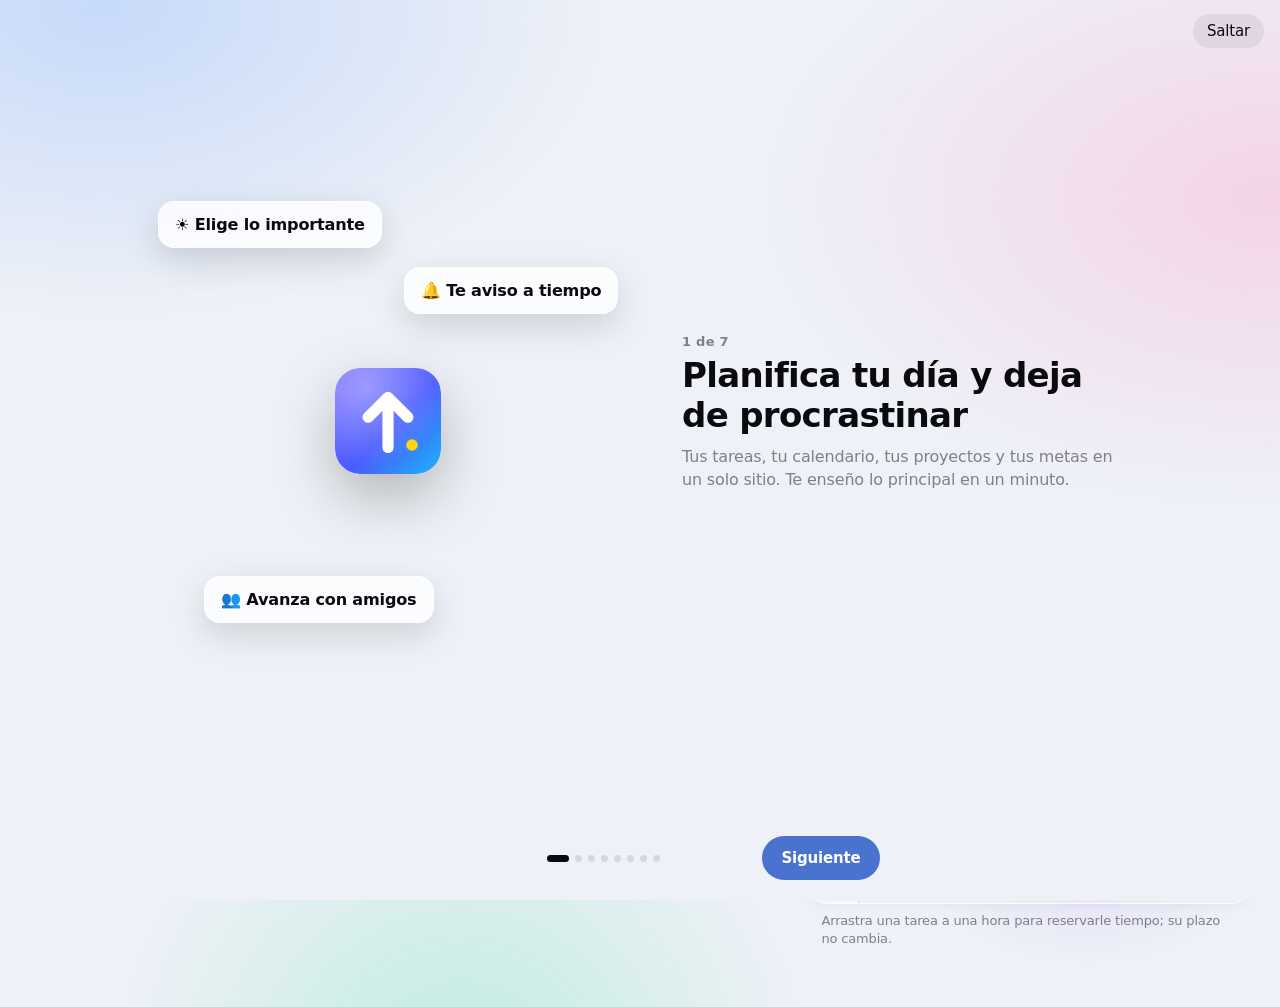
==== commit 18a7316a: "v93: rendimiento: el modo foco ya no calienta el móvil y la app va más fina - Modo sueño: la app de " ====
--- a/index.html
+++ b/index.html
@@ -31,7 +31,7 @@
   <meta name="mobile-web-app-capable" content="yes">
   <meta name="apple-mobile-web-app-title" content="Boldup">
   <meta name="apple-mobile-web-app-status-bar-style" content="black-translucent">
-  <link rel="stylesheet" href="styles.css?v=90">
+  <link rel="stylesheet" href="styles.css?v=93">
 </head>
 <body>
   <div class="layout">
@@ -67,25 +67,25 @@
   <button id="focus-pill" class="focus-pill glass" hidden aria-label="Volver al enfoque"></button>
   <div id="focus" class="focus-layer" hidden></div>
 
-  <script src="config.js?v=90"></script>
-  <script src="core.js?v=90"></script>
-  <script src="smart.js?v=90"></script>
-  <script src="colors.js?v=90"></script>
-  <script src="ui.js?v=90"></script>
-  <script src="extcal.js?v=90"></script>
-  <script src="sync.js?v=90"></script>
-  <script src="onboarding.js?v=90"></script>
-  <script src="tour.js?v=90"></script>
-  <script src="calendar.js?v=90"></script>
-  <script src="gestures.js?v=90"></script>
-  <script src="extras.js?v=90"></script>
-  <script src="habits.js?v=90"></script>
-  <script src="stats.js?v=90"></script>
-  <script src="planner.js?v=90"></script>
-  <script src="dayplan.js?v=90"></script>
-  <script src="voice.js?v=90"></script>
-  <script src="pro.js?v=90"></script>
-  <script src="social.js?v=90"></script>
-  <script src="app.js?v=90"></script>
+  <script src="config.js?v=93"></script>
+  <script src="core.js?v=93"></script>
+  <script src="smart.js?v=93"></script>
+  <script src="colors.js?v=93"></script>
+  <script src="ui.js?v=93"></script>
+  <script src="extcal.js?v=93"></script>
+  <script src="sync.js?v=93"></script>
+  <script src="onboarding.js?v=93"></script>
+  <script src="tour.js?v=93"></script>
+  <script src="calendar.js?v=93"></script>
+  <script src="gestures.js?v=93"></script>
+  <script src="extras.js?v=93"></script>
+  <script src="habits.js?v=93"></script>
+  <script src="stats.js?v=93"></script>
+  <script src="planner.js?v=93"></script>
+  <script src="dayplan.js?v=93"></script>
+  <script src="voice.js?v=93"></script>
+  <script src="pro.js?v=93"></script>
+  <script src="social.js?v=93"></script>
+  <script src="app.js?v=93"></script>
 </body>
 </html>
--- a/styles.css
+++ b/styles.css
@@ -3341,3 +3341,36 @@
 .dream.enter .dream-cheer { animation: none; }
 @media (max-height: 700px) { .dream-tip { min-height: 104px; padding: 16px 20px; border-radius: 22px; } .dream-tip .dream-cheer { font-size: 17px; } }
 @media (prefers-reduced-motion: reduce) { .dream-cheer { transition: none; } }
+/* v91: con 1 ronda no hay descanso: la fila se apaga */
+.fstep.off { opacity: .4; pointer-events: none; }
+
+/* ---------- v92: consejo discreto: tarjeta más pequeña, texto suave, aparece a los 20 s con un fundido ---------- */
+.dream-tip { width: auto; max-width: 270px; min-height: 0; padding: 14px 18px; border-radius: 20px;
+  background: linear-gradient(160deg, rgba(255,255,255,.08), rgba(255,255,255,.025)); border-color: rgba(255,255,255,.1);
+  box-shadow: inset 0 1px 0 rgba(255,255,255,.12), 0 14px 36px rgba(0,0,0,.18);
+  opacity: 0; filter: blur(8px); transform: translateY(6px) scale(.98); transition: opacity 2.4s ease, filter 2.4s ease, transform 2.4s cubic-bezier(.2,.8,.2,1); }
+.dream-tip.show { opacity: 1; filter: none; transform: none; }
+.dream-tip .dream-cheer { font-size: 15px; font-weight: 500; line-height: 1.4; color: rgba(255,255,255,.55); }
+.dream-tip .dream-cheer-ic { font-size: 12px; margin-bottom: 4px; opacity: .6; }
+.dream.enter .dream-tip { animation: none; }
+@media (max-height: 700px) { .dream-tip { min-height: 0; padding: 12px 16px; } .dream-tip .dream-cheer { font-size: 14px; } }
+@media (prefers-reduced-motion: reduce) { .dream-tip { transition: none; filter: none; transform: none; } }
+
+/* ---------- v93: rendimiento (tirones y móvil caliente en el modo foco) ----------
+   Lo que más gasta en el móvil es el desenfoque de lo que hay detrás (backdrop-filter) encima de algo
+   que se mueve: hay que volver a calcularlo en cada fotograma. Por eso:
+   · el fondo de color de la app ya no lleva filtro de desenfoque (sus manchas ya son difusas: se ve igual);
+   · el fondo se queda quieto mientras haces scroll, con una hoja abierta, en el modo foco o si no tocas
+     la app en un rato (vuelve a moverse al tocar); se congela donde está, sin saltos;
+   · en el modo sueño, la tarjeta del consejo, las pastillas y los botones son de cristal sin desenfoque
+     en vivo (el fondo ya es todo difuminado, así que se ven igual) y la app de detrás deja de dibujarse. */
+body::before, body::after { filter: none; }
+html.bg-still body::before, html.bg-still body::after, html.bg-still .fh-bg i,
+html:has(dialog[open]) body::before, html:has(dialog[open]) body::after, html:has(dialog[open]) .fh-bg i,
+html:has(#focus:not([hidden])) body::before, html:has(#focus:not([hidden])) body::after { animation-play-state: paused; }
+html.dreaming body > :not(#focus), html.dreaming body::before, html.dreaming body::after { visibility: hidden; }
+html.dreaming body::before, html.dreaming body::after { animation-play-state: paused; }
+.dream-tip, .dream-chip, .dc-ic { -webkit-backdrop-filter: none; backdrop-filter: none; }
+.dream-tip { background: linear-gradient(160deg, rgba(255,255,255,.12), rgba(255,255,255,.035)), rgba(12, 12, 26, .38); }
+.dream-chip { background: rgba(255,255,255,.1); }
+.dc-ic { background: rgba(255,255,255,.12); }
